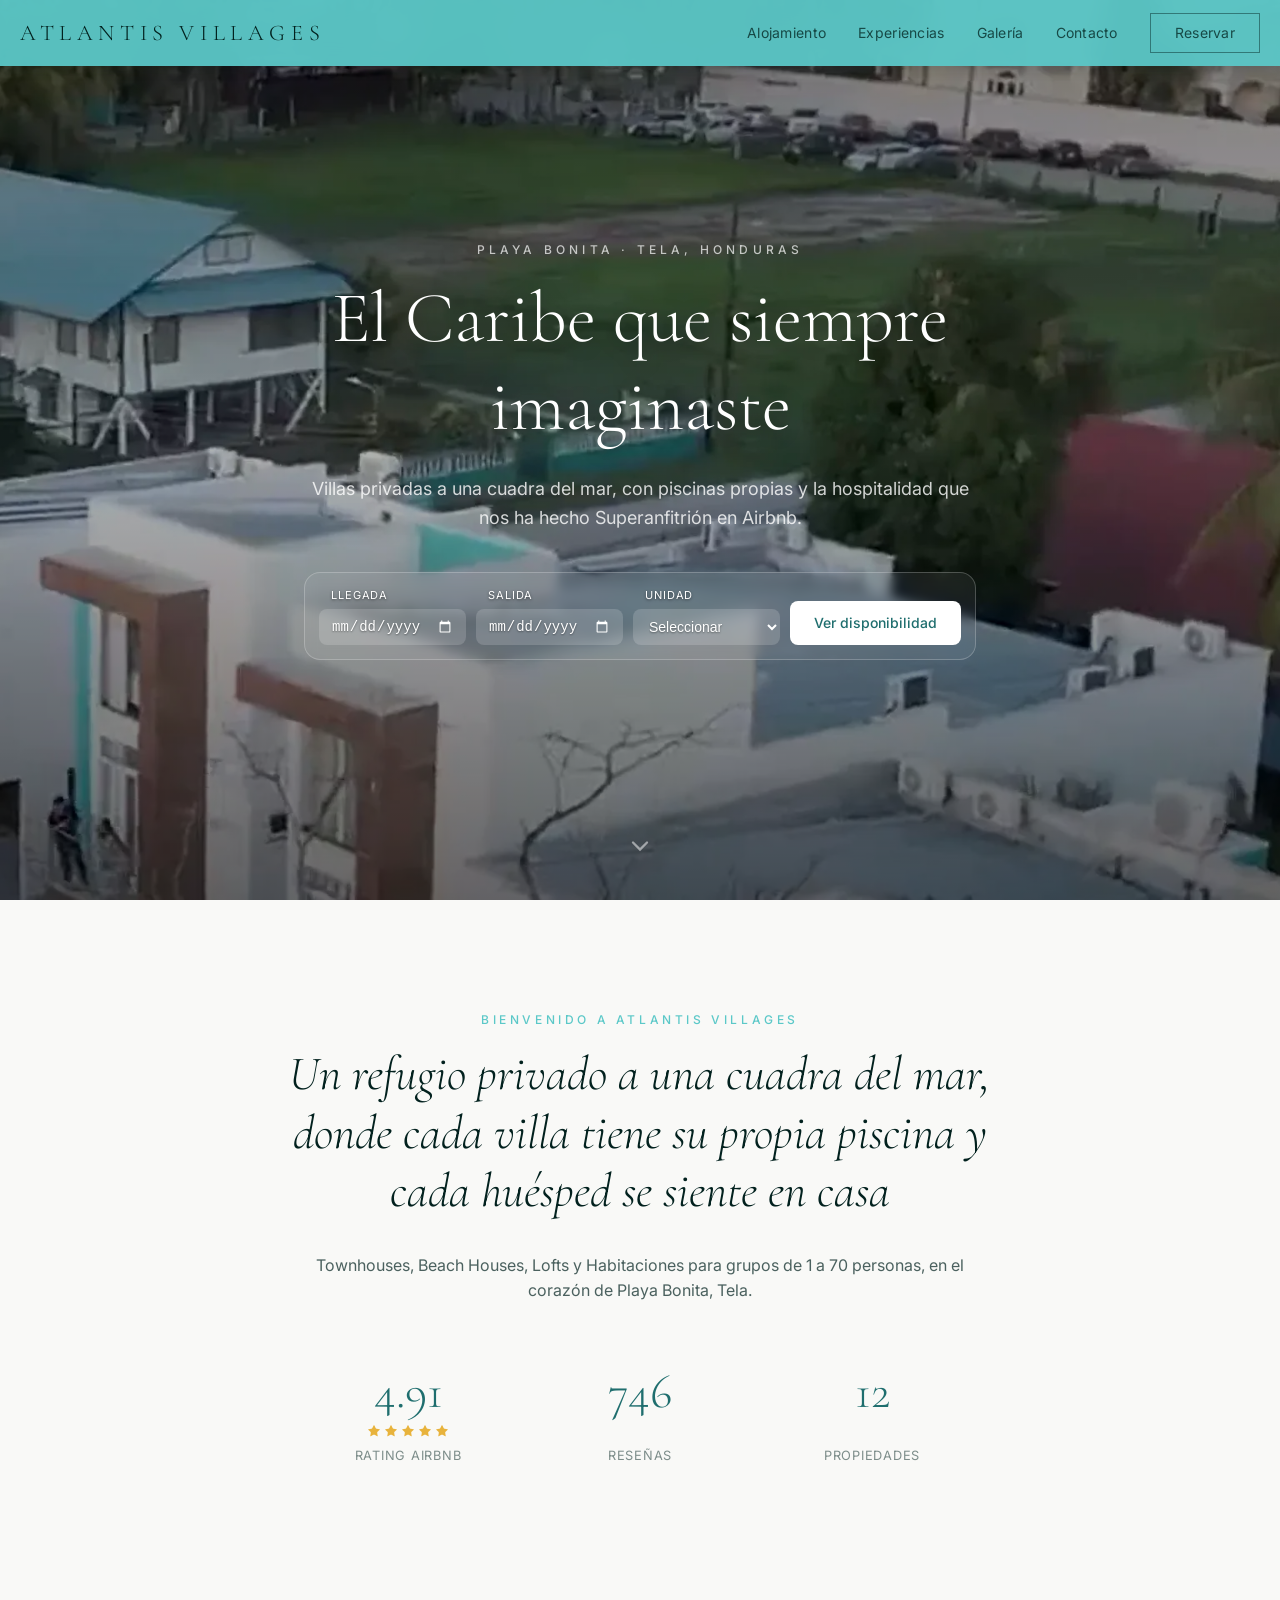
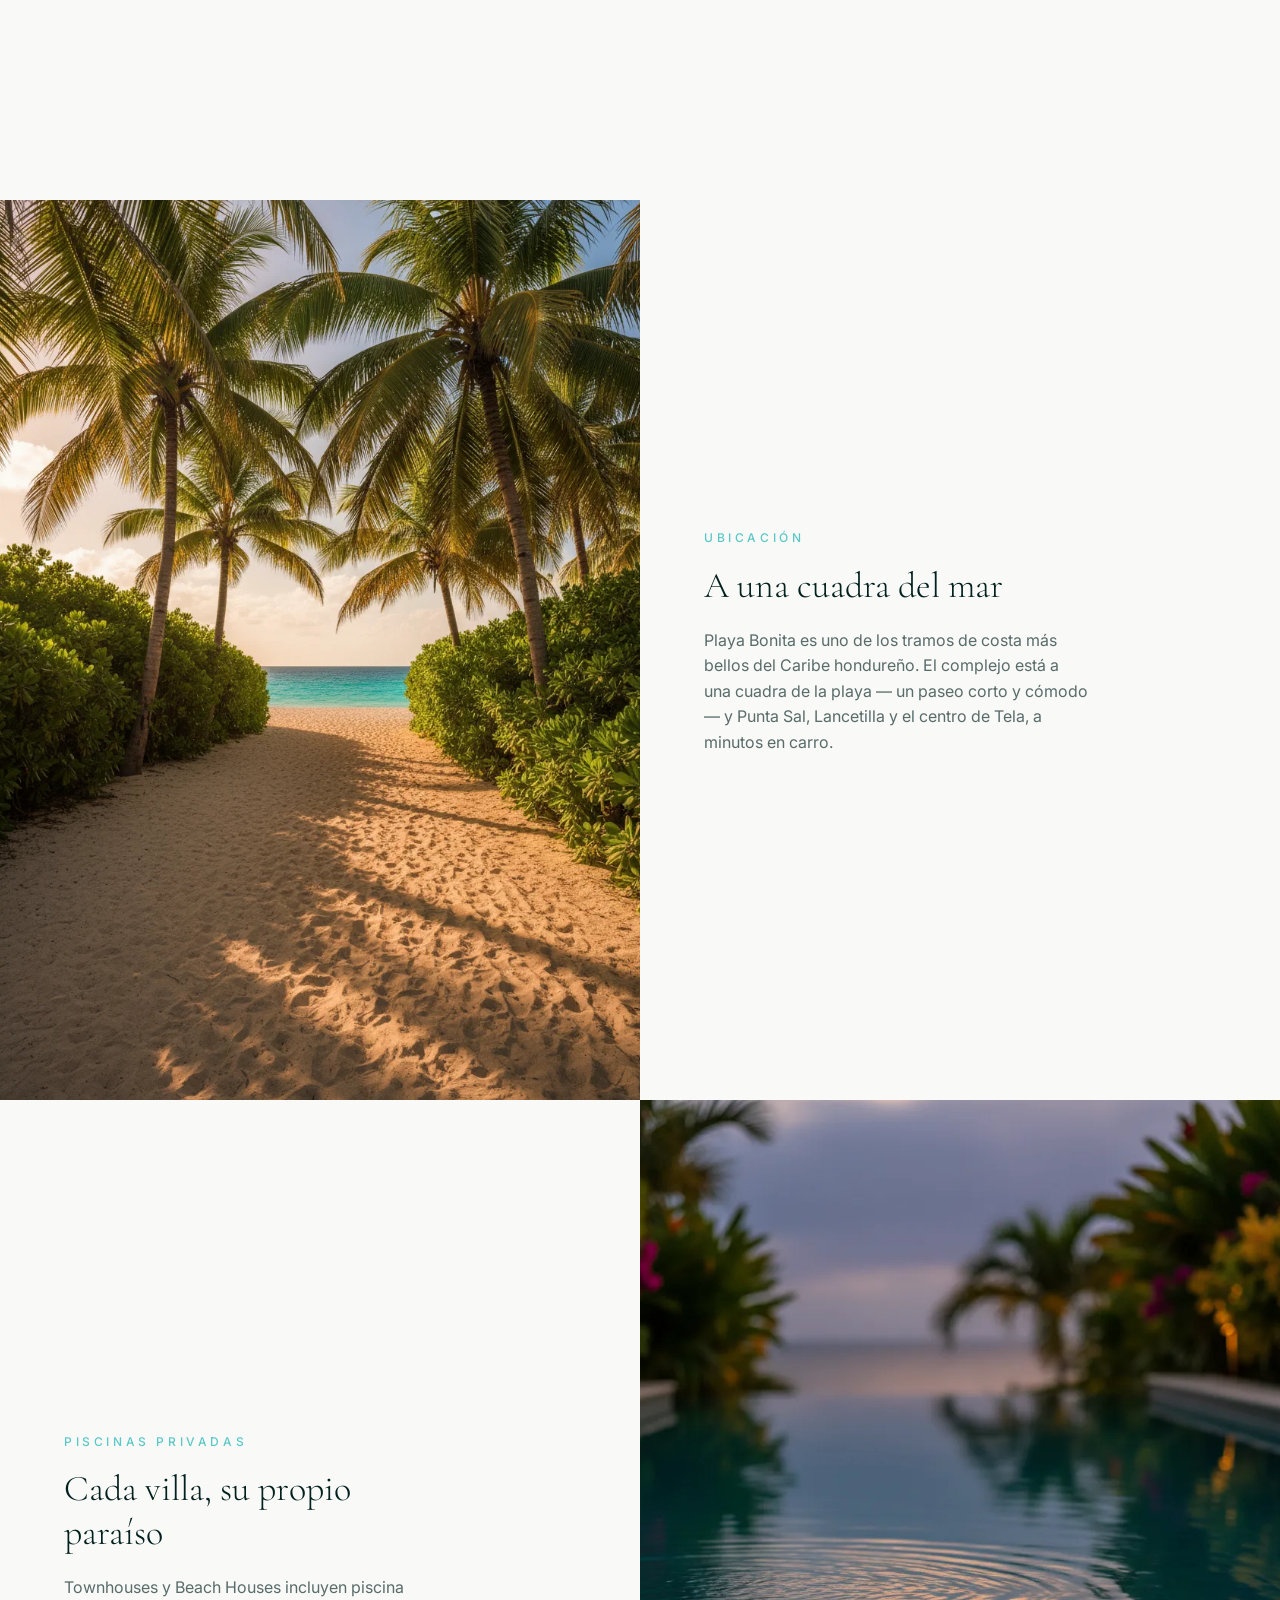
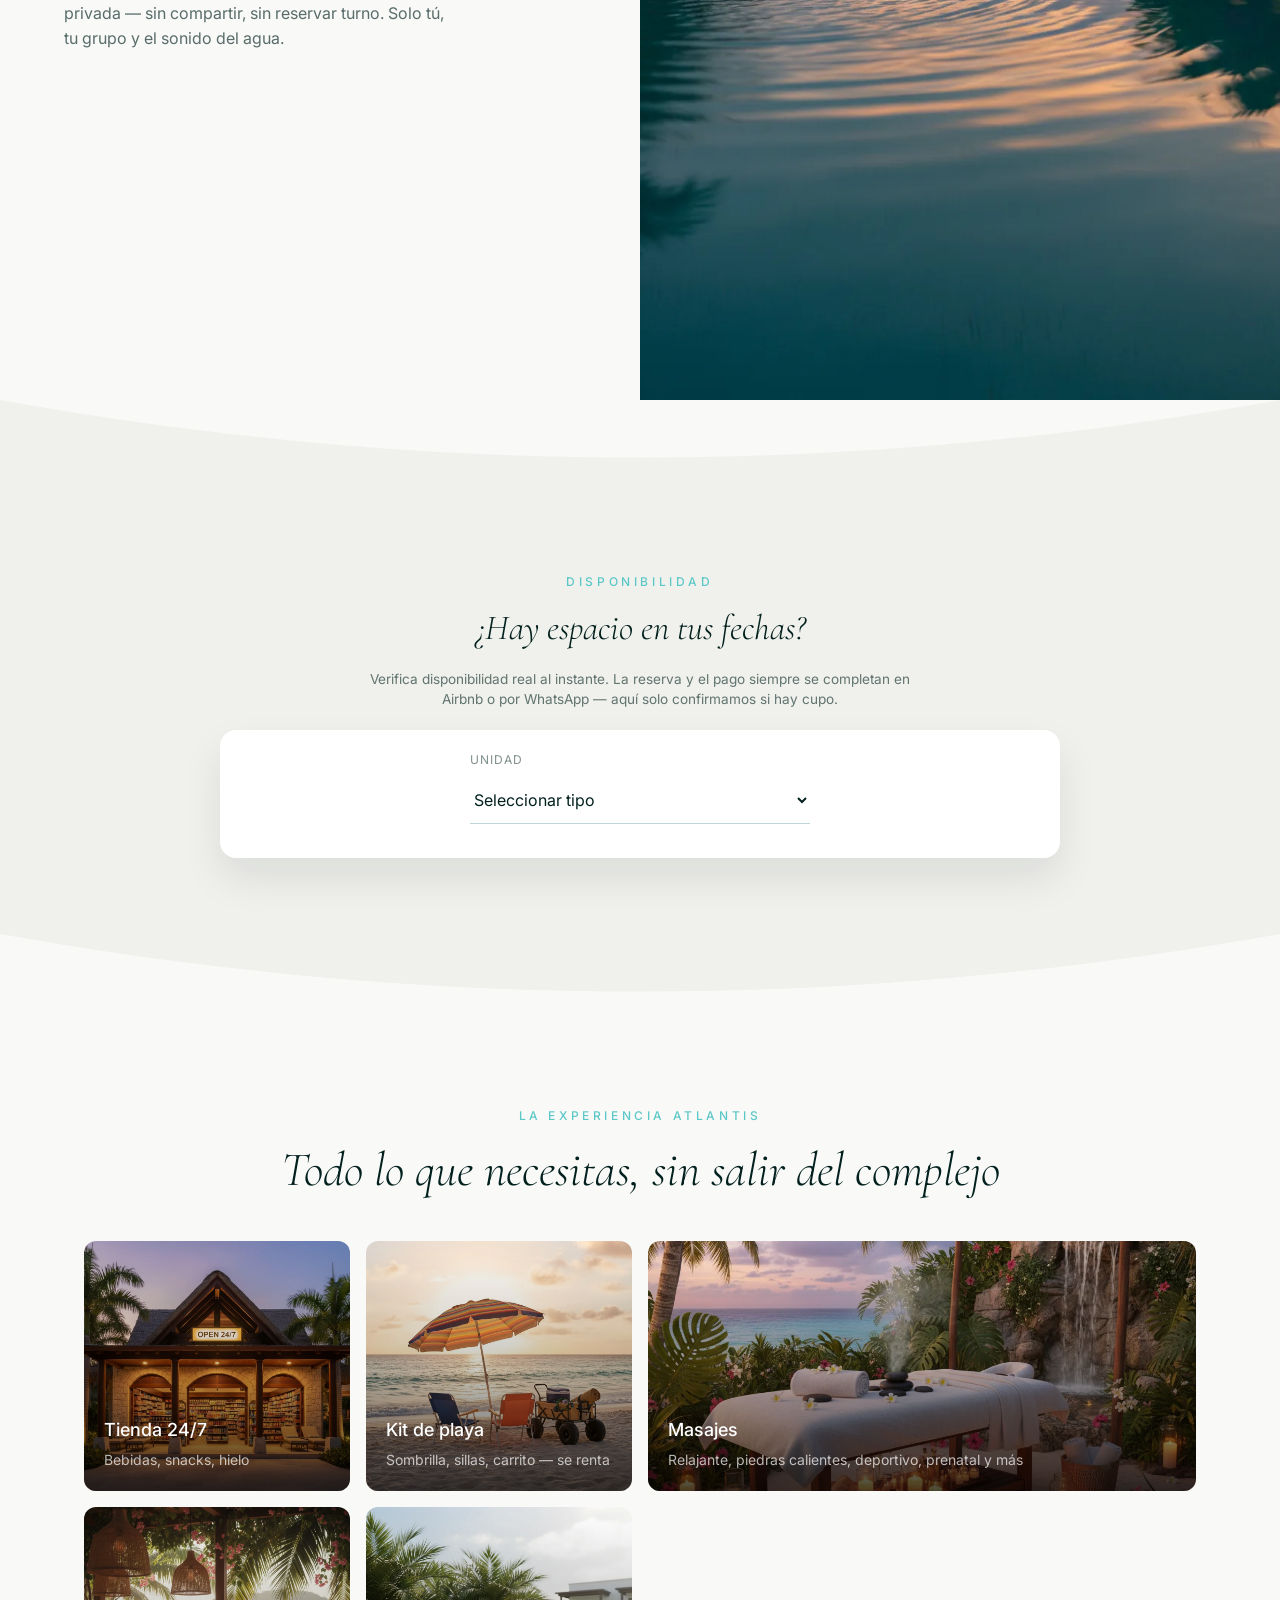
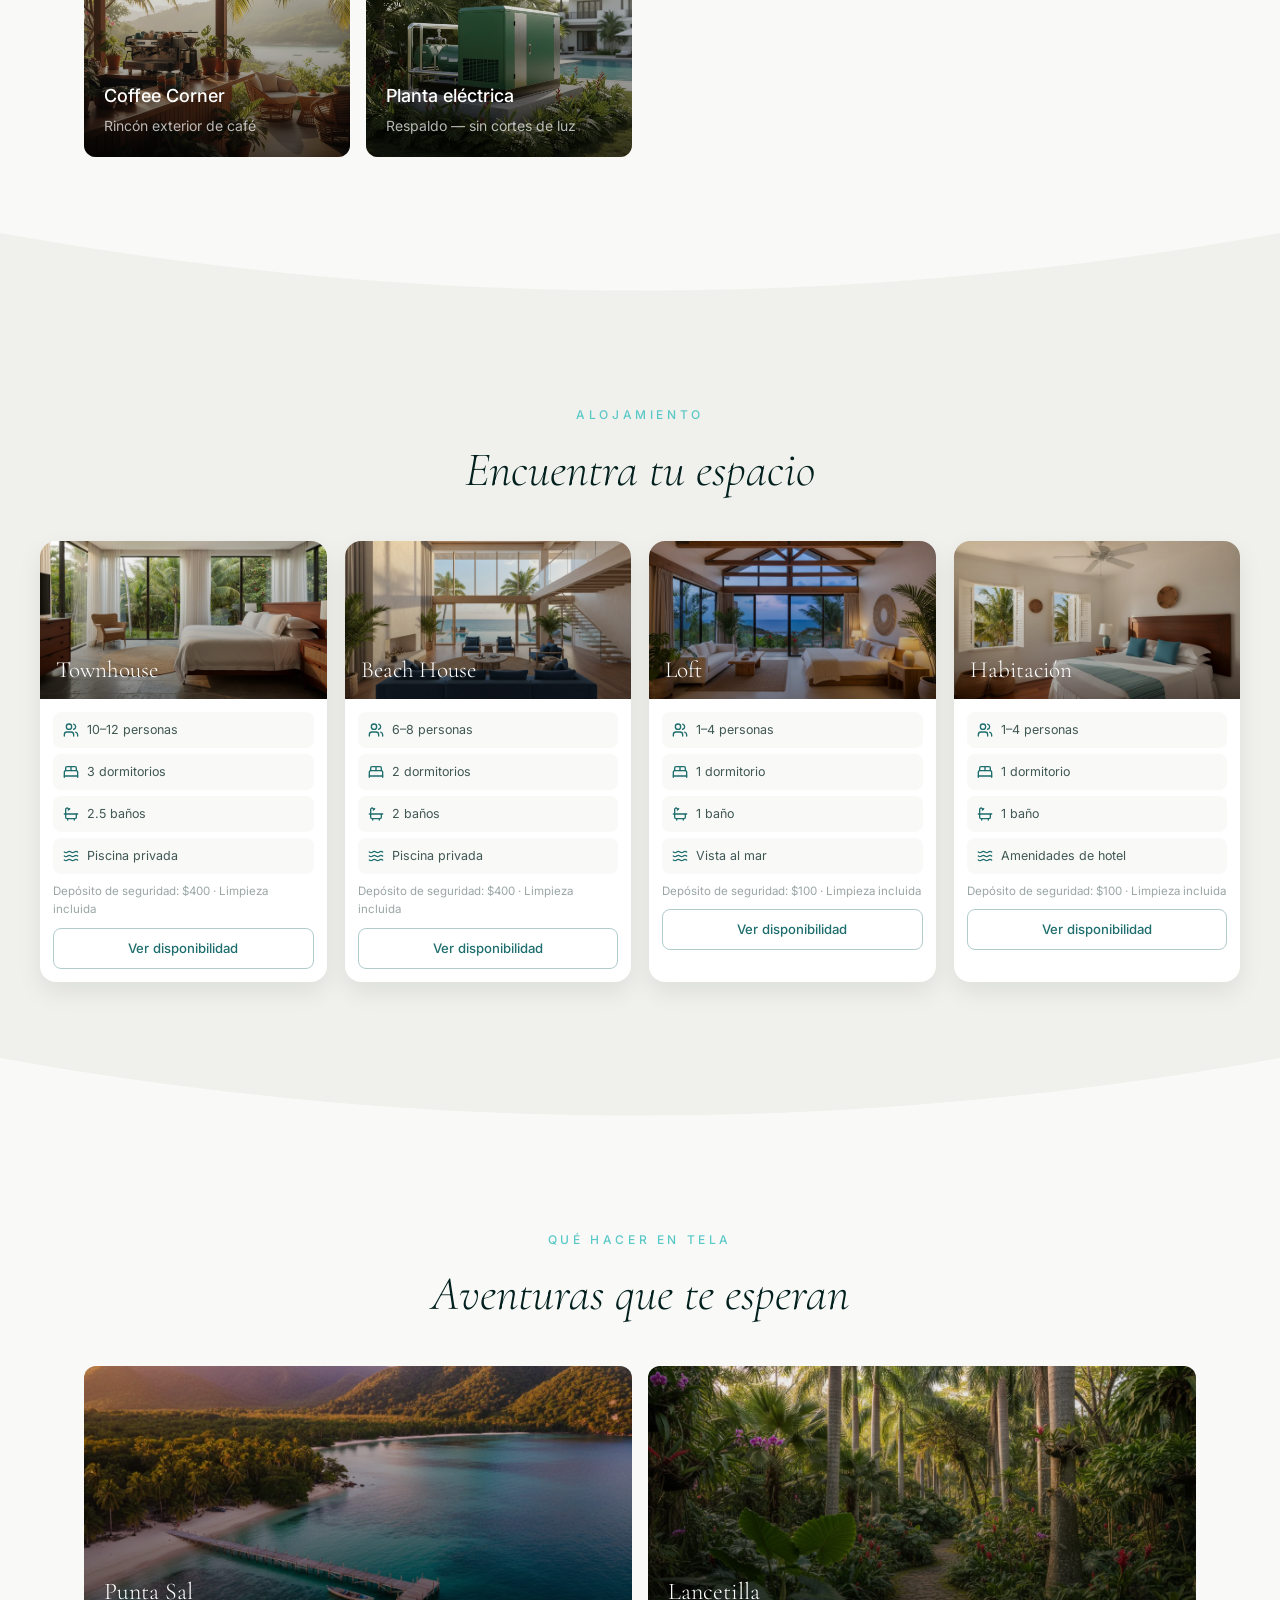
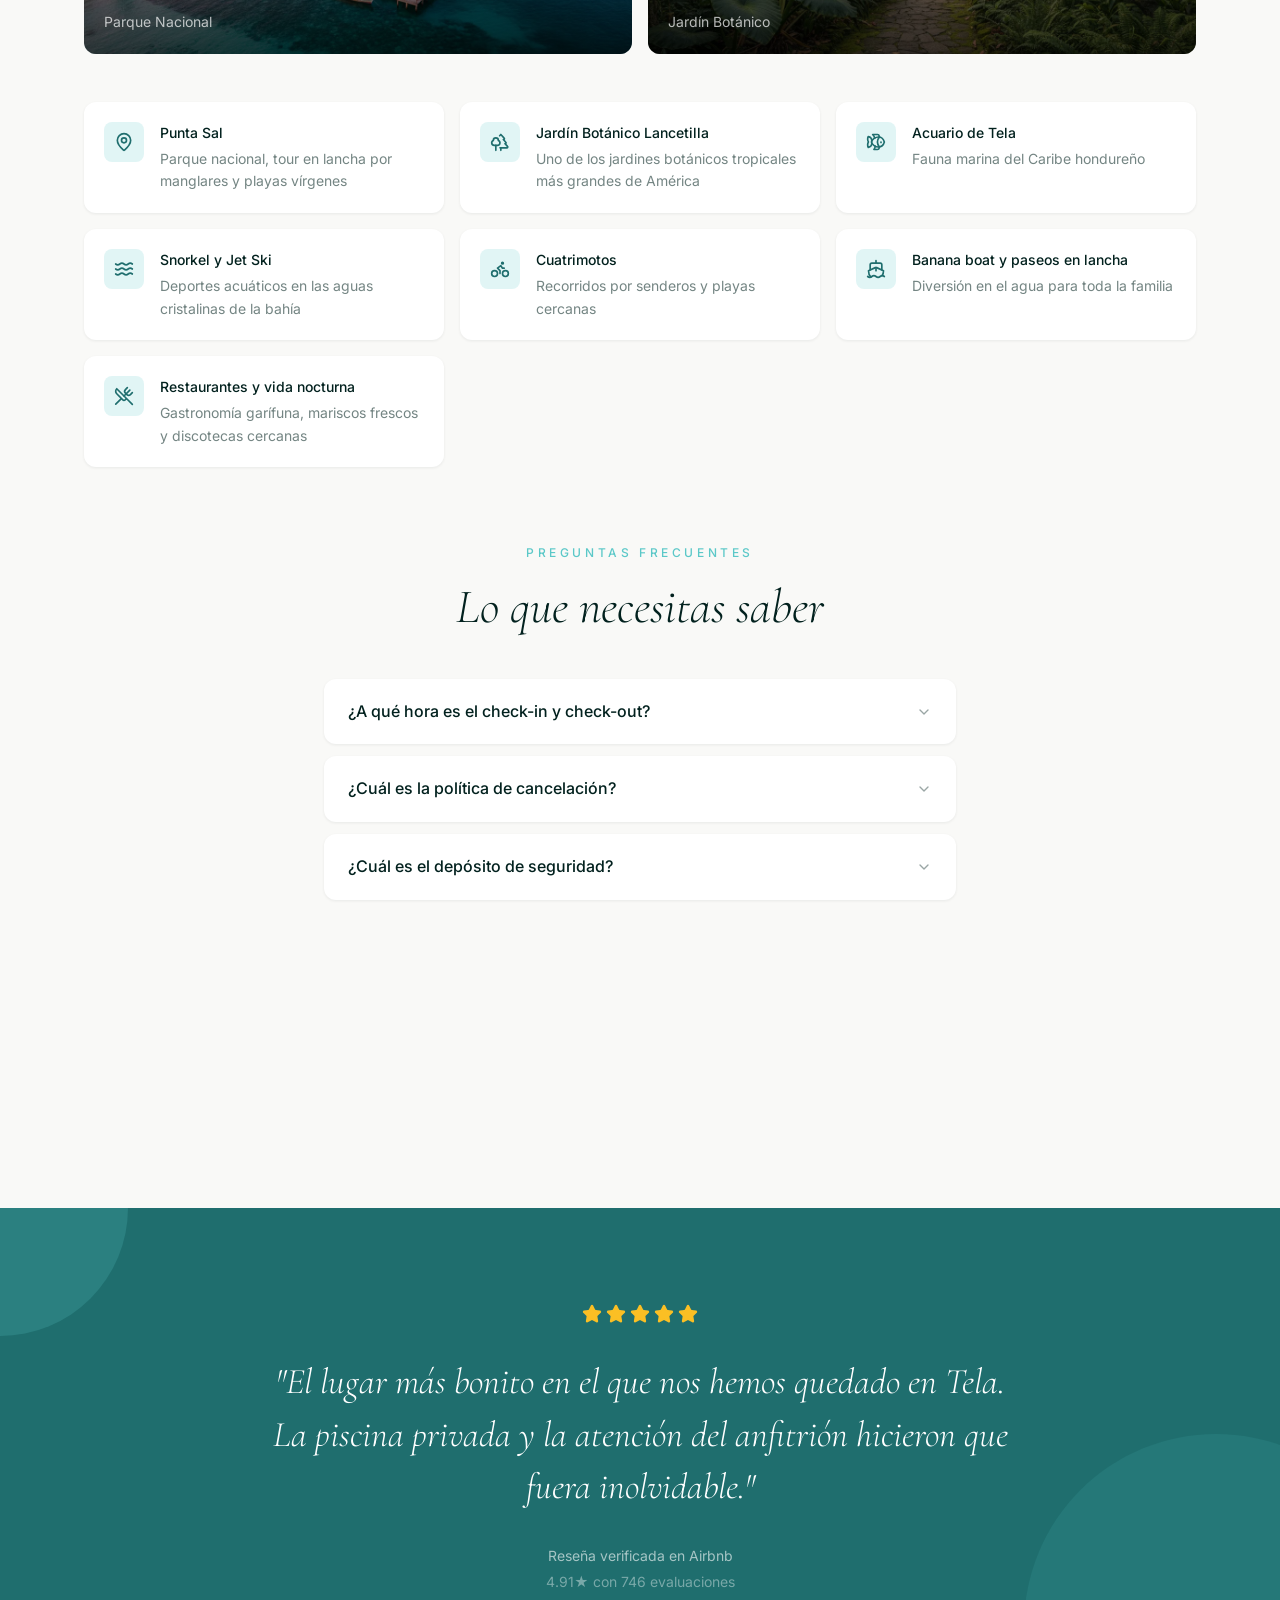
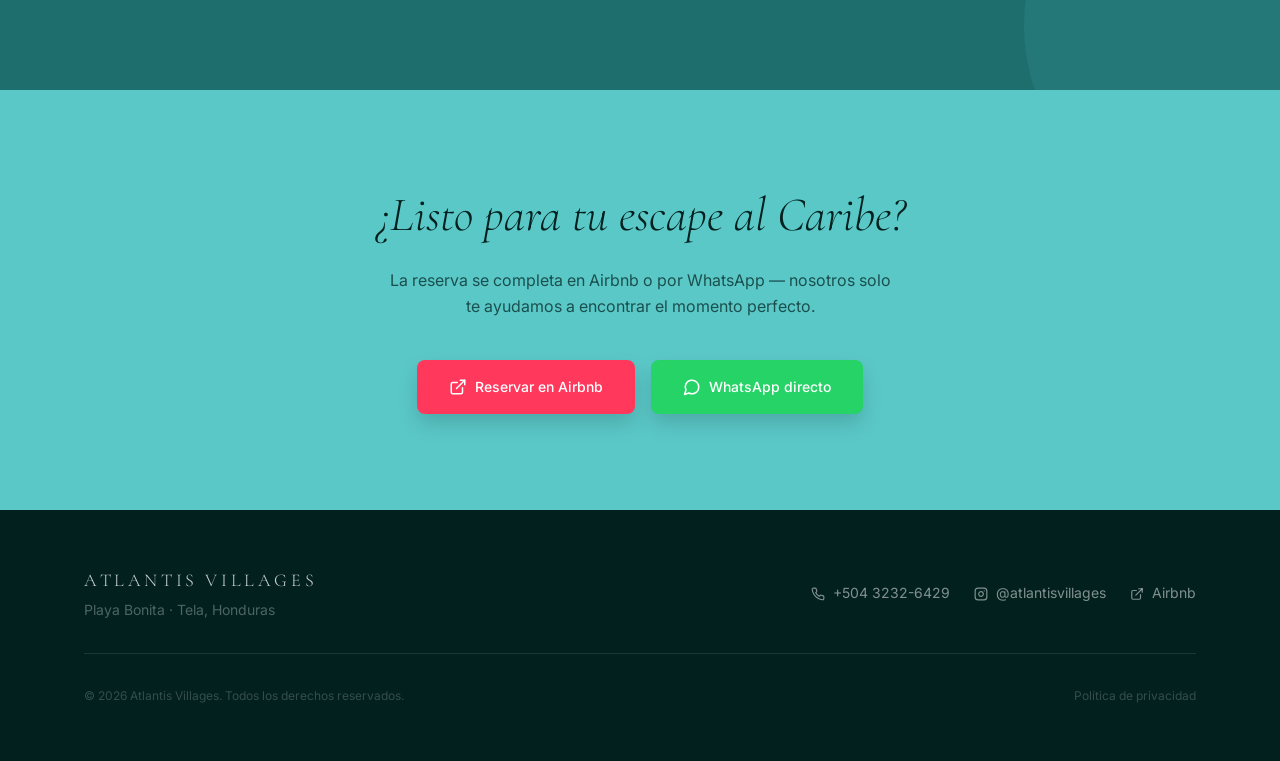
==== index.html @ fd315577 "index.html lee medios.js: el sitio ya usa lo que se publica del panel Codex confirmo los 18 slots y " ====
<!doctype html>
<html lang="es">
<head>
<meta charset="utf-8">
<meta name="viewport" content="width=device-width, initial-scale=1">
<title>Atlantis Villages Portal</title>
<meta name="description" content="Villas privadas a una cuadra del mar en Playa Bonita, Tela, Honduras. Townhouses, Beach Houses, Lofts y Habitaciones para grupos de 1 a 70 personas.">
<link rel="icon" href="fotos/logo.png">
<meta property="og:title" content="Atlantis Villages Portal">
<meta property="og:description" content="Villas privadas a una cuadra del mar en Playa Bonita, Tela, Honduras.">
<meta property="og:image" content="fotos/logo.png">
<meta property="og:type" content="website">
<link rel="preconnect" href="https://fonts.googleapis.com">
<link rel="preconnect" href="https://fonts.gstatic.com" crossorigin>
<link href="https://fonts.googleapis.com/css2?family=Cormorant+Garamond:ital,wght@0,300;0,400;0,500;0,600;1,300;1,400&family=Inter:wght@300;400;500;600&display=swap" rel="stylesheet">
<style>
:root{
  --turq:#5BC8C8;        /* el turquesa de marca: superficies y acentos */
  --green-deep:#1F6E6E;  /* mismo tono, oscuro: texto y fondos con texto blanco */
  --green-mid:#5BC8C8;
  --ink:#02211E;
  --bone:#F9F9F7;
  --bone-alt:#f0f0ec;
  --airbnb:#FF385C;
  --airbnb-h:#E31C5F;
  --wa:#25D366;
  --wa-h:#1da851;
  --display:"Cormorant Garamond",Garamond,Georgia,serif;
  --body:Inter,-apple-system,"Segoe UI",Roboto,Helvetica,Arial,sans-serif;
  --nav-h:66px;
}
*{box-sizing:border-box}
html{scroll-behavior:smooth}
body{margin:0;background:var(--bone);color:var(--ink);font-family:var(--body);font-size:16px;line-height:1.6;-webkit-font-smoothing:antialiased}
img,video{display:block;max-width:100%}
a{color:inherit}
button{font:inherit}
section[id],footer[id]{scroll-margin-top:var(--nav-h)}

.wrap{margin:0 auto;padding:0 20px}
.w-2xl{max-width:672px}.w-3xl{max-width:768px}.w-6xl{max-width:1152px}.w-7xl{max-width:1280px}

.display{font-family:var(--display);font-weight:300;line-height:1.22;margin:0}
.italic{font-style:italic}
.eyebrow{font-size:.75rem;letter-spacing:.3em;text-transform:uppercase;font-weight:500;color:var(--green-mid);margin:0 0 1rem}
.h2{font-size:clamp(1.9rem,4.4vw,3rem)}
.h3{font-size:clamp(1.5rem,3vw,2.25rem)}
.center{text-align:center}
.sec{padding:76px 20px}
.sec-bone{background:var(--bone)}
.sec-alt{background:var(--bone-alt)}
.head{text-align:center;margin-bottom:42px}

/* ---------- nav ---------- */
nav{position:fixed;top:0;left:0;right:0;z-index:50;background:rgba(91,200,200,.95);backdrop-filter:blur(12px);box-shadow:0 4px 12px rgba(2,33,30,.12)}
.nav-in{display:flex;align-items:center;justify-content:space-between;height:var(--nav-h);max-width:1280px;margin:0 auto;padding:0 20px}
.brand{font-family:var(--display);font-weight:300;color:var(--ink);font-size:1.4rem;letter-spacing:.25em;text-decoration:none;white-space:nowrap}
.nav-links{display:flex;align-items:center;gap:32px}
.nav-links a{color:rgba(2,33,30,.75);text-decoration:none;font-size:.875rem;letter-spacing:.02em;transition:color .3s}
.nav-links a:hover{color:var(--ink)}
.nav-cta{border:1px solid rgba(2,33,30,.45);color:var(--ink);padding:8px 24px;font-size:.875rem;transition:.3s}
.nav-cta:hover{background:var(--ink);color:var(--turq)}
.burger{display:none;background:none;border:0;color:var(--ink);padding:8px;cursor:pointer}

/* ---------- hero ---------- */
/* 100svh = alto de pantalla con la barra de URL visible. En iOS, 100vh mide
   la pantalla SIN esa barra, así que el contenido centrado queda más abajo de
   lo que se ve. El vh queda de respaldo para navegadores viejos. */
.hero{position:relative;height:100vh;height:100svh;min-height:700px;display:flex;align-items:center;justify-content:center;overflow:hidden}
.hero video,.hero .poster{position:absolute;inset:0;width:100%;height:100%;object-fit:cover}
.hero .scrim{position:absolute;inset:0;background:linear-gradient(to bottom,rgba(0,0,0,.5),rgba(0,0,0,.3) 50%,rgba(0,0,0,.6))}
.hero-in{position:relative;z-index:10;text-align:center;padding:0 20px;max-width:896px;margin:0 auto}
.hero .eyebrow{color:rgba(255,255,255,.7);letter-spacing:.35em}
.hero h1{color:#fff;font-size:clamp(2.25rem,6vw,4.5rem);text-shadow:0 2px 20px rgba(0,0,0,.3)}
.hero p.lead{color:rgba(255,255,255,.8);font-size:clamp(1rem,2vw,1.125rem);max-width:42rem;margin:24px auto 0}
.scroll-hint{position:absolute;bottom:32px;left:50%;transform:translateX(-50%);color:rgba(255,255,255,.5);animation:bounce 1.6s infinite}
@keyframes bounce{0%,100%{transform:translate(-50%,0)}50%{transform:translate(-50%,-9px)}}

/* ---------- forms ---------- */
/* La tarjeta deja ver el video a propósito. El desenfoque es lo que de verdad
   lo tapaba — no el fondo blanco — así que bajó de 20px a 6px: se reconoce lo
   que pasa detrás en vez de quedar una mancha de color.
   Medido con ffmpeg, el video llega a 220 de brillo justo en esta zona. Con el
   fondo al 6% el texto blanco al 60% no se leía, así que las etiquetas van
   ahora a opacidad plena y con sombra: la sombra es lo que las sostiene cuando
   pasa un cuadro claro. */
.searchbar{margin-top:40px;background:rgba(255,255,255,.06);backdrop-filter:blur(6px);border:1px solid rgba(255,255,255,.22);border-radius:16px;padding:14px;display:flex;flex-wrap:wrap;gap:10px;max-width:42rem;margin-inline:auto}
.searchbar .f{flex:1 1 130px;min-width:0;text-align:left}
.searchbar label{display:block;color:#fff;font-size:11px;letter-spacing:.08em;text-transform:uppercase;margin:0 0 4px 12px;text-shadow:0 1px 3px rgba(0,0,0,.55)}
/* Los campos sí suben de opacidad: con la tarjeta más transparente, si no se
   distinguen del fondo dejan de leerse como campos donde se escribe. */
.searchbar input,.searchbar select{width:100%;background:rgba(255,255,255,.16);border:0;color:#fff;padding:9px 12px;border-radius:8px;font-size:.875rem;color-scheme:dark;text-shadow:0 1px 2px rgba(0,0,0,.4)}
.searchbar input:focus,.searchbar select:focus{outline:0;box-shadow:0 0 0 1px rgba(255,255,255,.3)}
.searchbar option{color:#1f2937}
.searchbar button{background:#fff;color:var(--green-deep);border:0;padding:11px 24px;border-radius:8px;font-size:.875rem;font-weight:500;cursor:pointer;align-self:flex-end;white-space:nowrap;flex:0 0 auto}

.card-form{margin-top:0;background:#fff;border-radius:16px;box-shadow:0 20px 40px rgba(2,33,30,.09);padding:20px}
.card-form .row{display:grid;grid-template-columns:repeat(3,1fr);gap:24px}
.card-form label{display:block;color:rgba(2,33,30,.5);font-size:.75rem;letter-spacing:.08em;text-transform:uppercase;margin-bottom:8px;text-align:left}
.card-form input,.card-form select{width:100%;border:0;border-bottom:1px solid rgba(31,110,110,.28);background:transparent;padding:12px 0;color:var(--ink);font-family:var(--body);font-size:1rem}
.card-form input:focus,.card-form select:focus{outline:0;border-bottom-color:var(--green-deep)}
.card-form button[type=submit]{margin:32px auto 0;display:flex;align-items:center;gap:8px;background:var(--green-deep);color:#fff;border:0;padding:16px 40px;border-radius:8px;font-size:.875rem;font-weight:500;cursor:pointer;transition:background .3s}
.card-form button[type=submit]:hover{background:var(--turq);color:var(--ink)}

/* ---------- stats ---------- */
.stats{max-width:672px;margin:64px auto 0;display:grid;grid-template-columns:repeat(3,1fr);gap:24px;text-align:center}
.stats b{display:block;font-family:var(--display);font-weight:300;font-size:clamp(2.25rem,5vw,3rem);color:var(--green-deep);line-height:1}
.stats span{display:block;margin-top:8px;font-size:.8rem;letter-spacing:.06em;text-transform:uppercase;color:rgba(2,33,30,.5)}
/* Va como .stats .mini-stars y no solo .mini-stars: la regla ".stats span"
   de arriba tiene más especificidad y le imponía el gris de las etiquetas.
   Altura fija y presente en las tres columnas aunque esté vacía, para que
   las tres etiquetas queden a la misma altura. */
.stats .mini-stars{display:flex;justify-content:center;gap:3px;height:14px;margin-top:8px;color:#e8b33c}
.stats .mini-stars svg{width:14px;height:14px;stroke-width:0}   /* relleno sólido: con borde se ven sucias a este tamaño */

/* ---------- láminas apiladas ----------
   Cada .slide se pega arriba y la siguiente le pasa por encima. La página
   scrollea, pero visualmente el contenido se reemplaza en el mismo lugar.
   Solo en pantallas grandes: en un teléfono el contenido no entra en 100vh
   y quedaría cortado, así que ahí vuelve al flujo normal. */
.slide{background:var(--bone)}

@media (min-width:901px) and (min-height:620px){
  .slide{position:sticky;top:0;height:100vh;overflow:hidden;display:flex;align-items:center}
  .slide > .lamina{width:100%}
  .slide > .lamina.split{height:100%;min-height:0}
  /* La primera lámina alinea arriba, no al centro: centrada quedaba muy
     caída, y subirla con scroll dejaba asomar la lámina siguiente por abajo.
     Así el slide llena la pantalla y el texto igual queda alto.
     Las 2 y 3 son foto a sangre y sí van centradas. */
  .stack > .slide:first-child{
    padding-top:calc(var(--nav-h) + 44px);
    box-sizing:border-box;
    align-items:flex-start;
  }
}

/* La lámina entra con un zoom corto en vez de deslizarse */
@media (prefers-reduced-motion: no-preference){
  /* Escala hacia ADENTRO (menor a 1). Con scale(1.07) la lámina medía 7% más
     que la ventana y provocaba barra horizontal hasta terminar de aparecer.
     Creciendo hasta su tamaño real se lee igual como zoom y nunca desborda. */
  .js .rev.zoom{transform:scale(.955);opacity:0}
  .js .rev.zoom.visible{transform:none;opacity:1}
}

/* ---------- split rows (galeria) ---------- */
.split{display:flex;align-items:stretch;min-height:480px;overflow:hidden}
.split.invertido{flex-direction:row-reverse}   /* no usar "rev": choca con la clase de animación */
.split .media{width:50%;overflow:hidden}
.split .media img{width:100%;height:100%;object-fit:cover}
.split .copy{width:50%;display:flex;align-items:center;background:var(--bone)}
.split .copy>div{padding:56px 64px;max-width:32rem}
.split p.txt{color:rgba(2,33,30,.65);margin-top:20px}

/* ---------- wave ---------- */
.wave{position:relative;height:96px;overflow:hidden}
.wave svg{position:absolute;top:0;left:0;width:100%;height:100%}

/* ---------- bento (experiencias) ---------- */
.bento{display:grid;grid-template-columns:repeat(4,1fr);gap:16px}
.tile{position:relative;overflow:hidden;border-radius:12px;min-height:250px}
.tile.wide{grid-column:span 2}
.tile img{position:absolute;inset:0;width:100%;height:100%;object-fit:cover;transition:transform .7s}
.tile:hover img{transform:scale(1.1)}
.tile .grad{position:absolute;inset:0;background:linear-gradient(to top,rgba(0,0,0,.7),rgba(0,0,0,.2) 50%,transparent)}
.tile .cap{position:absolute;left:0;right:0;bottom:0;padding:20px;z-index:2}
.tile .cap h3{margin:0;color:#fff;font-size:1.125rem;font-weight:500}
.tile .cap p{margin:4px 0 0;color:rgba(255,255,255,.7);font-size:.875rem}

/* ---------- villas ---------- */
.villas{display:grid;grid-template-columns:repeat(2,1fr);gap:24px}

.villa{background:#fff;border-radius:16px;overflow:hidden;box-shadow:0 10px 25px rgba(2,33,30,.08)}
.villa .ph{position:relative;height:208px;overflow:hidden}
.villa .ph img{width:100%;height:100%;object-fit:cover;transition:transform .7s}
.villa:hover .ph img{transform:scale(1.05)}
.villa .ph .grad{position:absolute;inset:0;background:linear-gradient(to top,rgba(0,0,0,.4),transparent)}
.villa .ph h3{position:absolute;left:20px;bottom:16px;margin:0;color:#fff;font-family:var(--display);font-weight:300;font-size:1.875rem}
.villa .bd{padding:18px}
.features{display:grid;grid-template-columns:1fr 1fr;gap:9px}
.features div{
  background:var(--bone);border-radius:8px;padding:10px 12px;
  display:flex;align-items:center;gap:8px;
  font-size:.8rem;color:rgba(2,33,30,.75);
}
.features svg{width:16px;height:16px;flex:none;color:var(--green-deep)}
.villa .dep{margin:10px 0 0;font-size:.72rem;color:rgba(2,33,30,.4)}
.btn-ver{
  width:100%;margin-top:11px;padding:10px;border-radius:8px;cursor:pointer;
  border:1px solid rgba(31,110,110,.35);background:transparent;
  color:var(--green-deep);font-family:var(--body);font-size:.875rem;font-weight:500;
  transition:background .25s, color .25s, border-color .25s;
}
.btn-ver:hover{background:var(--green-deep);border-color:var(--green-deep);color:#fff}

/* En pantalla ancha, las 4 en una sola fila: así la sección entera entra de
   una y no queda una segunda fila asomando por abajo. La foto se achica y
   las características pasan a una columna, que a este ancho se lee mejor
   que dos apretadas.

   Va DESPUÉS de las reglas base a propósito: con la misma especificidad gana
   la última del archivo, y puesto antes no hacía absolutamente nada. */
@media (min-width:1100px){
  #alojamiento .wrap{max-width:1320px}
  .villas{grid-template-columns:repeat(4,1fr);gap:18px}
  .villa .ph{height:158px}
  .villa .ph h3{font-size:1.45rem;left:16px;bottom:10px}
  .villa .bd{padding:13px}
  .features{grid-template-columns:1fr;gap:6px}
  .features div{padding:8px 10px;font-size:.78rem}
  .villa .dep{margin-top:8px}
  .btn-ver{margin-top:9px;padding:9px;font-size:.82rem}
}

/* ---------- actividades ---------- */
.acts-hero{display:grid;grid-template-columns:repeat(2,1fr);gap:16px;margin-bottom:48px}
.act-big{position:relative;height:288px;border-radius:12px;overflow:hidden}
.act-big img{width:100%;height:100%;object-fit:cover;transition:transform .7s}
.act-big:hover img{transform:scale(1.05)}
.act-big .grad{position:absolute;inset:0;background:linear-gradient(to top,rgba(0,0,0,.6),transparent)}
.act-big .cap{position:absolute;left:20px;bottom:20px}
.act-big .cap h3{margin:0;font-family:var(--display);font-weight:300;font-size:1.5rem;color:#fff}
.act-big .cap p{margin:0;font-size:.875rem;color:rgba(255,255,255,.7)}
.acts{display:grid;grid-template-columns:repeat(3,1fr);gap:16px}
.act{background:#fff;border-radius:12px;padding:20px;display:flex;gap:16px;align-items:flex-start;box-shadow:0 1px 3px rgba(2,33,30,.07);transition:box-shadow .3s}
.act:hover{box-shadow:0 8px 20px rgba(2,33,30,.1)}
.act .ic{flex:none;padding:10px;border-radius:8px;background:rgba(91,200,200,.18);color:var(--green-deep);display:flex}
.act h4{margin:0;font-size:.875rem;font-weight:500}
.act p{margin:4px 0 0;font-size:.875rem;color:rgba(2,33,30,.55)}

/* ---------- faq ---------- */
.faq{display:flex;flex-direction:column;gap:12px}
.faq details{background:#fff;border-radius:12px;box-shadow:0 1px 3px rgba(2,33,30,.07);padding:0 24px}
.faq summary{display:flex;align-items:center;justify-content:space-between;gap:16px;padding:20px 0;cursor:pointer;font-weight:500;font-size:1rem;list-style:none}
.faq summary::-webkit-details-marker{display:none}
.faq summary svg{flex:none;transition:transform .2s;color:rgba(2,33,30,.4)}
.faq details[open] summary svg{transform:rotate(180deg)}
.faq .ans{padding:0 0 20px;color:rgba(2,33,30,.65);font-size:.95rem}

/* ---------- testimonial ---------- */
.quote{background:var(--green-deep);padding:96px 20px;position:relative;overflow:hidden}
.quote .blob{position:absolute;border-radius:50%;background:rgba(91,200,200,.2)}
.quote .b1{width:256px;height:256px;top:-128px;left:-128px}
.quote .b2{width:384px;height:384px;bottom:-128px;right:-128px;background:rgba(91,200,200,.1)}
.quote .in{position:relative;z-index:10;max-width:768px;margin:0 auto;text-align:center}
.stars{display:flex;justify-content:center;gap:4px;margin-bottom:32px;color:#fbbf24}
.quote blockquote{margin:0;font-family:var(--display);font-weight:300;font-style:italic;color:#fff;font-size:clamp(1.5rem,3.6vw,2.25rem);line-height:1.45}
.quote .who{margin-top:32px}
.quote .who p{margin:0;font-size:.875rem;color:rgba(255,255,255,.6)}
.quote .who p+p{margin-top:4px;color:rgba(255,255,255,.4)}

/* ---------- cta ---------- */
.cta{padding:96px 20px;position:relative;overflow:hidden;background:var(--turq)}
.cta .in{position:relative;z-index:10;max-width:672px;margin:0 auto;text-align:center}
.cta h2{color:var(--ink)}
.cta p{color:rgba(2,33,30,.72);margin:24px auto 0;max-width:32rem}
.btns{display:flex;gap:16px;justify-content:center;margin-top:40px;flex-wrap:wrap}
.btn{display:inline-flex;align-items:center;justify-content:center;gap:8px;padding:16px 32px;border-radius:8px;color:#fff;text-decoration:none;font-size:.875rem;font-weight:500;box-shadow:0 10px 20px rgba(0,0,0,.15);transition:background .3s}
.btn.ab{background:var(--airbnb)}.btn.ab:hover{background:var(--airbnb-h)}
.btn.wa{background:var(--wa)}.btn.wa:hover{background:var(--wa-h)}

/* ---------- footer ---------- */
footer{background:var(--ink);padding:56px 20px}
.foot-top{display:flex;justify-content:space-between;align-items:center;gap:32px;flex-wrap:wrap}
.foot-top .brand{color:rgba(255,255,255,.8);font-size:1.125rem;letter-spacing:.2em}
.foot-top .loc{margin:4px 0 0;color:rgba(255,255,255,.3);font-size:.875rem}
.foot-links{display:flex;align-items:center;gap:24px;flex-wrap:wrap}
.foot-links a{display:flex;align-items:center;gap:8px;color:rgba(255,255,255,.5);text-decoration:none;font-size:.875rem;transition:color .3s}
.foot-links a:hover{color:#fff}
.foot-bot{border-top:1px solid rgba(255,255,255,.1);margin-top:32px;padding-top:32px;display:flex;justify-content:space-between;align-items:center;gap:16px;flex-wrap:wrap}
.foot-bot *{color:rgba(255,255,255,.2);font-size:.75rem;text-decoration:none;margin:0}

/* ---------- animaciones al scroll ----------
   Todo va detrás de .js: si el JavaScript no carga, el contenido se ve
   normal en vez de quedar invisible para siempre. Y detrás de
   prefers-reduced-motion, que es una preferencia real del sistema para
   quien se marea con el movimiento. */
@media (prefers-reduced-motion: no-preference) {
  .js .rev{
    opacity:0;
    transform:translateY(30px) scale(.98);
    transition:opacity .9s cubic-bezier(.22,1,.36,1), transform .9s cubic-bezier(.22,1,.36,1);
    will-change:opacity, transform;
  }
  .js .rev.visible{opacity:1;transform:none;will-change:auto}
  .js .rev.d1{transition-delay:.09s}
  .js .rev.d2{transition-delay:.18s}

  /* El hero se aleja al scrollear: el video crece un poco y el texto se va
     hacia arriba difuminándose. Con animation-timeline lo maneja el
     compositor, sin JS y sin listeners de scroll. */
  @supports (animation-timeline: view()) {
    .hero video{
      animation:heroZoom linear both;
      animation-timeline:view();
      animation-range:exit 0% exit 100%;
    }
    @keyframes heroZoom{ to{ transform:scale(1.18) } }

    .hero-in{
      animation:heroFade linear both;
      animation-timeline:view();
      animation-range:exit 0% exit 70%;
    }
    @keyframes heroFade{ to{ opacity:0; transform:translateY(-70px) scale(.94) } }

  }
}

/* ---------- calendario ---------- */
/* El ancho se limita también por el ALTO de la ventana: la grilla es de
   celdas cuadradas, así que limitar el ancho limita el alto en proporción.
   Con una medida fija en píxeles el veredicto se salía de pantalla en
   cuanto alguien tuviera zoom o una ventana baja. */
/* Con el selector al costado sobra alto, así que el calendario puede ser
   grande. El tope por vh queda sólo por si la ventana es muy baja. */
.cal{margin-top:14px;max-width:min(396px, 56vh);margin-inline:auto}

/* Al elegir un tipo la tarjeta se abre en dos columnas: selector y respuesta
   a la izquierda, calendario a la derecha. Antes todo iba apilado y el
   mensaje de Airbnb quedaba fuera de pantalla. */
.panel{text-align:left}
.sel{max-width:340px;margin:0 auto}

@media (min-width:1000px){
  /* La sección se ensancha para que quepan las dos columnas; el título se
     mantiene angosto para que siga leyéndose bien. */
  #disponibilidad .wrap{max-width:880px}
  #disponibilidad .head{max-width:768px;margin-inline:auto}

  /* Una sola tarjeta por fuera: fondo, borde y sombra van en el contenedor.
     Las columnas siguen siendo independientes en tamaño, pero sin caja propia
     — con dos sombras se leían como dos objetos sueltos. */
  .card-form.abierto{
    display:grid;
    grid-template-columns:minmax(300px,1fr) minmax(360px,400px);
    gap:24px;
    align-items:start;
    text-align:left;
    padding:22px;
  }
  .card-form.abierto .panel,
  .card-form.abierto .cal{
    background:transparent;
    box-shadow:none;
    border-radius:0;
    padding:0;
  }
  .card-form.abierto .panel{width:100%}
  /* La columna izquierda ronda los 390px; con el padding de siempre los dos
     botones sumaban 400 y se apilaban. */
  .card-form.abierto .veredicto .btn{padding:11px 14px;font-size:.8rem}
  .card-form.abierto .veredicto-btns{gap:10px;flex-wrap:nowrap}
  .card-form.abierto .sel{margin:0;max-width:230px}
  .card-form.abierto .cal{margin:0;max-width:none}
  .card-form.abierto .cal-d{aspect-ratio:1}
}
.cal-top{display:flex;align-items:center;justify-content:space-between;margin-bottom:10px}
.cal-top b{font-family:var(--display);font-weight:400;font-size:1.2rem;text-transform:capitalize}
.cal-nav{background:none;border:1px solid rgba(31,110,110,.3);border-radius:6px;width:30px;height:30px;cursor:pointer;color:var(--green-deep);display:flex;align-items:center;justify-content:center}
.cal-nav:disabled{opacity:.25;cursor:default}
.cal-grid{display:grid;grid-template-columns:repeat(7,1fr);gap:4px}
.cal-dow{font-size:.68rem;letter-spacing:.06em;text-transform:uppercase;color:rgba(2,33,30,.4);text-align:center;padding-bottom:6px}
.cal-d{aspect-ratio:1;display:flex;align-items:center;justify-content:center;border-radius:7px;font-size:.95rem;border:0;background:transparent;color:var(--ink);cursor:pointer;font-family:var(--body)}
.cal-d.empty{visibility:hidden}
.cal-d.off{cursor:default;text-decoration:line-through}
.cal-d.pasado{color:rgba(2,33,30,.22)}
.cal-d.libre:hover{background:rgba(91,200,200,.3)}
.cal-d.rango{background:rgba(91,200,200,.32)}
.cal-d.sel{background:var(--green-deep);color:#fff}
/* Van últimos a propósito: el rojo gana sobre .sel y .rango. */
.cal-d.ocupado{color:#b85c68;background:rgba(229,86,107,.1);text-decoration-color:rgba(184,92,104,.55)}
.cal-d.ocupado.conflicto{color:#fff;background:#c9364b;text-decoration-color:rgba(255,255,255,.75)}
/* Ocupado pero elegible como salida: se le devuelve el cursor y un borde que
   invita, sin dejar de ser rojo — esa noche sigue tomada. */
.cal-d.ocupado.puede-salida{cursor:pointer;box-shadow:inset 0 0 0 2px rgba(31,110,110,.45)}
.cal-d.ocupado.puede-salida:hover{box-shadow:inset 0 0 0 2px var(--green-deep)}
.cal-d.ocupado.salida{color:#fff;background:var(--green-deep);text-decoration-color:rgba(255,255,255,.6)}
.cal-leyenda{display:flex;gap:16px;justify-content:center;margin-top:12px;font-size:.68rem;color:rgba(2,33,30,.5);flex-wrap:wrap}
.cal-leyenda i{display:inline-block;width:9px;height:9px;border-radius:3px;margin-right:5px;vertical-align:-1px}
.cal-stamp{margin-top:7px;font-size:.66rem;color:rgba(2,33,30,.35);text-align:center}
.veredicto{margin-top:16px;padding:14px 16px;border-radius:10px;font-size:.92rem;text-align:left}

/* La sección de reservar tiene que entrar ENTERA — título, calendario y
   veredicto — sin scrollear. Se va recortando por escalones de altura. */
@media (max-height:1000px){
  #disponibilidad .head{margin-bottom:20px}
  #disponibilidad .head h2{font-size:clamp(1.5rem,3.2vw,2.2rem)}
  #disponibilidad .head > p:last-child{margin-top:10px;font-size:.85rem;line-height:1.45}
}
@media (max-height:600px){
  /* Último recorte: el eyebrow es decorativo, el título ya dice de qué va. */
  #disponibilidad .head .eyebrow{display:none}
  #disponibilidad .head h2{font-size:1.2rem}
}
@media (max-height:790px){
  /* La descripción es contexto, no instrucción: el calendario se explica
     solo. Es lo primero que sobra cuando falta alto. */
  #disponibilidad .head > p:last-child{display:none}
  #disponibilidad .head{margin-bottom:14px}
}

/* Ventana baja (o zoom alto): se recorta todo lo prescindible para que el
   veredicto y sus botones sigan entrando sin scrollear. */
@media (max-height:820px){
  .card-form{padding:18px}
  .cal{margin-top:12px}
  .cal-top{margin-bottom:6px}
  .cal-top b{font-size:1.05rem}
  .cal-leyenda{margin-top:8px;font-size:.62rem;gap:12px}
  .cal-stamp{display:none}
  .veredicto{margin-top:12px;padding:12px 14px;font-size:.86rem}
  .veredicto-btns{margin-top:12px;gap:8px}
  .veredicto .btn{padding:10px 18px;font-size:.82rem}
}

/* Muy baja: se va la leyenda (los colores se entienden solos) y todo lo demás
   al mínimo legible. */
@media (max-height:700px){
  .card-form{padding:12px}
  .cal-leyenda{display:none}
  .cal{margin-top:6px;max-width:min(336px, 30vh)}
  .cal-top{margin-bottom:4px}
  .cal-top b{font-size:.95rem}
  .cal-nav{width:26px;height:26px}
  #disponibilidad .head{margin-bottom:10px}
  #disponibilidad .head h2{font-size:1.35rem}
  #disponibilidad .card-form label{margin-bottom:4px;font-size:.68rem}
  #disponibilidad .card-form select{padding:8px 0;font-size:.9rem}
  .veredicto{margin-top:8px;padding:9px 11px;font-size:.78rem}
  .veredicto-btns{margin-top:8px;gap:6px}
  .veredicto .btn{padding:7px 12px;font-size:.74rem}
}
.veredicto.ok{background:rgba(91,200,200,.2)}
.veredicto.no{background:rgba(229,86,107,.1);color:#8a2436}
.veredicto.info{background:rgba(2,33,30,.04);color:rgba(2,33,30,.65)}
.veredicto-btns{display:flex;flex-wrap:wrap;gap:12px;margin-top:16px}
.veredicto .btn{padding:12px 24px;box-shadow:none;margin-top:0}
@media (max-width:520px){ .veredicto-btns .btn{flex:1 1 100%;justify-content:center} }

/* ---------- responsive ---------- */
@media (max-width:900px){
  .nav-links{display:none;position:absolute;top:var(--nav-h);left:0;right:0;flex-direction:column;align-items:stretch;gap:0;background:var(--turq);padding:8px 20px 20px}
  .nav-links.open{display:flex}
  .nav-links a{padding:14px 0;border-top:1px solid rgba(2,33,30,.15)}
  .nav-cta{text-align:center;margin-top:12px;border-top:0}
  .burger{display:block}
  .sec{padding:64px 20px}
  .head{margin-bottom:40px}
  /* El flex:1 1 130px de .f se escribió para la fila horizontal, donde 130px
     es ANCHO. Al pasar a columna ese basis pasa a ser ALTO y cada campo se
     estira a 130px cuando el input mide 37: ~290px de aire que empujaban el
     h1 debajo del header fijo. */
  .searchbar{flex-direction:column}
  .searchbar .f{flex:0 0 auto}
  .searchbar label{font-size:12px;margin-left:4px}
  .searchbar input,.searchbar select{padding:12px}
  .searchbar button{align-self:stretch;padding:14px 24px}
  .card-form{padding:24px}
  .card-form .row{grid-template-columns:1fr;gap:16px}
  .split,.split.invertido{flex-direction:column;min-height:0}
  .split .media,.split .copy{width:100%}
  .split .media img{height:288px}
  .split .copy>div{padding:48px 32px}
  .bento{grid-template-columns:1fr}
  .tile.wide{grid-column:span 1}
  .villas{grid-template-columns:1fr}
  .acts-hero{grid-template-columns:1fr}
  .acts{grid-template-columns:1fr}
  .wave{height:64px}
  .quote,.cta{padding:64px 20px}
  .btns{flex-direction:column}
}
@media (min-width:901px) and (max-width:1100px){
  .acts{grid-template-columns:repeat(2,1fr)}
}

/* ---------- las tres hojas en celular ----------
   En escritorio son position:sticky y se tapan entre sí. Acá no: Safari se
   porta mal con sticky y además el contenido no siempre entra en una
   pantalla. Se conserva la idea de "tres hojas" con flujo normal y
   min-height — que puede crecer si el contenido lo pide, cosa que un height
   fijo no permite (iPhone SE).

   Va al FINAL del archivo a propósito: la regla
   ".split,.split.invertido{flex-direction:column}" del bloque max-width:900px
   tiene la misma especificidad, así que solo gana la que va después. */
@media (max-width:900px){
  .stack > .slide{
    min-height:calc(100vh - var(--nav-h));
    min-height:calc(100svh - var(--nav-h));   /* en iOS, el alto CON la barra de URL */
    box-sizing:border-box;
    display:flex;
    align-items:center;            /* centrado cuando sobra alto; si falta, crece */
    /* El nav es fixed: sin descontarlo, el título de la hoja le queda debajo.
       Los 44px extra son el mismo aire que usa la primera lámina en escritorio. */
    padding:calc(var(--nav-h) + 44px) 0 48px;
    border-bottom:1px solid rgba(2,33,30,.09);   /* el corte entre una hoja y la siguiente */
  }
  .stack > .slide:last-child{border-bottom:0}
  .stack > .slide > .lamina{width:100%}

  /* column-reverse y no column: el DOM trae la foto primero (así la necesita
     el escritorio), y en celular salía una imagen enorme y recién abajo el
     título — parecía que la foto era de la sección anterior. */
  .split,.split.invertido{flex-direction:column-reverse;justify-content:center}
  .split .copy>div{padding:0 24px;max-width:none}
  .split .media{margin-top:28px}
  .split .media img{height:240px}
}

/* ---------- el apilado, también en celular ----------
   Mismo efecto que en escritorio: la hoja queda fija justo debajo del nav y
   la siguiente le pasa por encima al bajar.

   Solo donde el contenido entra en una pantalla. Con overflow:hidden lo que
   no entra no se ve, y en un iPhone SE las hojas crecen más que la pantalla
   (las medí en 627, 681 y 629 sobre 601 útiles). Por eso el corte en
   min-height:700px: el SE, que mide 667, se queda en el flujo normal de
   arriba, con todo el contenido visible. */
@media (max-width:900px) and (min-height:700px){
  .stack > .slide{
    position:sticky;
    top:var(--nav-h);
    min-height:calc(100vh - var(--nav-h));
    min-height:calc(100svh - var(--nav-h));
    overflow:hidden;
    background:var(--bone);   /* opaco a propósito: si no, se transparenta la hoja de abajo */
    /* Pegada a top:var(--nav-h) la hoja ya arranca debajo del nav; sumarle
       var(--nav-h) al padding, como hace el bloque de arriba, lo contaría
       dos veces y con overflow:hidden eso recorta por abajo. */
    padding:44px 0 48px;
    border-bottom:0;          /* el corte entre hojas lo da el apilado, no una línea */
  }
}
</style>

<!-- Va en el <head> y no abajo con disponibilidad.js: el hero elige su video
     en un script pegado al elemento, mucho antes del final del body, y
     necesita saber si esos archivos fueron reemplazados desde el panel.
     Pesa unos cientos de bytes. -->
<script src="medios.js"></script>
<script>
/* ---------- fotos y videos cambiados desde admin.html ----------
   El id del espacio es el nombre del archivo por defecto sin extensión —
   fotos/townhouse.webp es "townhouse" — salvo los cuatro del hero, que tienen
   nombres propios. Si medios.js falta o llega vacío, medio() devuelve la ruta
   original y el sitio se ve exactamente igual que hoy. */
var SLOT_DE = {
  "fotos/hero.mp4":                  "hero-video",
  "fotos/hero-vertical.mp4":         "hero-video-movil",
  "fotos/hero-poster.webp":          "hero-poster",
  "fotos/hero-poster-vertical.webp": "hero-poster-movil"
};

function medio(ruta) {
  var puestos = (window.MEDIOS && window.MEDIOS.slots) || {};
  var slot = SLOT_DE[ruta] || ruta.replace(/^fotos\//, "").replace(/\.[^.]+$/, "");
  return puestos[slot] || ruta;
}
</script>
</head>
<body>

<nav>
  <div class="nav-in">
    <a class="brand" href="#top">ATLANTIS VILLAGES</a>
    <div class="nav-links" id="menu">
      <a href="#alojamiento">Alojamiento</a>
      <a href="#experiencias">Experiencias</a>
      <a href="#galeria">Galería</a>
      <a href="#contacto">Contacto</a>
      <a class="nav-cta" href="#disponibilidad">Reservar</a>
    </div>
    <button class="burger" id="burger" aria-label="Menú" aria-expanded="false">
      <svg width="24" height="24" viewBox="0 0 24 24" fill="none" stroke="currentColor" stroke-width="2" stroke-linecap="round"><line x1="4" x2="20" y1="6" y2="6"/><line x1="4" x2="20" y1="12" y2="12"/><line x1="4" x2="20" y1="18" y2="18"/></svg>
    </button>
  </div>
</nav>

<main id="top">

  <!-- ============ HERO ============ -->
  <section class="hero">
    <video id="hero-video" poster="fotos/hero-poster.webp" autoplay muted loop playsinline preload="metadata"></video>
    <script>
    /* Dos videos, uno por forma de pantalla.
       El hero usa object-fit:cover, así que el video se recorta para llenar.
       Con el horizontal en un iPhone (390x844) solo se ve el 26% del ancho:
       una tira angosta del centro. Con el vertical se ve entero.

       Se decide por FORMA de la ventana, no por ancho: un teléfono acostado
       es horizontal y le toca el horizontal, que es lo correcto.

       Va en JS y no con <source media="...">: Chrome ignora ese atributo
       dentro de <video> (en <picture> sí funciona, en <video> no), así que
       ahí se bajaría siempre el primero. Este script está pegado al elemento
       a propósito — corre antes de que el navegador empiece a descargar, y
       así nunca se baja el que no se va a usar. */
    (function () {
      var v = document.getElementById("hero-video");
      if (!v) return;
      var vertical = matchMedia("(max-aspect-ratio: 1/1)").matches;
      if (vertical) {
        v.poster = medio("fotos/hero-poster-vertical.webp");
        v.src = medio("fotos/hero-vertical.mp4");
      } else {
        v.poster = medio("fotos/hero-poster.webp");
        v.src = medio("fotos/hero.mp4");
      }
    })();
    </script>
    <div class="scrim"></div>
    <div class="hero-in">
      <p class="eyebrow">Playa Bonita · Tela, Honduras</p>
      <h1 class="display">El Caribe que siempre imaginaste</h1>
      <p class="lead">Villas privadas a una cuadra del mar, con piscinas propias y la hospitalidad que nos ha hecho Superanfitrión en Airbnb.</p>

      <form class="searchbar" data-consulta>
        <div class="f"><label>Llegada</label><input type="date" name="llegada"></div>
        <div class="f"><label>Salida</label><input type="date" name="salida"></div>
        <div class="f"><label>Unidad</label>
          <select name="unidad">
            <option value="">Seleccionar</option>
            <option>Townhouse</option><option>Beach House</option><option>Loft</option><option>Habitación</option>
          </select>
        </div>
        <button type="submit">Ver disponibilidad</button>
      </form>
    </div>
    <div class="scroll-hint">
      <svg width="28" height="28" viewBox="0 0 24 24" fill="none" stroke="currentColor" stroke-width="2" stroke-linecap="round"><path d="m6 9 6 6 6-6"/></svg>
    </div>
  </section>

  <!-- ============ TRES LÁMINAS APILADAS ============
       Cada una se pega arriba y la siguiente la tapa al scrollear, así
       se reemplazan en el sitio en vez de desfilar una tras otra. -->
  <div class="stack" id="galeria">

    <section class="slide">
      <div class="lamina rev zoom">
        <div class="wrap w-3xl center">
          <p class="eyebrow">Bienvenido a Atlantis Villages</p>
          <h2 class="display italic h2">Un refugio privado a una cuadra del mar, donde cada villa tiene su propia piscina y cada huésped se siente en casa</h2>
          <p style="color:rgba(2,33,30,.7);margin:32px auto 0;max-width:42rem">Townhouses, Beach Houses, Lofts y Habitaciones para grupos de 1 a 70 personas, en el corazón de Playa Bonita, Tela.</p>
        </div>
        <div class="stats" id="stats"></div>
      </div>
    </section>

    <section class="slide">
      <div class="lamina split rev zoom">
        <div class="media"><img src="fotos/ubicacion-playa.webp" alt="Camino hacia la playa de Tela, Honduras"></div>
        <div class="copy"><div>
          <p class="eyebrow">Ubicación</p>
          <h3 class="display h3">A una cuadra del mar</h3>
          <p class="txt">Playa Bonita es uno de los tramos de costa más bellos del Caribe hondureño. El complejo está a una cuadra de la playa — un paseo corto y cómodo — y Punta Sal, Lancetilla y el centro de Tela, a minutos en carro.</p>
        </div></div>
      </div>
    </section>

    <section class="slide">
      <div class="lamina split invertido rev zoom">
        <div class="media"><img src="fotos/piscina-atardecer.webp" alt="Piscina privada al atardecer en Atlantis Villages"></div>
        <div class="copy"><div>
          <p class="eyebrow">Piscinas privadas</p>
          <h3 class="display h3">Cada villa, su propio paraíso</h3>
          <p class="txt">Townhouses y Beach Houses incluyen piscina privada — sin compartir, sin reservar turno. Solo tú, tu grupo y el sonido del agua.</p>
        </div></div>
      </div>
    </section>

  </div>

  <div class="wave" style="background:var(--bone-alt)"><svg viewBox="0 0 1440 100" preserveAspectRatio="none"><path d="M0,0 C480,80 960,80 1440,0 L1440,0 L0,0 Z" fill="#F9F9F7"/></svg></div>

  <!-- ============ DISPONIBILIDAD ============ -->
  <section id="disponibilidad" class="sec sec-alt">
    <div class="wrap w-3xl center">
      <!-- .head como en el resto de secciones: es lo que usa la navegación
           para saber dónde empieza el contenido visible. -->
      <div class="head">
        <p class="eyebrow">Disponibilidad</p>
        <h2 class="display italic h2">¿Hay espacio en tus fechas?</h2>
        <p style="color:rgba(2,33,30,.6);margin:20px auto 0;max-width:36rem">Verifica disponibilidad real al instante. La reserva y el pago siempre se completan en Airbnb o por WhatsApp — aquí solo confirmamos si hay cupo.</p>
      </div>

      <div class="card-form" id="tarjeta">
        <div class="panel">
          <div class="sel">
            <label>Unidad</label>
            <select id="cal-unidad"><!-- se llena desde VILLAS --></select>
          </div>
          <div id="veredicto"></div>
        </div>
        <div class="cal" id="cal"></div>
      </div>
    </div>
  </section>

  <div class="wave" style="background:var(--bone)"><svg viewBox="0 0 1440 100" preserveAspectRatio="none"><path d="M0,0 C480,80 960,80 1440,0 L1440,0 L0,0 Z" fill="#f0f0ec"/></svg></div>

  <!-- ============ EXPERIENCIAS ============ -->
  <section id="experiencias" class="sec sec-bone">
    <div class="wrap w-6xl">
      <div class="head">
        <p class="eyebrow">La experiencia Atlantis</p>
        <h2 class="display italic h2">Todo lo que necesitas, sin salir del complejo</h2>
      </div>
      <div class="bento" id="bento"></div>
    </div>
  </section>

  <div class="wave" style="background:var(--bone-alt)"><svg viewBox="0 0 1440 100" preserveAspectRatio="none"><path d="M0,0 C480,80 960,80 1440,0 L1440,0 L0,0 Z" fill="#F9F9F7"/></svg></div>

  <!-- ============ ALOJAMIENTO ============ -->
  <section id="alojamiento" class="sec sec-alt">
    <div class="wrap w-6xl">
      <div class="head">
        <p class="eyebrow">Alojamiento</p>
        <h2 class="display italic h2">Encuentra tu espacio</h2>
      </div>
      <div class="villas" id="villas"></div>
    </div>
  </section>

  <div class="wave" style="background:var(--bone)"><svg viewBox="0 0 1440 100" preserveAspectRatio="none"><path d="M0,0 C480,80 960,80 1440,0 L1440,0 L0,0 Z" fill="#f0f0ec"/></svg></div>

  <!-- ============ QUE HACER EN TELA ============ -->
  <section class="sec sec-bone">
    <div class="wrap w-6xl">
      <div class="head">
        <p class="eyebrow">Qué hacer en Tela</p>
        <h2 class="display italic h2">Aventuras que te esperan</h2>
      </div>
      <div class="acts-hero">
        <div class="act-big">
          <img src="fotos/punta-sal.webp" alt="Punta Sal, Tela Honduras">
          <div class="grad"></div>
          <div class="cap"><h3>Punta Sal</h3><p>Parque Nacional</p></div>
        </div>
        <div class="act-big">
          <img src="fotos/lancetilla.webp" alt="Jardín Botánico Lancetilla">
          <div class="grad"></div>
          <div class="cap"><h3>Lancetilla</h3><p>Jardín Botánico</p></div>
        </div>
      </div>
      <div class="acts" id="acts"></div>
    </div>
  </section>

  <!-- ============ FAQ ============ -->
  <section class="sec sec-bone" style="padding-top:0">
    <div class="wrap w-2xl">
      <div class="head">
        <p class="eyebrow">Preguntas frecuentes</p>
        <h2 class="display italic h2">Lo que necesitas saber</h2>
      </div>
      <div class="faq" id="faq"></div>
    </div>
  </section>

  <!-- ============ TESTIMONIAL ============ -->
  <section class="quote">
    <div class="blob b1"></div><div class="blob b2"></div>
    <div class="in">
      <div class="stars" id="stars"></div>
      <blockquote>"El lugar más bonito en el que nos hemos quedado en Tela. La piscina privada y la atención del anfitrión hicieron que fuera inolvidable."</blockquote>
      <div class="who">
        <p>Reseña verificada en Airbnb</p>
        <p id="cita-datos">4.91★ con 677 evaluaciones</p>
      </div>
    </div>
  </section>

  <!-- ============ CTA ============ -->
  <section class="cta">
    <div class="in">
      <h2 class="display italic h2">¿Listo para tu escape al Caribe?</h2>
      <p>La reserva se completa en Airbnb o por WhatsApp — nosotros solo te ayudamos a encontrar el momento perfecto.</p>
      <div class="btns">
        <a class="btn ab" id="cta-airbnb" href="https://www.airbnb.com/users/profile/1469798842391994346" target="_blank" rel="noopener noreferrer">
          <svg width="18" height="18" viewBox="0 0 24 24" fill="none" stroke="currentColor" stroke-width="2" stroke-linecap="round" stroke-linejoin="round"><path d="M15 3h6v6"/><path d="M10 14 21 3"/><path d="M18 13v6a2 2 0 0 1-2 2H5a2 2 0 0 1-2-2V8a2 2 0 0 1 2-2h6"/></svg>
          Reservar en Airbnb
        </a>
        <a class="btn wa" href="https://wa.me/50432326429" target="_blank" rel="noopener noreferrer">
          <svg width="18" height="18" viewBox="0 0 24 24" fill="none" stroke="currentColor" stroke-width="2" stroke-linecap="round" stroke-linejoin="round"><path d="M7.9 20A9 9 0 1 0 4 16.1L2 22Z"/></svg>
          WhatsApp directo
        </a>
      </div>
    </div>
  </section>

</main>

<footer id="contacto">
  <div class="wrap w-6xl">
    <div class="foot-top">
      <div>
        <p class="brand" style="margin:0">ATLANTIS VILLAGES</p>
        <p class="loc">Playa Bonita · Tela, Honduras</p>
      </div>
      <div class="foot-links">
        <a href="tel:+50432326429">
          <svg width="14" height="14" viewBox="0 0 24 24" fill="none" stroke="currentColor" stroke-width="2" stroke-linecap="round" stroke-linejoin="round"><path d="M22 16.92v3a2 2 0 0 1-2.18 2 19.79 19.79 0 0 1-8.63-3.07 19.5 19.5 0 0 1-6-6 19.79 19.79 0 0 1-3.07-8.67A2 2 0 0 1 4.11 2h3a2 2 0 0 1 2 1.72 12.84 12.84 0 0 0 .7 2.81 2 2 0 0 1-.45 2.11L8.09 9.91a16 16 0 0 0 6 6l1.27-1.27a2 2 0 0 1 2.11-.45 12.84 12.84 0 0 0 2.81.7A2 2 0 0 1 22 16.92z"/></svg>
          +504 3232-6429
        </a>
        <a href="https://www.instagram.com/atlantisvillages" target="_blank" rel="noopener noreferrer">
          <svg width="14" height="14" viewBox="0 0 24 24" fill="none" stroke="currentColor" stroke-width="2" stroke-linecap="round" stroke-linejoin="round"><rect width="20" height="20" x="2" y="2" rx="5" ry="5"/><path d="M16 11.37A4 4 0 1 1 12.63 8 4 4 0 0 1 16 11.37z"/><line x1="17.5" x2="17.51" y1="6.5" y2="6.5"/></svg>
          @atlantisvillages
        </a>
        <a id="foot-airbnb" href="https://www.airbnb.com/users/profile/1469798842391994346" target="_blank" rel="noopener noreferrer">
          <svg width="14" height="14" viewBox="0 0 24 24" fill="none" stroke="currentColor" stroke-width="2" stroke-linecap="round" stroke-linejoin="round"><path d="M15 3h6v6"/><path d="M10 14 21 3"/><path d="M18 13v6a2 2 0 0 1-2 2H5a2 2 0 0 1-2-2V8a2 2 0 0 1 2-2h6"/></svg>
          Airbnb
        </a>
      </div>
    </div>
    <div class="foot-bot">
      <p>© 2026 Atlantis Villages. Todos los derechos reservados.</p>
      <a href="#">Política de privacidad</a>
    </div>
  </div>
</footer>

<script src="disponibilidad.js"></script>
<script src="stats.js"></script>
<script>
/* =====================================================================
   DATOS — editá solo esta sección
   ===================================================================== */

const WHATSAPP = "50432326429";

/* Cada tipo agrupa N unidades. Cada unidad = un listing de Airbnb con su
   propio calendario. Un tipo con una sola unidad es simplemente unidades:[uno].
   El .ics de cada unidad se agrega cuando enganchemos la disponibilidad. */
const VILLAS = [
  { nombre:"Townhouse",  foto:"fotos/townhouse.webp",  alt:"Townhouse en Atlantis Villages",
    specs:[["users","10–12 personas"],["bed","3 dormitorios"],["bath","2.5 baños"],["waves","Piscina privada"]],
    precios:[260,385,550], deposito:400,
    unidades:[
      { id:"1000767203641214772", nombre:"Neptun" },
      { id:"1001578383448277292", nombre:"Poseidon" }
    ] },

  { nombre:"Beach House", foto:"fotos/beach-house.webp", alt:"Beach House en Atlantis Villages",
    specs:[["users","6–8 personas"],["bed","2 dormitorios"],["bath","2 baños"],["waves","Piscina privada"]],
    precios:[180,285,370], deposito:400,
    unidades:[
      { id:"1243126377088285474", nombre:"BH1" },
      { id:"1242956510290064184", nombre:"BH2" }
    ] },

  { nombre:"Loft", foto:"fotos/loft.webp", alt:"Loft en Atlantis Villages",
    specs:[["users","1–4 personas"],["bed","1 dormitorio"],["bath","1 baño"],["waves","Vista al mar"]],
    precios:[80,120,200], deposito:100,
    unidades:[
      { id:"1259801398338647733", nombre:"Loft 1" },
      { id:"1260997035712609167", nombre:"Loft 2" }
    ] },

  { nombre:"Habitación", foto:"fotos/habitacion.webp", alt:"Habitación en Atlantis Villages",
    specs:[["users","1–4 personas"],["bed","1 dormitorio"],["bath","1 baño"],["waves","Amenidades de hotel"]],
    precios:[65,100,165], deposito:100,
    unidades:[
      { id:"1257566351282380636", nombre:"Hab 1" },
      { id:"1263164443428189188", nombre:"Hab 2" },
      { id:"1259698504611212201", nombre:"Hab 3" },
      { id:"1261125295591084048", nombre:"Hab 4" },
      { id:"1263182861774194266", nombre:"Hab 5" },
      { id:"1261122689607455594", nombre:"Hab 6" }
    ] }
];

const EXPERIENCIAS = [
  { titulo:"Tienda 24/7",      sub:"Bebidas, snacks, hielo",                                   foto:"fotos/tienda.webp" },
  { titulo:"Kit de playa",     sub:"Sombrilla, sillas, carrito — se renta",                    foto:"fotos/kit-playa.webp" },
  { titulo:"Masajes",          sub:"Relajante, piedras calientes, deportivo, prenatal y más",  foto:"fotos/masajes.webp", wide:true },
  { titulo:"Coffee Corner",    sub:"Rincón exterior de café",                                  foto:"fotos/coffee-corner.webp" },
  { titulo:"Planta eléctrica", sub:"Respaldo — sin cortes de luz",                             foto:"fotos/planta-electrica.webp" }
];

const ACTIVIDADES = [
  ["pin",   "Punta Sal",                  "Parque nacional, tour en lancha por manglares y playas vírgenes"],
  ["trees", "Jardín Botánico Lancetilla", "Uno de los jardines botánicos tropicales más grandes de América"],
  ["fish",  "Acuario de Tela",            "Fauna marina del Caribe hondureño"],
  ["waves", "Snorkel y Jet Ski",          "Deportes acuáticos en las aguas cristalinas de la bahía"],
  ["bike",  "Cuatrimotos",                "Recorridos por senderos y playas cercanas"],
  ["ship",  "Banana boat y paseos en lancha", "Diversión en el agua para toda la familia"],
  ["food",  "Restaurantes y vida nocturna",   "Gastronomía garífuna, mariscos frescos y discotecas cercanas"]
];

/* Respuestas confirmadas por William el 14/08/2026.
   Los <br> son a propósito donde la respuesta son dos datos sueltos: leídos de
   corrido en una línea se confunden entre sí. */
const FAQ = [
  ["¿A qué hora es el check-in y check-out?",
   "Check-in: 3:00 PM en adelante.<br>Check-out: antes de las 11:00 AM."],

  ["¿Cuál es la política de cancelación?",
   "Moderada: reembolso completo si cancelás con 5 o más días de anticipación. " +
   "Reembolso parcial dentro de los 5 días previos a la llegada."],

  ["¿Cuál es el depósito de seguridad?",
   "$100 para habitaciones y lofts.<br>$400 para villas y beach houses."],

  ["¿El complejo está frente al mar?",
   "No directamente: la playa queda a 2 minutos caminando. Playa Bonita es " +
   "accesible a pie desde Atlantis Villages."],

  ["¿Aceptan mascotas?",
   "Sí, somos pet friendly. Consultá las condiciones específicas al momento de reservar."],

  ["¿Cómo se paga la reserva?",
   "Con tarjeta de crédito a través de Airbnb, o por transferencia bancaria a " +
   "BAC Credomatic coordinada por WhatsApp."]
];

/* =====================================================================
   RENDER
   ===================================================================== */

const I = {
  users:'<path d="M16 21v-2a4 4 0 0 0-4-4H6a4 4 0 0 0-4 4v2"/><circle cx="9" cy="7" r="4"/><path d="M22 21v-2a4 4 0 0 0-3-3.87"/><path d="M16 3.13a4 4 0 0 1 0 7.75"/>',
  bed:'<path d="M2 20v-8a2 2 0 0 1 2-2h16a2 2 0 0 1 2 2v8"/><path d="M4 10V6a2 2 0 0 1 2-2h12a2 2 0 0 1 2 2v4"/><path d="M12 4v6"/><path d="M2 18h20"/>',
  bath:'<path d="M10 4 8 6"/><path d="M17 19v2"/><path d="M2 12h20"/><path d="M7 19v2"/><path d="M9 5 7.621 3.621A2.121 2.121 0 0 0 4 5v12a2 2 0 0 0 2 2h12a2 2 0 0 0 2-2v-5"/>',
  waves:'<path d="M2 6c.6.5 1.2 1 2.5 1C7 7 7 5 9.5 5c2.6 0 2.4 2 5 2 2.5 0 2.5-2 5-2 1.3 0 1.9.5 2.5 1"/><path d="M2 12c.6.5 1.2 1 2.5 1 2.5 0 2.5-2 5-2 2.6 0 2.4 2 5 2 2.5 0 2.5-2 5-2 1.3 0 1.9.5 2.5 1"/><path d="M2 18c.6.5 1.2 1 2.5 1 2.5 0 2.5-2 5-2 2.6 0 2.4 2 5 2 2.5 0 2.5-2 5-2 1.3 0 1.9.5 2.5 1"/>',
  pin:'<path d="M20 10c0 4.993-5.539 10.193-7.399 11.799a1 1 0 0 1-1.202 0C9.539 20.193 4 14.993 4 10a8 8 0 0 1 16 0"/><circle cx="12" cy="10" r="3"/>',
  trees:'<path d="M10 10v.2A3 3 0 0 1 8.9 16H5a3 3 0 0 1-1-5.8V10a3 3 0 0 1 6 0Z"/><path d="M7 16v6"/><path d="M13 19v3"/><path d="M12 19h8.3a1 1 0 0 0 .7-1.7L18 14h.3a1 1 0 0 0 .7-1.7L16 9h.2a1 1 0 0 0 .8-1.7L13 3l-1.4 1.5"/>',
  fish:'<path d="M6.5 12c.94-3.46 4.94-6 8.5-6 3.56 0 6.06 2.54 7 6-.94 3.47-3.44 6-7 6s-7.56-2.53-8.5-6Z"/><path d="M18 12v.5"/><path d="M16 17.93a9.77 9.77 0 0 1 0-11.86"/><path d="M7 10.67C7 8 5.58 5.97 2.73 5.5c-1 1.5-1 5 .23 6.5-1.24 1.5-1.24 5-.23 6.5C5.58 18.03 7 16 7 13.33"/><path d="M10.46 7.26C10.2 5.88 9.17 4.24 8 3h5.8a2 2 0 0 1 1.98 1.67l.23 1.4"/><path d="m16.01 17.93-.23 1.4A2 2 0 0 1 13.8 21H9.5a5.96 5.96 0 0 0 1.49-3.98"/>',
  bike:'<circle cx="18.5" cy="17.5" r="3.5"/><circle cx="5.5" cy="17.5" r="3.5"/><circle cx="15" cy="5" r="1"/><path d="M12 17.5V14l-3-3 4-3 2 3h2"/>',
  ship:'<path d="M12 10.189V14"/><path d="M12 2v3"/><path d="M19 13V7a2 2 0 0 0-2-2H7a2 2 0 0 0-2 2v6"/><path d="M19.38 20A11.6 11.6 0 0 0 21 14l-8.188-3.639a2 2 0 0 0-1.624 0L3 14a11.6 11.6 0 0 0 2.81 7.76"/><path d="M2 21c.6.5 1.2 1 2.5 1 2.5 0 2.5-2 5-2 1.3 0 1.9.5 2.5 1s1.2 1 2.5 1c2.5 0 2.5-2 5-2 1.3 0 1.9.5 2.5 1"/>',
  food:'<path d="m16 2-2.3 2.3a3 3 0 0 0 0 4.2l1.8 1.8a3 3 0 0 0 4.2 0L22 8"/><path d="M15 15 3.3 3.3a4.2 4.2 0 0 0 0 6l7.3 7.3c.7.7 2 .7 2.8 0L15 15Zm0 0 7 7"/><path d="m2.1 21.8 6.4-6.3"/><path d="m19 5-7 7"/>',
  chev:'<path d="m6 9 6 6 6-6"/>',
  star:'<path d="M11.525 2.295a.53.53 0 0 1 .95 0l2.31 4.679a2.123 2.123 0 0 0 1.595 1.16l5.166.756a.53.53 0 0 1 .294.904l-3.736 3.638a2.123 2.123 0 0 0-.611 1.878l.882 5.14a.53.53 0 0 1-.771.56l-4.618-2.428a2.122 2.122 0 0 0-1.973 0L6.396 21.01a.53.53 0 0 1-.77-.56l.881-5.139a2.122 2.122 0 0 0-.611-1.879L2.16 9.795a.53.53 0 0 1 .294-.906l5.165-.755a2.122 2.122 0 0 0 1.597-1.16z"/>'
};
const svg = (k,s=14,fill="none") =>
  `<svg width="${s}" height="${s}" viewBox="0 0 24 24" fill="${fill}" stroke="currentColor" stroke-width="2" stroke-linecap="round" stroke-linejoin="round">${I[k]}</svg>`;

document.getElementById("villas").innerHTML = VILLAS.map(v => `
  <article class="villa">
    <div class="ph">
      <img src="${v.foto}" alt="${v.alt}" loading="lazy">
      <div class="grad"></div>
      <h3>${v.nombre}</h3>
    </div>
    <div class="bd">
      <div class="features">${v.specs.map(([i,t]) => `<div>${svg(i,17)} ${t}</div>`).join("")}</div>
      <p class="dep">Depósito de seguridad: $${v.deposito} · Limpieza incluida</p>
      <button class="btn-ver" data-tipo="${v.nombre}">Ver disponibilidad</button>
    </div>
  </article>`).join("");

/* Cada tarjeta baja al calendario con su tipo ya elegido. No enlaza a Airbnb
   directo porque un tipo agrupa varias unidades y no se sabe cuál ofrecer
   hasta tener fechas. */
document.querySelectorAll(".btn-ver").forEach(b => {
  b.addEventListener("click", () => {
    const sel = document.getElementById("cal-unidad");
    sel.value = b.dataset.tipo;
    sel.dispatchEvent(new Event("change"));
    irASeccion("disponibilidad");
  });
});

document.getElementById("bento").innerHTML = EXPERIENCIAS.map(e => `
  <div class="tile${e.wide ? " wide" : ""}">
    <img src="${e.foto}" alt="${e.titulo}" loading="lazy">
    <div class="grad"></div>
    <div class="cap"><h3>${e.titulo}</h3><p>${e.sub}</p></div>
  </div>`).join("");

document.getElementById("acts").innerHTML = ACTIVIDADES.map(([ic,t,d]) => `
  <div class="act">
    <div class="ic">${svg(ic,20)}</div>
    <div><h4>${t}</h4><p>${d}</p></div>
  </div>`).join("");

document.getElementById("faq").innerHTML = FAQ.map(([q,a]) => `
  <details>
    <summary>${q} ${svg("chev",16)}</summary>
    <div class="ans">${a}</div>
  </details>`).join("");

document.getElementById("stars").innerHTML = Array(5).fill(svg("star",20,"currentColor")).join("");

/* Los stats vienen de stats.js, que regenera el cron cada 2 semanas.
   Los valores de respaldo son los reales al 8/8/2026, por si el archivo
   falta o el scrape estuvo caído: nunca se muestra un cero. */
const S = window.STATS || {};
const RATING   = S.rating      ?? 4.91;
const RESENAS  = S.resenas     ?? 677;
const PROPS    = S.propiedades ?? 12;

const miniEstrellas = Array(5).fill(svg("star", 13, "currentColor")).join("");

document.getElementById("stats").innerHTML = [
  [RATING,  "Rating Airbnb", true],
  [RESENAS, "Reseñas",       false],
  [PROPS,   "Propiedades",   false]
].map(([n,l,estrellas]) =>
  `<div><b>${n}</b><span class="mini-stars">${estrellas ? miniEstrellas : ""}</span><span>${l}</span></div>`
).join("");

/* El testimonial repetía 4.94 y 145 escritos a mano — los números viejos.
   Ahora sale de la misma fuente que los stats y no se pueden contradecir. */
const pieCita = document.getElementById("cita-datos");
if (pieCita) pieCita.textContent = `${RATING}★ con ${RESENAS} evaluaciones`;

/* =====================================================================
   CONSULTA DE DISPONIBILIDAD
   Hoy manda a WhatsApp con las fechas precargadas.
   Cuando enganchemos el iCal, acá va el chequeo contra las fechas
   bloqueadas antes de abrir WhatsApp.
   ===================================================================== */
function airbnbURL(id, llegada, salida, adultos) {
  const p = new URLSearchParams();
  if (llegada) p.set("check_in", llegada);
  if (salida)  p.set("check_out", salida);
  if (adultos) p.set("adults", adultos);
  const q = p.toString();
  return `https://www.airbnb.com/rooms/${id}${q ? "?" + q : ""}`;
}

function whatsappURL(llegada, salida, unidad) {
  let msg = "Hola, quisiera consultar disponibilidad en Atlantis Villages";
  if (unidad) msg += ` para ${unidad}`;
  if (llegada && salida) msg += ` del ${llegada} al ${salida}`;
  return `https://wa.me/${WHATSAPP}?text=${encodeURIComponent(msg + ".")}`;
}

const DISP = window.DISPONIBILIDAD || { actualizado:null, unidades:{} };

/* Todo en UTC a propósito: con fechas locales, en Honduras (UTC-6) cada día
   se corre uno para atrás al pasar por toISOString(). */
const iso     = d => d.toISOString().slice(0,10);
const parseF  = s => new Date(s + "T00:00:00Z");
const addDias = (d,n) => { const x = new Date(d); x.setUTCDate(x.getUTCDate()+n); return x; };
/* Toma el día del calendario local del visitante y lo ancla a medianoche UTC.
   Con iso(new Date()) directo, en Honduras (UTC-6) después de las 6pm ya
   contaba como mañana y el día de hoy se marcaba como pasado. */
const hoyUTC  = () => { const d = new Date(); return new Date(Date.UTC(d.getFullYear(), d.getMonth(), d.getDate())); };
const HOY     = iso(hoyUTC());

const MESES = ["enero","febrero","marzo","abril","mayo","junio","julio","agosto","septiembre","octubre","noviembre","diciembre"];
const DOW   = ["Lun","Mar","Mié","Jue","Vie","Sáb","Dom"];

let calVilla = null, calMes = null, selIn = null, selOut = null;

/* El visitante elige un TIPO. La unidad concreta la busca el sitio según las
   fechas y se la asigna. Nadie tiene que saber que existe "Hab 5".

   Sólo entran las unidades con calendario cargado. Una unidad sin datos
   simplemente no se ofrece — nunca se la propone a nadie, así que no hay
   riesgo. Exigir que TODAS tuvieran datos apagaba el tipo entero por una
   sola unidad sin conectar, que es peor y no más seguro. */
function enJuego() {
  return calVilla ? calVilla.unidades.filter(u => DISP.unidades[u.id]) : [];
}

/* Un día está ocupado sólo si TODAS las unidades en juego lo están.
   Con 6 habitaciones y 1 libre, el día sigue siendo reservable. */
function bloqueadasDe() {
  const us = enJuego();
  if (!us.length) return null;          // ninguna conectada todavía
  const sets = us.map(u => new Set(DISP.unidades[u.id]));
  return new Set([...sets[0]].filter(f => sets.every(s => s.has(f))));
}

/* Noches ocupadas = [entrada, salida-1]. El día de salida queda libre para
   que entre el siguiente huésped, igual que el DTEND exclusivo del iCal. */
function nochesDe(entrada, salida) {
  const n = [];
  for (let d = parseF(entrada); d < parseF(salida); d = addDias(d,1)) n.push(iso(d));
  return n;
}

function unidadesLibres(entrada, salida) {
  const noches = nochesDe(entrada, salida);
  /* Rango invertido o de cero noches: no hay nada que reservar. Sin esto,
     .every() sobre una lista vacía da true y decía "disponible, 0 noches". */
  if (!noches.length) return [];
  return enJuego().filter(u => {
    const b = DISP.unidades[u.id];
    return b && noches.every(n => !b.includes(n));
  });
}

function renderCal() {
  const cont = document.getElementById("cal");
  const vd   = document.getElementById("veredicto");

  /* Las dos columnas se abren sólo si hay calendario que poner a la derecha.
     Si no, la tarjeta quedaba abierta con medio recuadro en blanco. */
  const abrir = v => tarjeta.classList.toggle("abierto", v);

  if (!calVilla) { cont.innerHTML = ""; vd.innerHTML = ""; abrir(false); return; }

  const bloq = bloqueadasDe();
  if (!bloq) {
    cont.innerHTML = "";
    abrir(false);
    vd.innerHTML = `<div class="veredicto info">Todavía no hay calendario conectado para ${calVilla.nombre}. Escribinos y te confirmamos al momento.<br>
      <a class="btn wa" href="${whatsappURL("","",calVilla.nombre)}" target="_blank" rel="noopener">WhatsApp directo</a></div>`;
    return;
  }

  abrir(true);

  const anio = calMes.getUTCFullYear(), mes = calMes.getUTCMonth();
  const dias    = new Date(Date.UTC(anio, mes+1, 0)).getUTCDate();
  const offset  = (new Date(Date.UTC(anio, mes, 1)).getUTCDay() + 6) % 7;
  const hoy     = hoyUTC();
  const primerMes = new Date(Date.UTC(hoy.getUTCFullYear(), hoy.getUTCMonth(), 1));

  let celdas = DOW.map(d => `<div class="cal-dow">${d}</div>`).join("");
  for (let i = 0; i < offset; i++) celdas += `<button class="cal-d empty"></button>`;

  for (let d = 1; d <= dias; d++) {
    const fecha = new Date(Date.UTC(anio, mes, d));
    const f = iso(fecha);
    const pasado = fecha < hoy, ocupado = bloq.has(f);

    /* Un día ocupado SÍ sirve como salida: si otra reserva entra el 16, el
       huésped anterior se va la mañana del 16 y no usa esa noche. Sólo se
       habilita cuando ya hay llegada elegida y la fecha es posterior. */
    const eligiendoSalida = !!selIn && !selOut;
    const sirveDeSalida = ocupado && eligiendoSalida && f > selIn;
    const clickeable = !pasado && (!ocupado || sirveDeSalida);

    /* Reservado gana sobre pasado: si está tomado, va en rojo siempre. */
    let cls = "cal-d " + (ocupado ? "off ocupado" : pasado ? "off pasado" : "libre");

    /* Un día tomado se queda rojo aunque caiga dentro del rango elegido.
       Si no, el buscador del hero (donde se puede escribir cualquier fecha)
       lo pintaba de verde y parecía disponible. */
    if (ocupado) {
      /* Rojo intenso si además choca con las noches que elegiste.
         f < selOut y no <=: la noche del día de salida no es tuya, así que
         que esté tomada no te bloquea nada. */
      if (selIn && selOut && f >= selIn && f < selOut) cls += " conflicto";
      else if (f === selOut) cls += " salida";          // elegido como salida
      else if (sirveDeSalida) cls += " puede-salida";   // ofrecerlo como salida
    } else {
      if (f === selIn || f === selOut) cls += " sel";
      else if (selIn && selOut && f > selIn && f < selOut) cls += " rango";
    }

    const titulo = sirveDeSalida ? ' title="Disponible como fecha de salida"' : "";
    celdas += `<button class="${cls}" data-f="${f}"${titulo}${clickeable ? "" : " disabled"}>${d}</button>`;
  }

  const sinPrev = calMes <= primerMes;
  cont.innerHTML = `
    <div class="cal-top">
      <button class="cal-nav" id="cal-prev"${sinPrev ? " disabled" : ""} aria-label="Mes anterior">‹</button>
      <b>${MESES[mes]} ${anio}</b>
      <button class="cal-nav" id="cal-next" aria-label="Mes siguiente">›</button>
    </div>
    <div class="cal-grid">${celdas}</div>
    <div class="cal-leyenda">
      <span><i style="background:rgba(91,200,200,.32)"></i>Tus fechas</span>
      <span><i style="background:rgba(229,86,107,.22)"></i>Reservado</span>
      <span><i style="background:#c9364b"></i>Choca con tus fechas</span>
    </div>
    ${DISP.actualizado ? `<p class="cal-stamp">Disponibilidad actualizada el ${DISP.actualizado.slice(0,10)}</p>` : ""}`;

  document.getElementById("cal-prev").onclick = () => { calMes = new Date(Date.UTC(anio, mes-1, 1)); renderCal(); };
  document.getElementById("cal-next").onclick = () => { calMes = new Date(Date.UTC(anio, mes+1, 1)); renderCal(); };

  /* Todas las celdas habilitadas, no sólo las libres: las ocupadas se
     habilitan cuando pueden servir de salida. */
  cont.querySelectorAll(".cal-d[data-f]:not([disabled])").forEach(b => {
    b.onclick = () => {
      const f = b.dataset.f;
      /* Una fecha ocupada nunca puede ser llegada, así que si el clic no
         califica como salida, no reinicia la selección: se ignora. */
      const puedeSerLlegada = !b.classList.contains("ocupado");

      if (selIn && !selOut && f > selIn) selOut = f;
      else if (puedeSerLlegada) { selIn = f; selOut = null; }
      else return;

      renderCal();
      veredicto();
    };
  });

  if (selIn) veredicto();
}

function veredicto() {
  const vd = document.getElementById("veredicto");
  if (!calVilla || !selIn) { vd.innerHTML = ""; return; }

  if (!selOut) {
    vd.innerHTML = `<div class="veredicto info">Llegada el ${selIn}. Elegí ahora la fecha de salida.</div>`;
    return;
  }

  if (selOut <= selIn) {
    vd.innerHTML = `<div class="veredicto no">La salida tiene que ser posterior a la llegada.</div>`;
    return;
  }

  const libres = unidadesLibres(selIn, selOut);
  const noches = nochesDe(selIn, selOut).length;
  const total = enJuego().length;

  if (libres.length) {
    /* Se asigna la primera libre. En Airbnb el huésped tendría que abrir los
       6 anuncios uno por uno para encontrar cuál tiene sus fechas. */
    const u = libres[0];
    const quedan = total > 1
      ? ` Queda${libres.length === 1 ? "" : "n"} ${libres.length} de ${total}.`
      : "";
    /* Las dos vías. El mensaje de WhatsApp ya lleva la unidad asignada y las
       fechas: quien prefiere escribir no tiene que volver a explicar nada. */
    const cual = total > 1 ? `${u.nombre} (${calVilla.nombre})` : calVilla.nombre;
    const waReserva = `https://wa.me/${WHATSAPP}?text=` +
      encodeURIComponent(`Hola, quisiera reservar ${cual} del ${selIn} al ${selOut}.`);

    vd.innerHTML = `<div class="veredicto ok">
      <b>Disponible</b> — ${calVilla.nombre}, ${noches} ${noches === 1 ? "noche" : "noches"}, del ${selIn} al ${selOut}.${quedan}
      ${total > 1 ? `<br>Te asignamos <b>${u.nombre}</b>.` : ""}
      <div class="veredicto-btns">
        <a class="btn ab" href="${airbnbURL(u.id, selIn, selOut)}" target="_blank" rel="noopener">Reservar en Airbnb</a>
        <a class="btn wa" href="${waReserva}" target="_blank" rel="noopener">Reservar por WhatsApp</a>
      </div></div>`;
  } else {
    vd.innerHTML = `<div class="veredicto no">
      <b>No hay disponibilidad</b> — ${total > 1 ? `las ${total} unidades de ${calVilla.nombre} están` : `${calVilla.nombre} está`} tomada${total > 1 ? "s" : ""} del ${selIn} al ${selOut}. Probá otras fechas.<br>
      <a class="btn wa" href="${whatsappURL(selIn, selOut, calVilla.nombre)}" target="_blank" rel="noopener">Consultar por WhatsApp</a></div>`;
  }
}

/* El selector se arma desde VILLAS para que las 11 unidades y sus 4 tipos
   siempre estén en sincronía con los datos. */
const selUnidad = document.getElementById("cal-unidad");
selUnidad.innerHTML = `<option value="">Seleccionar tipo</option>` +
  VILLAS.map(v => `<option value="${v.nombre}">${v.nombre}</option>`).join("");

const tarjeta = document.getElementById("tarjeta");

selUnidad.addEventListener("change", e => {
  calVilla = VILLAS.find(v => v.nombre === e.target.value) || null;

  // El abrir/cerrar de las dos columnas lo decide renderCal(), que es quien
  // sabe si hay calendario o sólo el aviso de "sin conectar".

  const h = hoyUTC();
  calMes = new Date(Date.UTC(h.getUTCFullYear(), h.getUTCMonth(), 1));
  selIn = selOut = null;
  renderCal();
});

/* =====================================================================
   NAVEGACIÓN POR SECCIONES
   El ancla nativa siempre deja el borde de la sección pegado a la barra,
   sin importar si el contenido entra o no: por eso "Alojamiento" caía con
   las tarjetas cortadas abajo. Acá se mide la sección y se decide:
   si entra completa se centra, y si no, se pega arriba con un respiro.
   Se calcula en el momento del clic, así funciona igual con cualquier
   zoom y cualquier alto de pantalla.
   ===================================================================== */

/* Sin excepciones: todas las secciones se muestran desde su título.
   Antes Disponibilidad apuntaba a la tarjeta y el título quedaba fuera. */
const FOCO = {};

function irASeccion(id) {
  const sec = document.getElementById(id);
  if (!sec) return;

  /* Se apunta al TÍTULO, no al borde de la sección. La sección arranca 76px
     antes por su propio padding: apuntándole a ella, ese hueco queda siempre
     debajo de la barra y no hay ajuste de scroll que lo saque. */
  const objetivo =
    (FOCO[id] && document.querySelector(FOCO[id])) ||
    sec.querySelector(".head") ||
    sec;   // la pila: se apunta a su borde para que el slide llene la pantalla

  /* offsetTop y no getBoundingClientRect: al hacer clic, la sección destino
     suele estar todavía sin revelar y su transform de entrada la desplaza
     ~23px. Medir el rect daba una posición falsa y el título terminaba
     detrás de la barra. offsetTop ignora los transform. */
  let arriba = 0;
  for (let n = objetivo; n; n = n.offsetParent) arriba += n.offsetTop;
  const r = { top: arriba - window.scrollY };

  const barra = parseInt(getComputedStyle(document.documentElement).getPropertyValue("--nav-h")) || 66;

  /* La pila de láminas se alinea al borde de la pantalla, sin descontar la
     barra: si se descuenta, el slide arranca 78px más abajo, no llena el alto
     y asoma la lámina siguiente por debajo. Su texto ya viene con el espacio
     de la barra en el padding. */
  const esPila = objetivo === sec && sec.classList.contains("stack");

  const y = esPila
    ? r.top + window.scrollY
    : r.top + window.scrollY - barra - 12;

  window.scrollTo({ top: Math.max(0, y), behavior: "smooth" });
}

document.querySelectorAll('nav a[href^="#"], a.nav-cta[href^="#"]').forEach(a => {
  const id = a.getAttribute("href").slice(1);
  if (!id || !document.getElementById(id)) return;   // #top y demás siguen normal
  a.addEventListener("click", e => {
    e.preventDefault();
    irASeccion(id);
    history.replaceState(null, "", "#" + id);
  });
});

/* Los inputs de fecha no aceptan días pasados, y la salida nunca antes de
   la llegada. El navegador lo bloquea con min, pero igual se revalida al
   enviar: min es una sugerencia y se puede escribir a mano. */
document.querySelectorAll('form[data-consulta] input[type=date]').forEach(i => i.min = HOY);

document.querySelectorAll('form[data-consulta] input[name=llegada]').forEach(inp => {
  inp.addEventListener("change", () => {
    const sal = inp.form.querySelector('input[name=salida]');
    if (!sal) return;
    sal.min = inp.value ? iso(addDias(parseF(inp.value), 1)) : HOY;
    if (sal.value && sal.value <= inp.value) sal.value = "";
  });
});

/* El buscador del hero alimenta el calendario en vez de abrir otra pestaña */
document.querySelectorAll("form[data-consulta]").forEach(form => {
  form.addEventListener("submit", e => {
    e.preventDefault();
    const d = new FormData(form);
    const unidad = d.get("unidad");
    let llegada = d.get("llegada"), salida = d.get("salida");

    if (llegada && llegada < HOY) llegada = "";          // fecha pasada
    if (salida && (!llegada || salida <= llegada)) salida = "";  // salida antes o igual que llegada

    if (unidad) {
      const sel = document.getElementById("cal-unidad");
      sel.value = unidad;
      sel.dispatchEvent(new Event("change"));
      if (llegada) {
        selIn = llegada;
        selOut = salida || null;
        calMes = new Date(Date.UTC(+llegada.slice(0,4), +llegada.slice(5,7)-1, 1));
        renderCal();
      }
    }
    irASeccion("disponibilidad");
  });
});

/* =====================================================================
   FOTOS CAMBIADAS DESDE EL PANEL
   Una sola pasada al final, sobre todo lo que quedó en el DOM. Cubre tanto
   las <img> escritas a mano en el HTML como las que generan VILLAS, el bento
   y las actividades, sin tener que acordarse de llamar a medio() en cada
   lugar donde se arma un src — que es exactamente el tipo de cosa que se
   olvida cuando se agrega una sección nueva.

   Va acá y no antes porque villas, bento, actividades y FAQ se generan por
   JS: antes de esta línea esas <img> todavía no existen.

   El logo queda afuera a propósito: solo se usa como favicon y como og:image,
   y las dos las lee el navegador (o el crawler de WhatsApp) del HTML crudo,
   antes de que corra nada de esto. Cambiarlo desde el panel necesita tocar
   el HTML, no el DOM.
   ===================================================================== */
(function () {
  var cambiadas = 0;
  document.querySelectorAll('img[src^="fotos/"]').forEach(function (img) {
    var actual = img.getAttribute("src");
    var nueva = medio(actual);
    if (nueva !== actual) { img.src = nueva; cambiadas++; }
  });
  if (cambiadas && window.MEDIOS) {
    console.log("medios.js: " + cambiadas + " imagenes reemplazadas (manifiesto del " +
      (window.MEDIOS.actualizado || "?") + ")");
  }
})();

/* =====================================================================
   REVELADO AL SCROLL
   Corre después de que todo se pintó, porque villas, bento, actividades,
   FAQ y stats se generan por JS y antes no existen en el DOM.
   ===================================================================== */
document.documentElement.classList.add("js");

/* Las láminas se animan enteras (ya traen .rev .zoom en el HTML); no hay que
   animar además su contenido, o se anidan dos transiciones y se ve raro. */
const A_REVELAR = [
  ".lamina", ".sec .head", ".villa", ".tile", ".act-big", ".act",
  ".faq details", ".quote .in", ".cta .in", "#disponibilidad .card-form"
];

const reveables = [];
A_REVELAR.forEach(sel => {
  document.querySelectorAll(sel).forEach((el, i) => {
    el.classList.add("rev");
    // Escalonado dentro de cada grupo: entran en cascada, no todos de golpe.
    if (i % 3 === 1) el.classList.add("d1");
    if (i % 3 === 2) el.classList.add("d2");
    reveables.push(el);
  });
});

if (window.matchMedia("(prefers-reduced-motion: reduce)").matches || !("IntersectionObserver" in window)) {
  reveables.forEach(el => el.classList.add("visible"));
} else {
  const pendientes = new Set(reveables);

  const mostrar = el => {
    el.classList.add("visible");
    pendientes.delete(el);
  };

  /* Red de seguridad. El observer solo por sí mismo puede dejar algo oculto
     para siempre: el último bloque de la página no siempre alcanza a cruzar
     el umbral porque ya no queda scroll por delante. Esta pasada revisa a
     mano y no puede fallar. Se desengancha sola cuando no queda nada. */
  const barrer = () => {
    const limite = window.innerHeight + 120;   // un poco antes de entrar
    for (const el of [...pendientes]) {
      const r = el.getBoundingClientRect();
      if (r.top < limite && r.bottom > -200) mostrar(el);
    }
    if (!pendientes.size) {
      window.removeEventListener("scroll", barrer);
      window.removeEventListener("resize", barrer);
    }
  };

  const obs = new IntersectionObserver(entradas => {
    entradas.forEach(e => {
      if (!e.isIntersecting) return;
      mostrar(e.target);
      obs.unobserve(e.target);   // una sola vez: no queremos que parpadee al subir
    });
  }, { threshold: 0, rootMargin: "0px 0px 80px 0px" });

  reveables.forEach(el => obs.observe(el));

  window.addEventListener("scroll", barrer, { passive: true });
  window.addEventListener("resize", barrer);
  requestAnimationFrame(barrer);      // lo que ya está en pantalla al cargar

  /* Último recurso: si algo sigue oculto a los 4 segundos, se muestra igual.
     Prefiero perder una animación antes que perder contenido. */
  setTimeout(() => { if (pendientes.size) [...pendientes].forEach(mostrar); }, 4000);
}

/* ---------- menú mobile ---------- */
const burger = document.getElementById("burger"), menu = document.getElementById("menu");
burger.addEventListener("click", () => {
  const open = menu.classList.toggle("open");
  burger.setAttribute("aria-expanded", String(open));
});
menu.addEventListener("click", e => {
  if (e.target.closest("a")) { menu.classList.remove("open"); burger.setAttribute("aria-expanded","false"); }
});
</script>

</body>
</html>
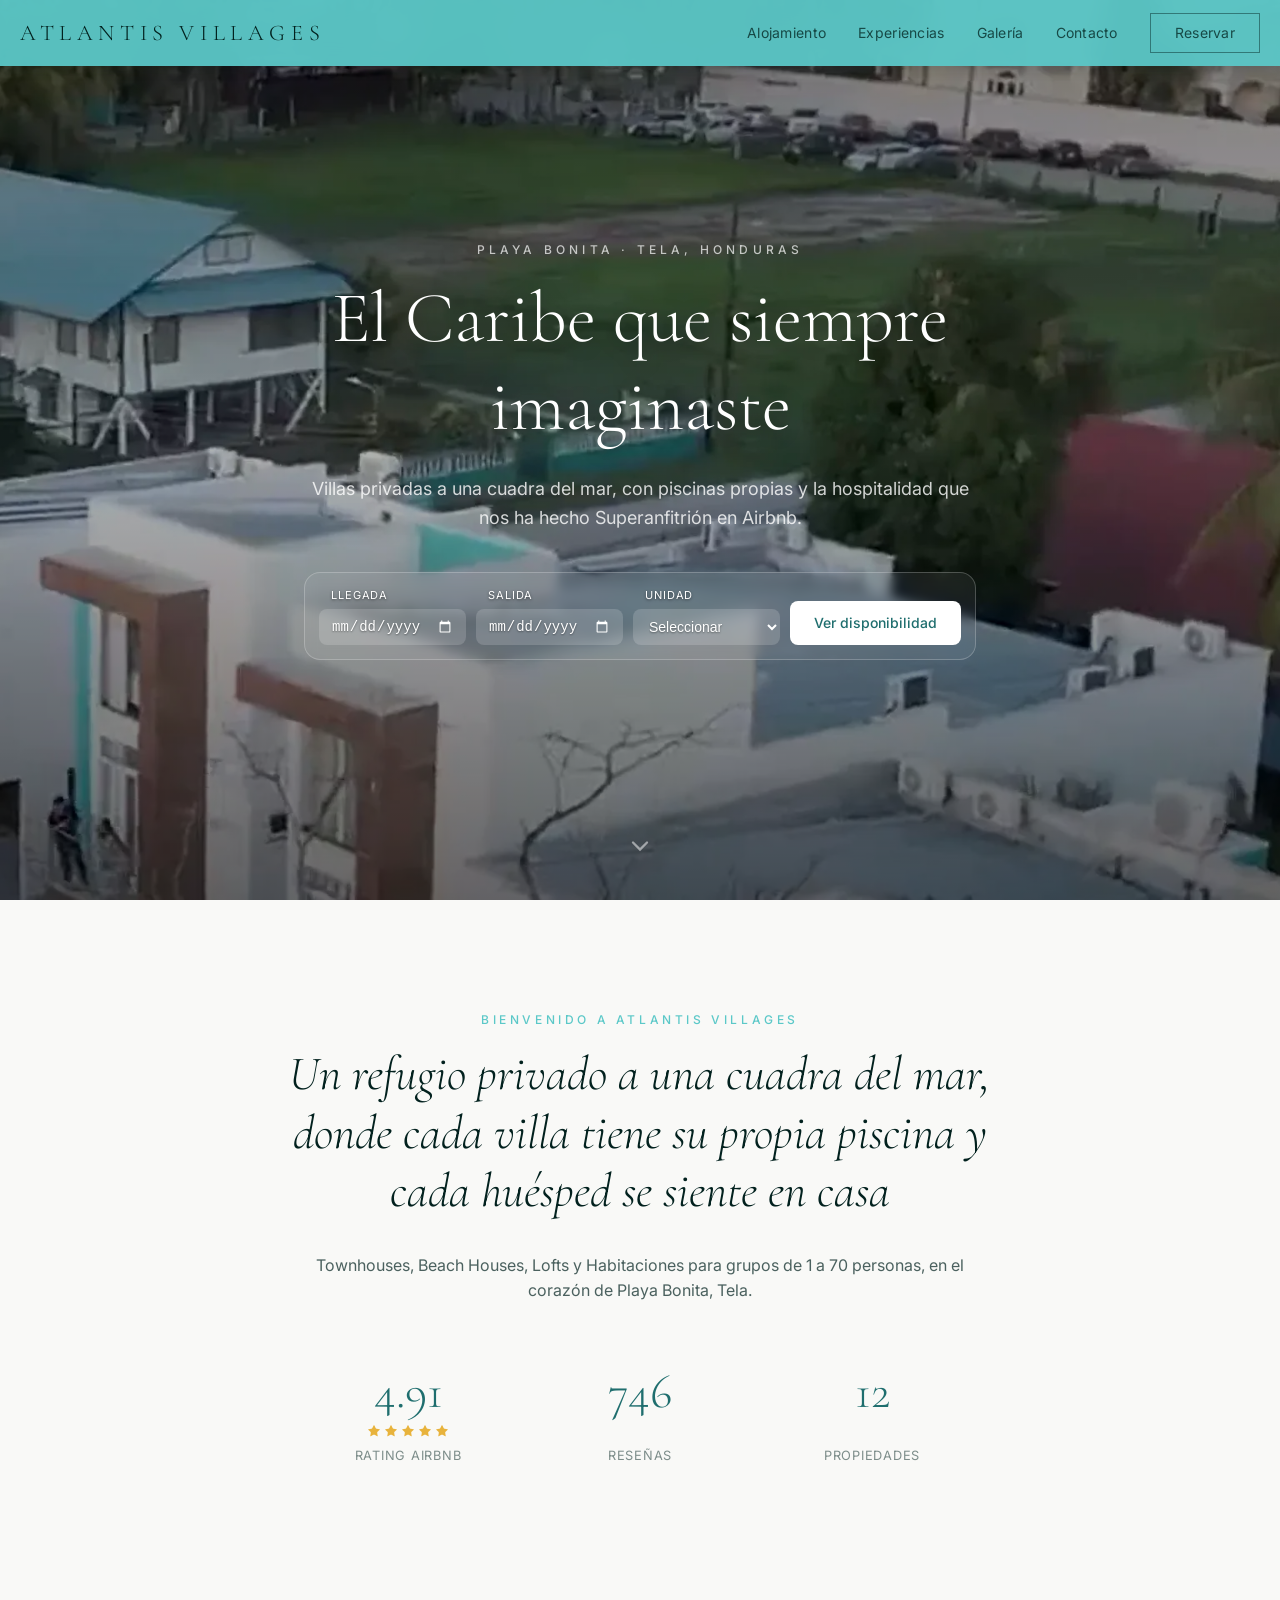
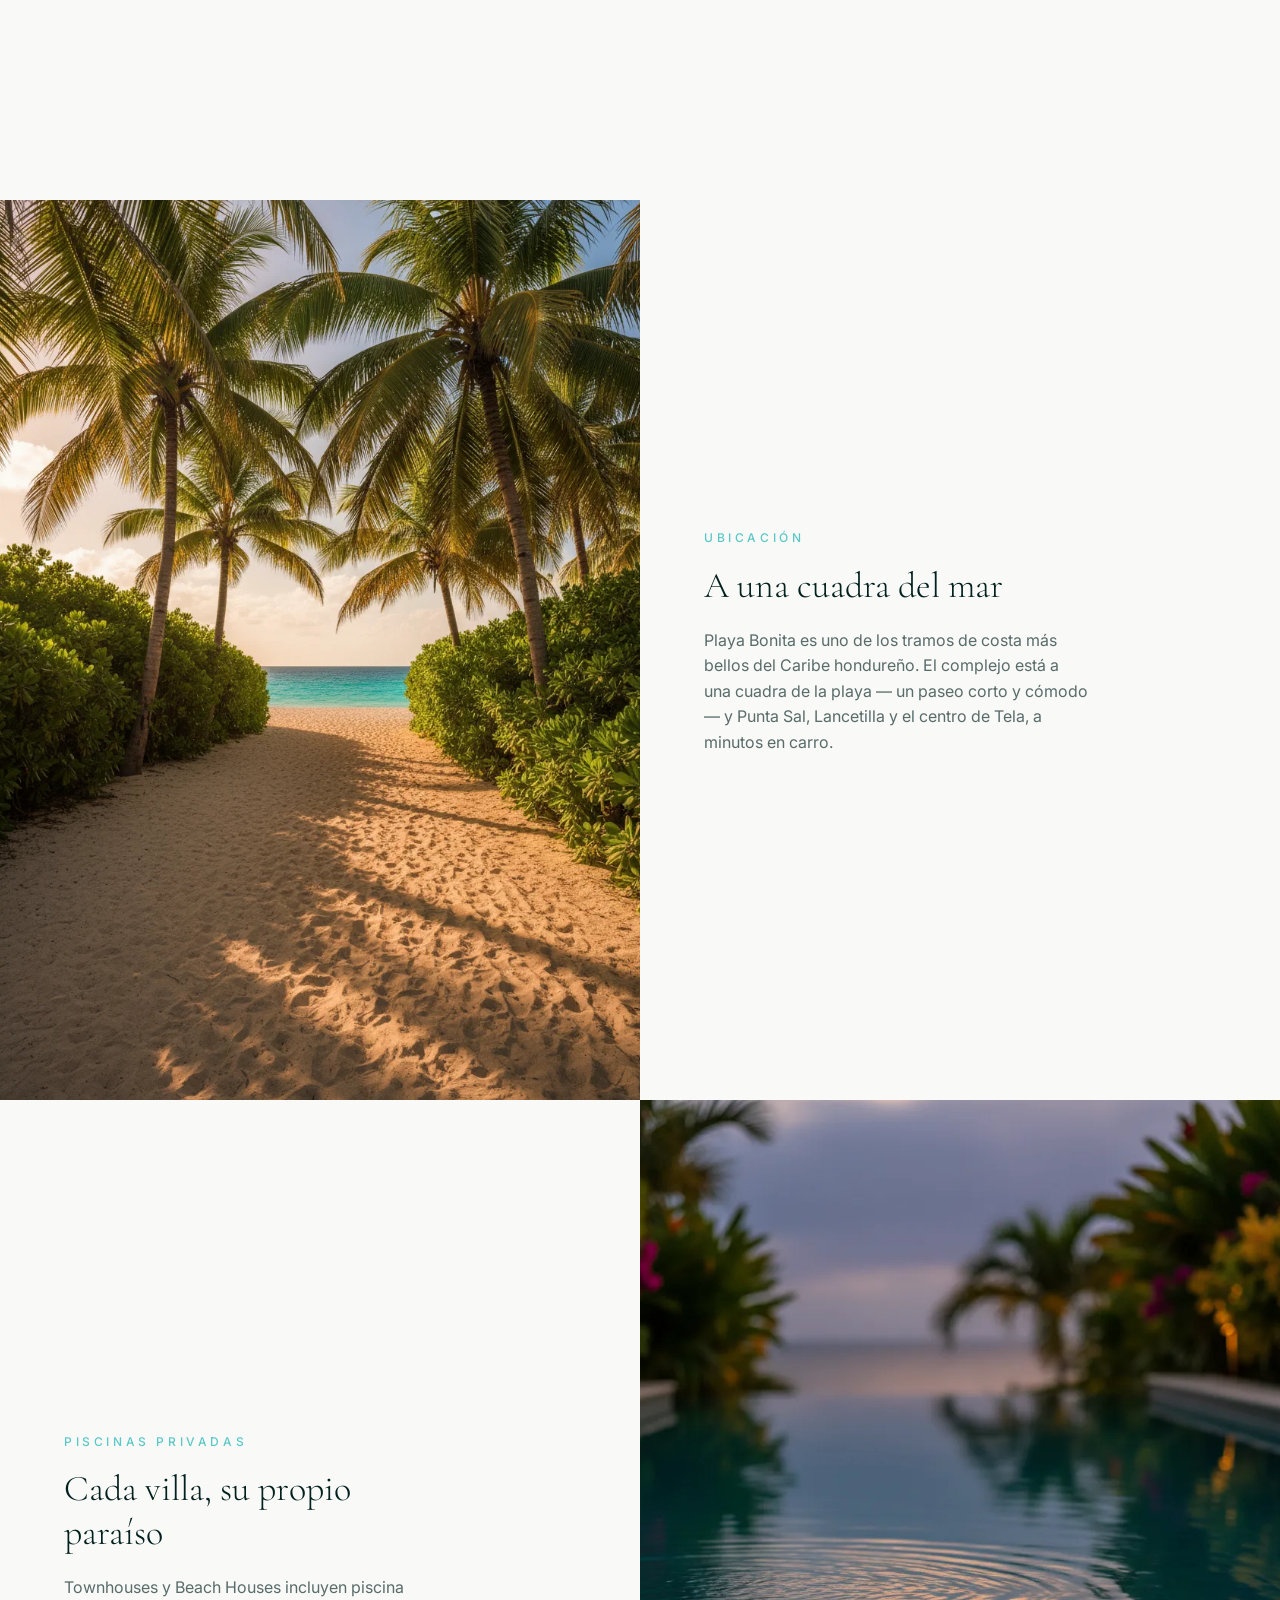
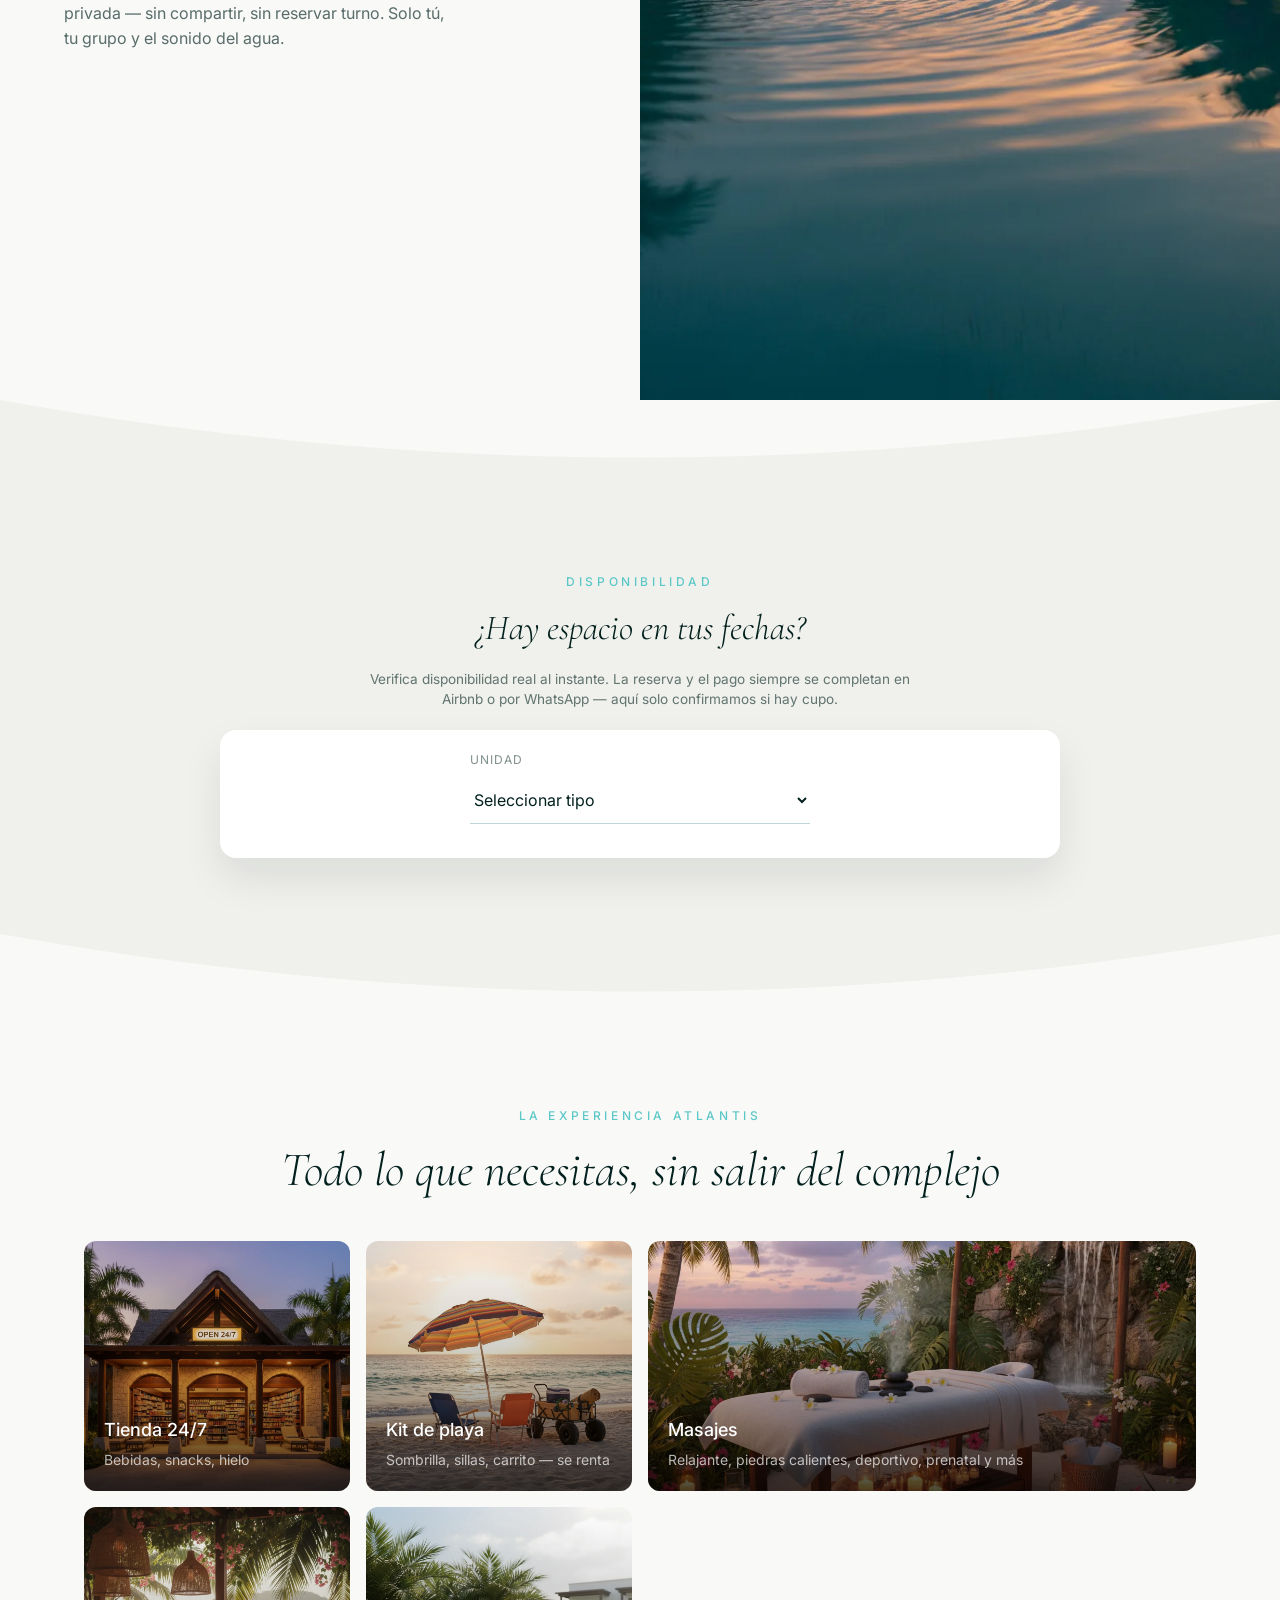
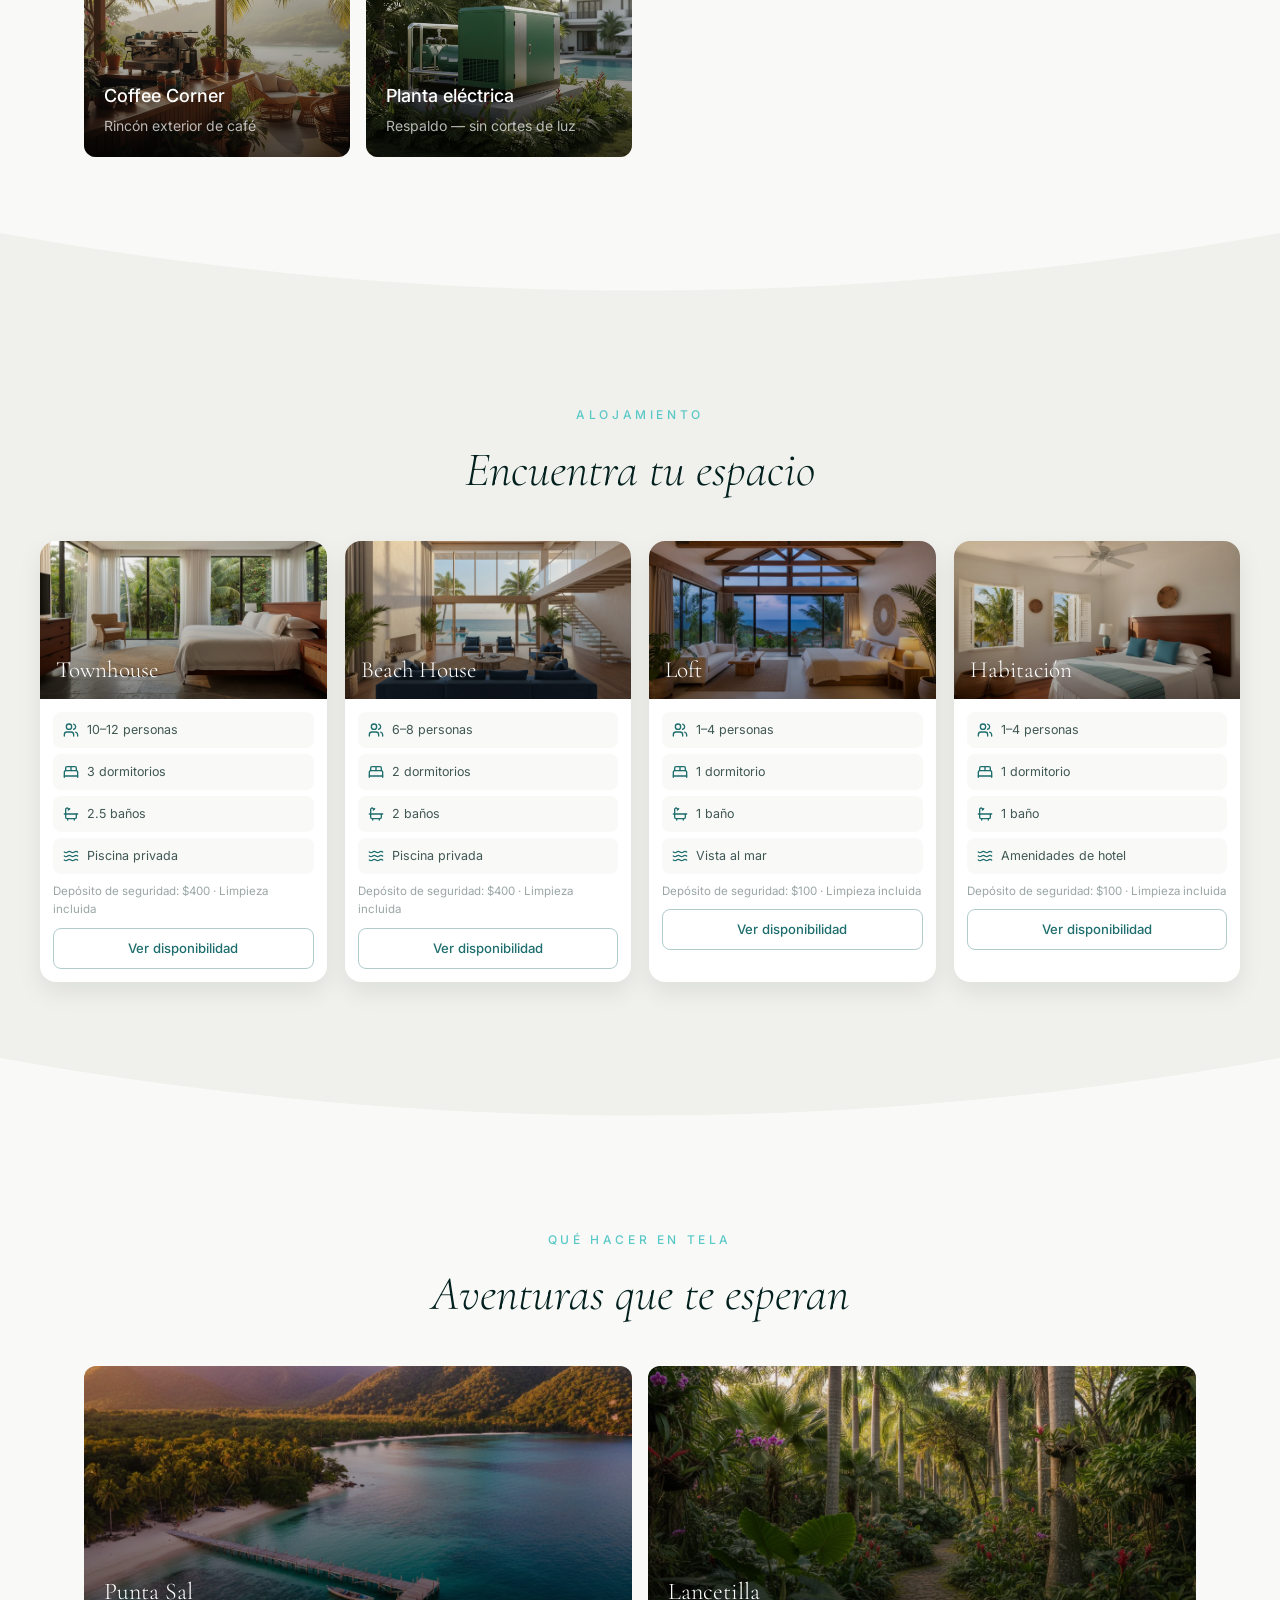
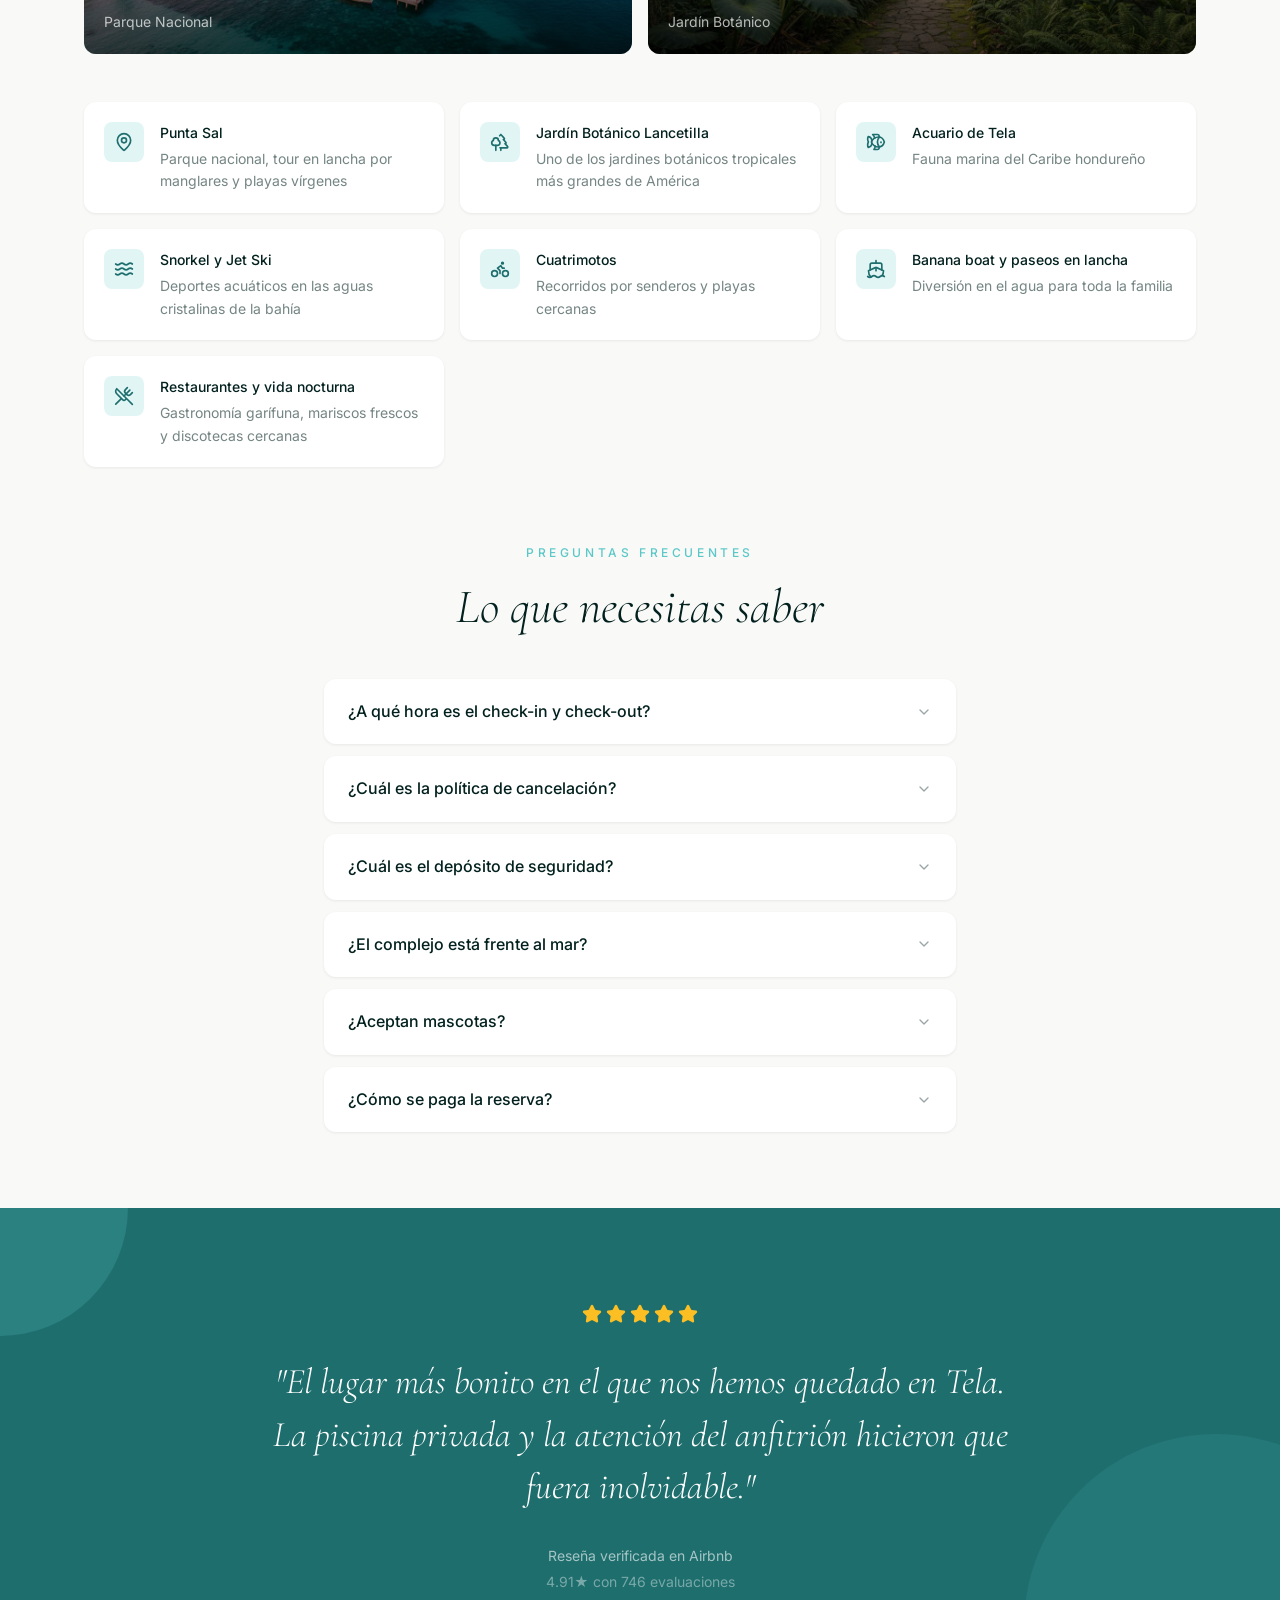
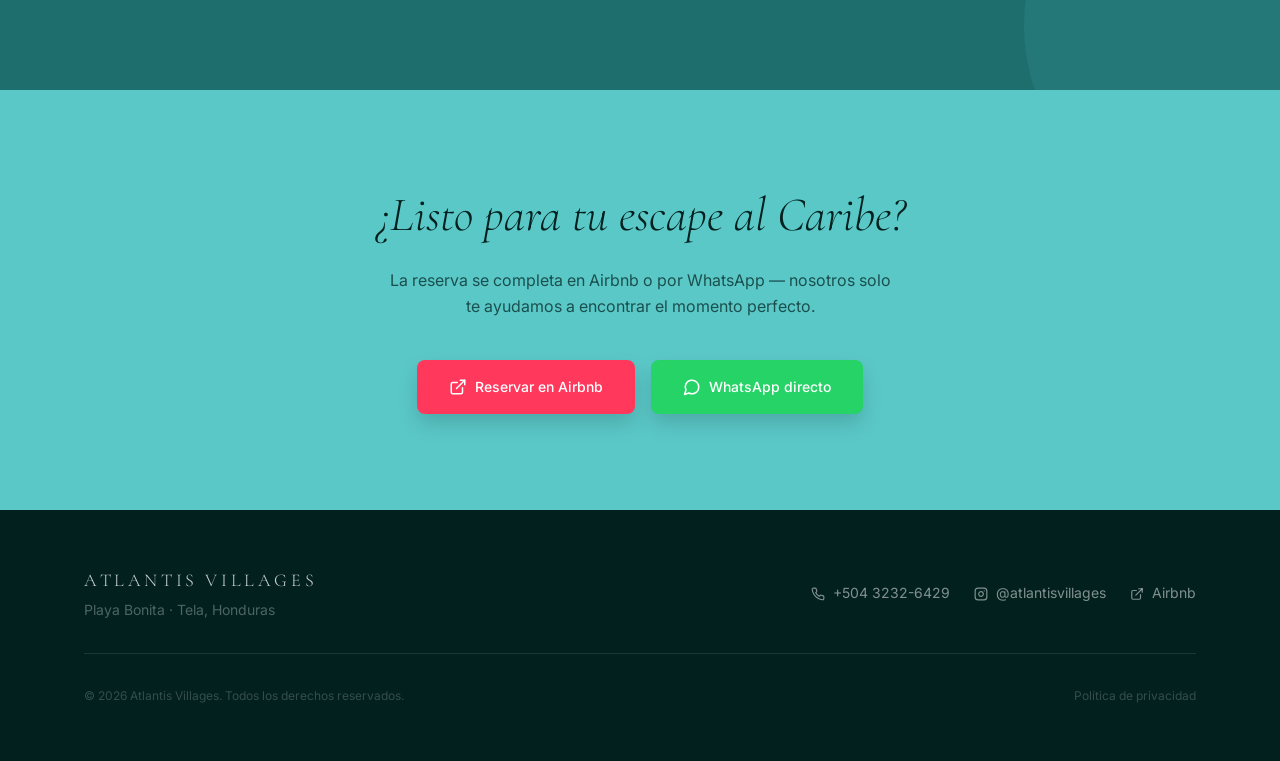
==== commit 08273143: "Compartir el link en WhatsApp ahora muestra una foto og:image apuntaba a "fotos/logo.png": ruta rela" ====
--- a/index.html
+++ b/index.html
@@ -6,10 +6,23 @@
 <title>Atlantis Villages Portal</title>
 <meta name="description" content="Villas privadas a una cuadra del mar en Playa Bonita, Tela, Honduras. Townhouses, Beach Houses, Lofts y Habitaciones para grupos de 1 a 70 personas.">
 <link rel="icon" href="fotos/logo.png">
-<meta property="og:title" content="Atlantis Villages Portal">
-<meta property="og:description" content="Villas privadas a una cuadra del mar en Playa Bonita, Tela, Honduras.">
-<meta property="og:image" content="fotos/logo.png">
+<!-- Lo que se ve cuando alguien pega el link en WhatsApp.
+     Tres cosas que tienen que ser así y no de otra forma:
+     - URL ABSOLUTA. Con ruta relativa, WhatsApp y casi todos los crawlers no
+       muestran ninguna imagen. Antes decía "fotos/logo.png" y no salía nada.
+     - JPG, no WebP. WhatsApp no renderiza previews en WebP de forma confiable.
+     - 1200x630, que es la medida que esperan WhatsApp, Facebook y LinkedIn.
+     Si algún día se mueve a dominio propio, hay que cambiar estas dos URLs. -->
+<meta property="og:title" content="Atlantis Villages · Playa Bonita, Tela">
+<meta property="og:description" content="Villas privadas a una cuadra del mar, con piscinas propias. Townhouses, Beach Houses, Lofts y Habitaciones para grupos de 1 a 70 personas.">
+<meta property="og:image" content="https://daniel001hn.github.io/atlantis/fotos/compartir.jpg">
+<meta property="og:image:width" content="1200">
+<meta property="og:image:height" content="630">
+<meta property="og:url" content="https://daniel001hn.github.io/atlantis/">
 <meta property="og:type" content="website">
+<meta property="og:site_name" content="Atlantis Villages">
+<meta property="og:locale" content="es_HN">
+<meta name="twitter:card" content="summary_large_image">
 <link rel="preconnect" href="https://fonts.googleapis.com">
 <link rel="preconnect" href="https://fonts.gstatic.com" crossorigin>
 <link href="https://fonts.googleapis.com/css2?family=Cormorant+Garamond:ital,wght@0,300;0,400;0,500;0,600;1,300;1,400&family=Inter:wght@300;400;500;600&display=swap" rel="stylesheet">
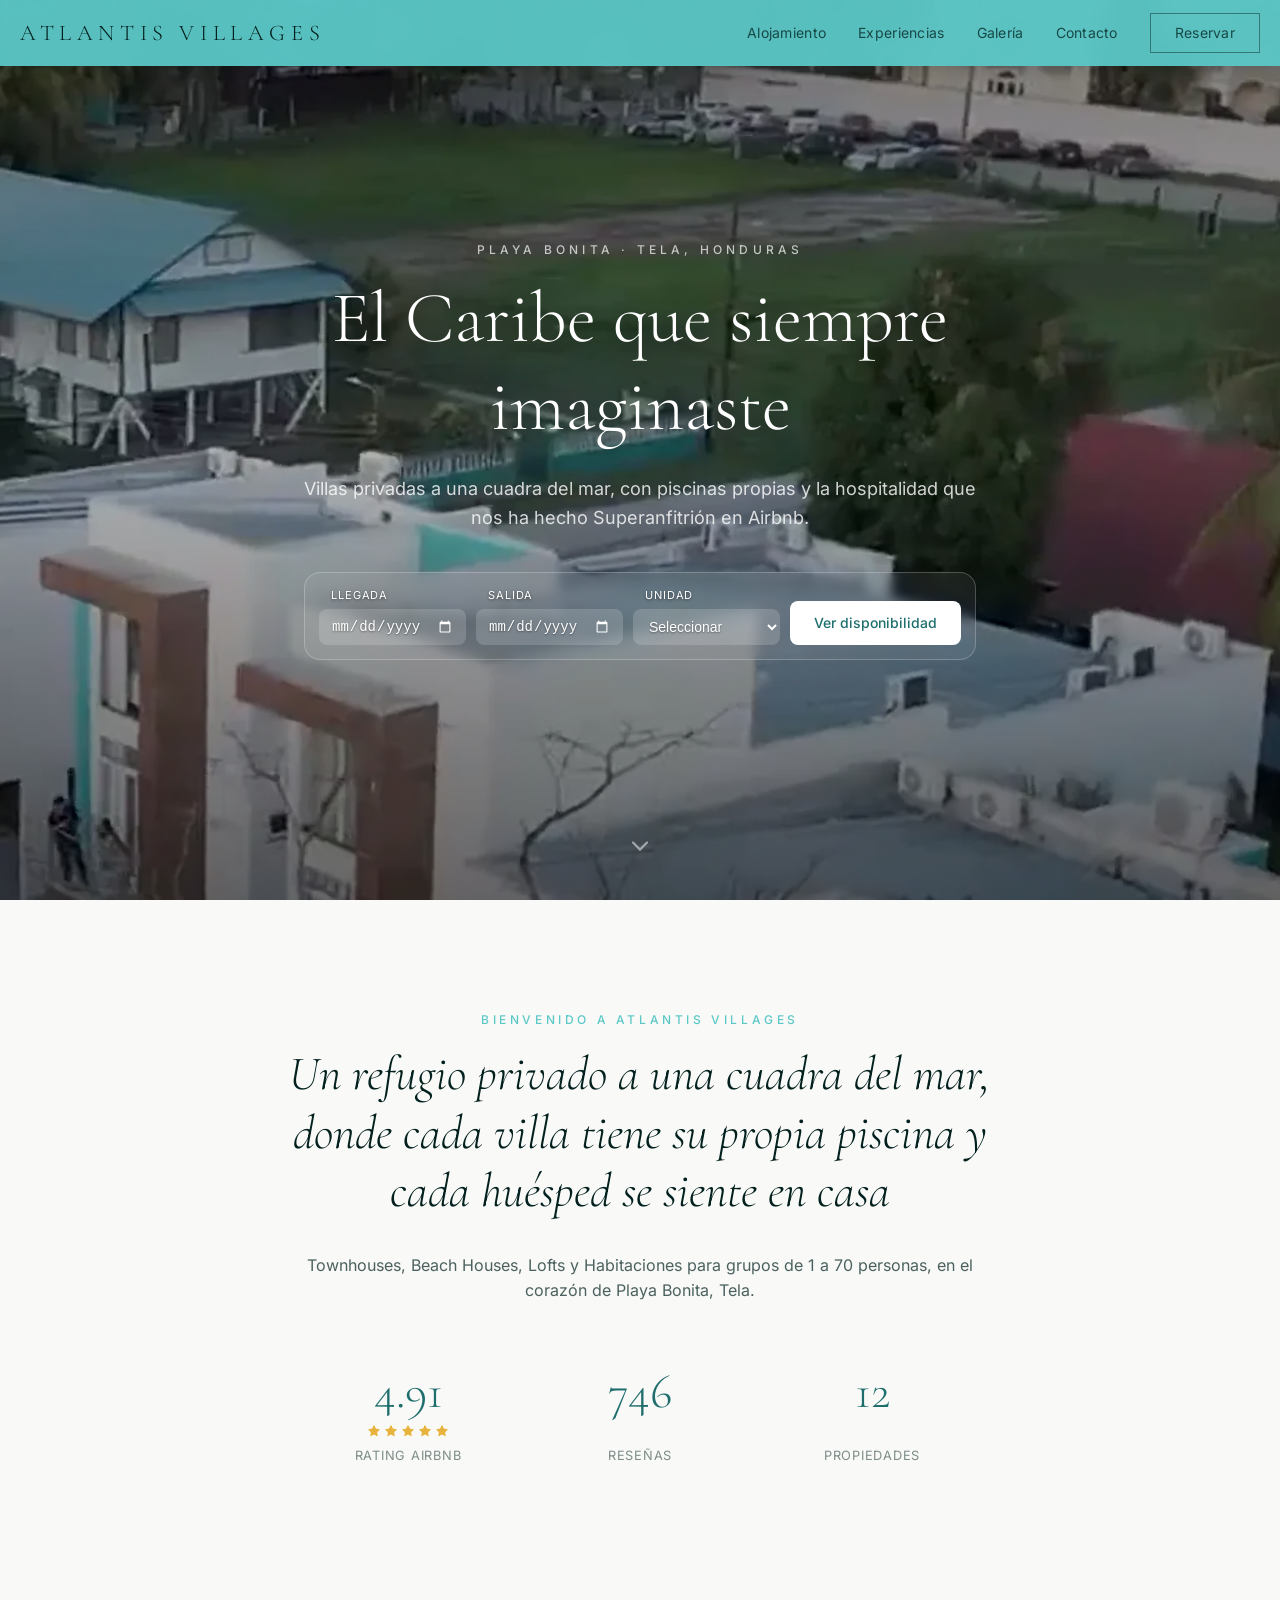
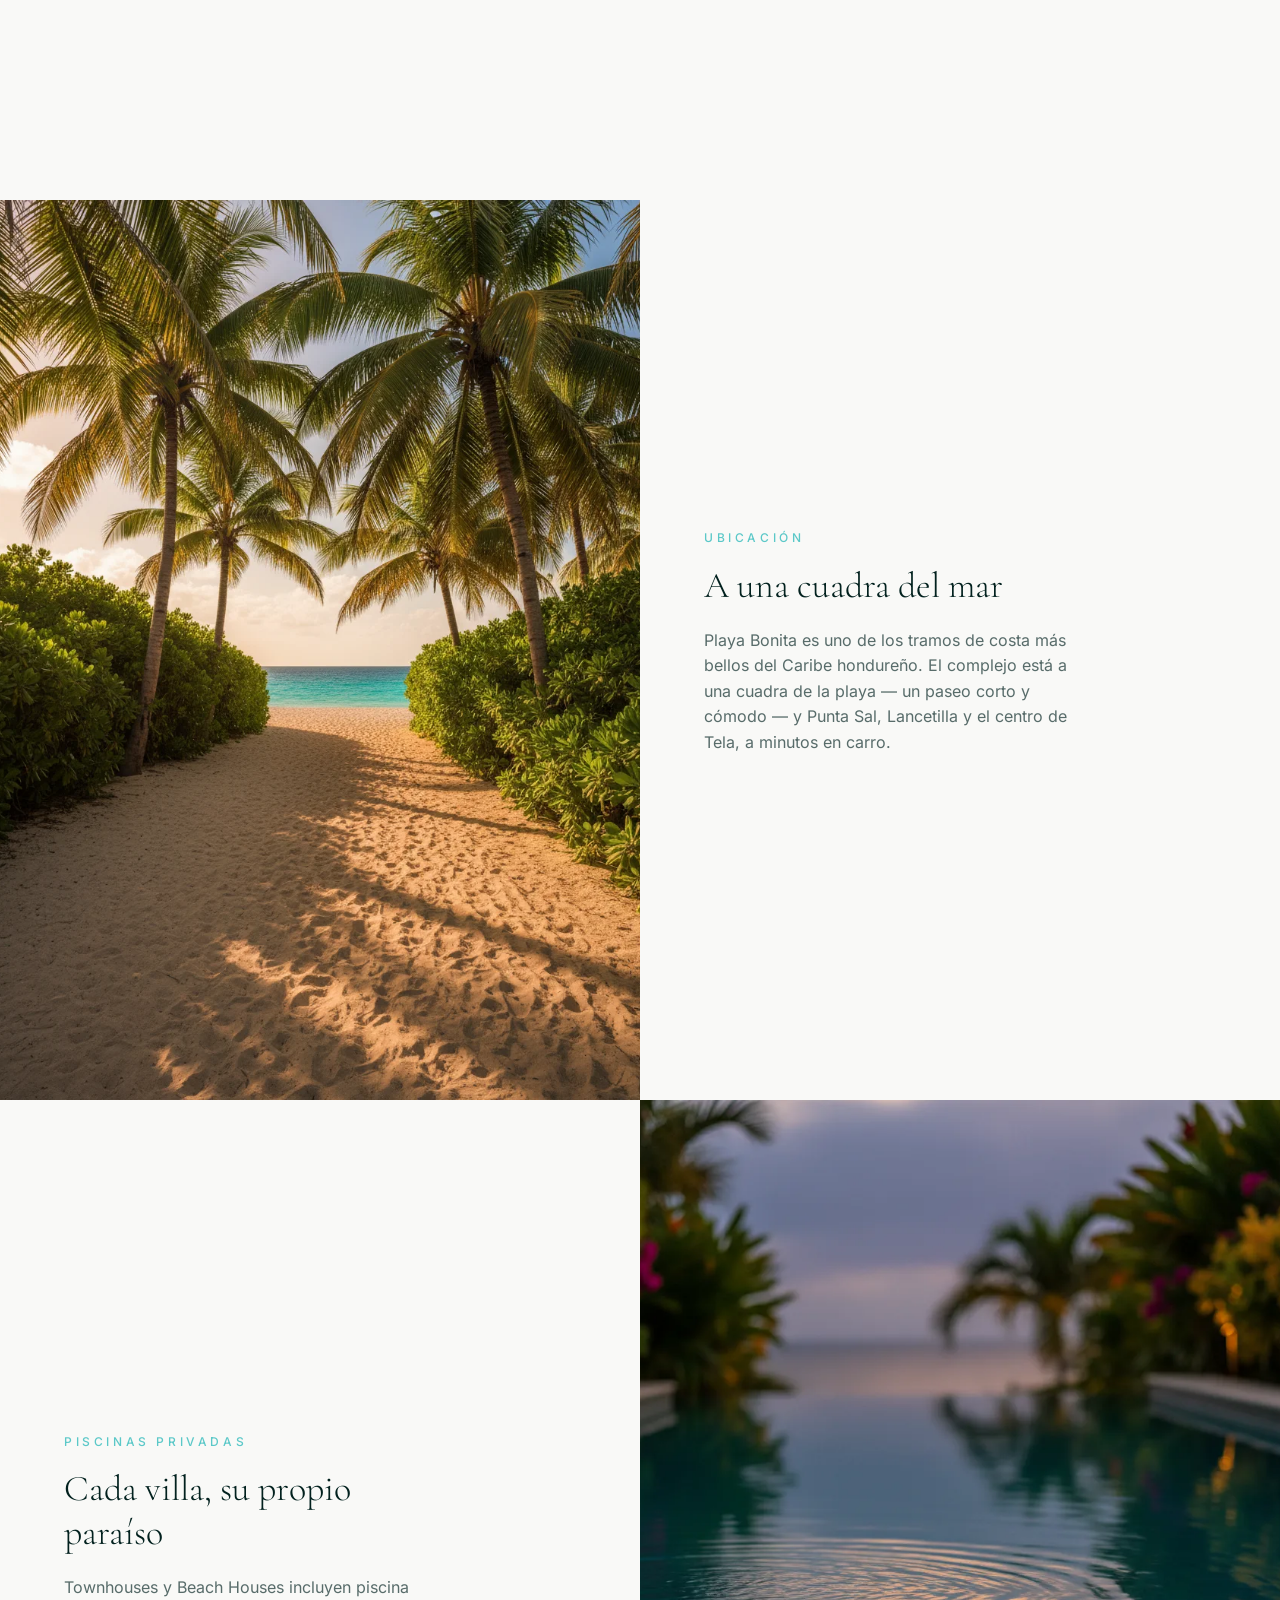
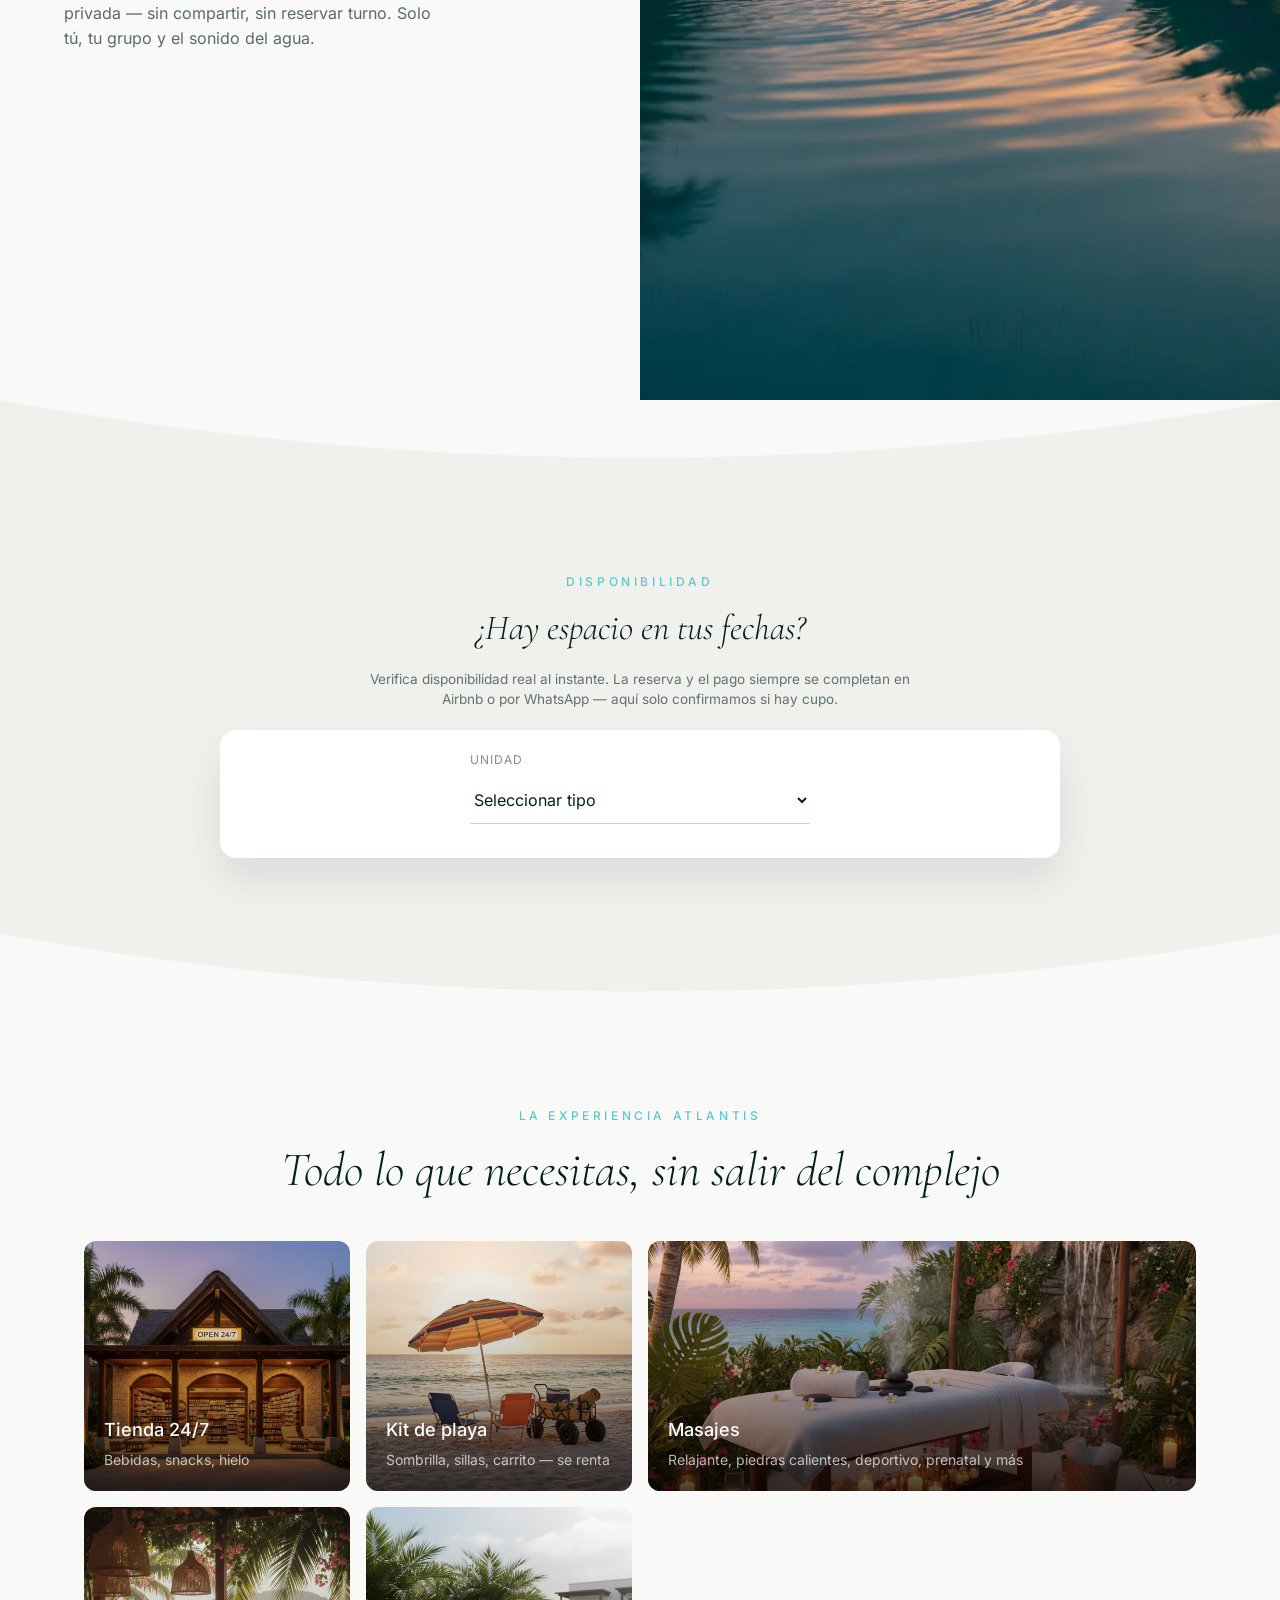
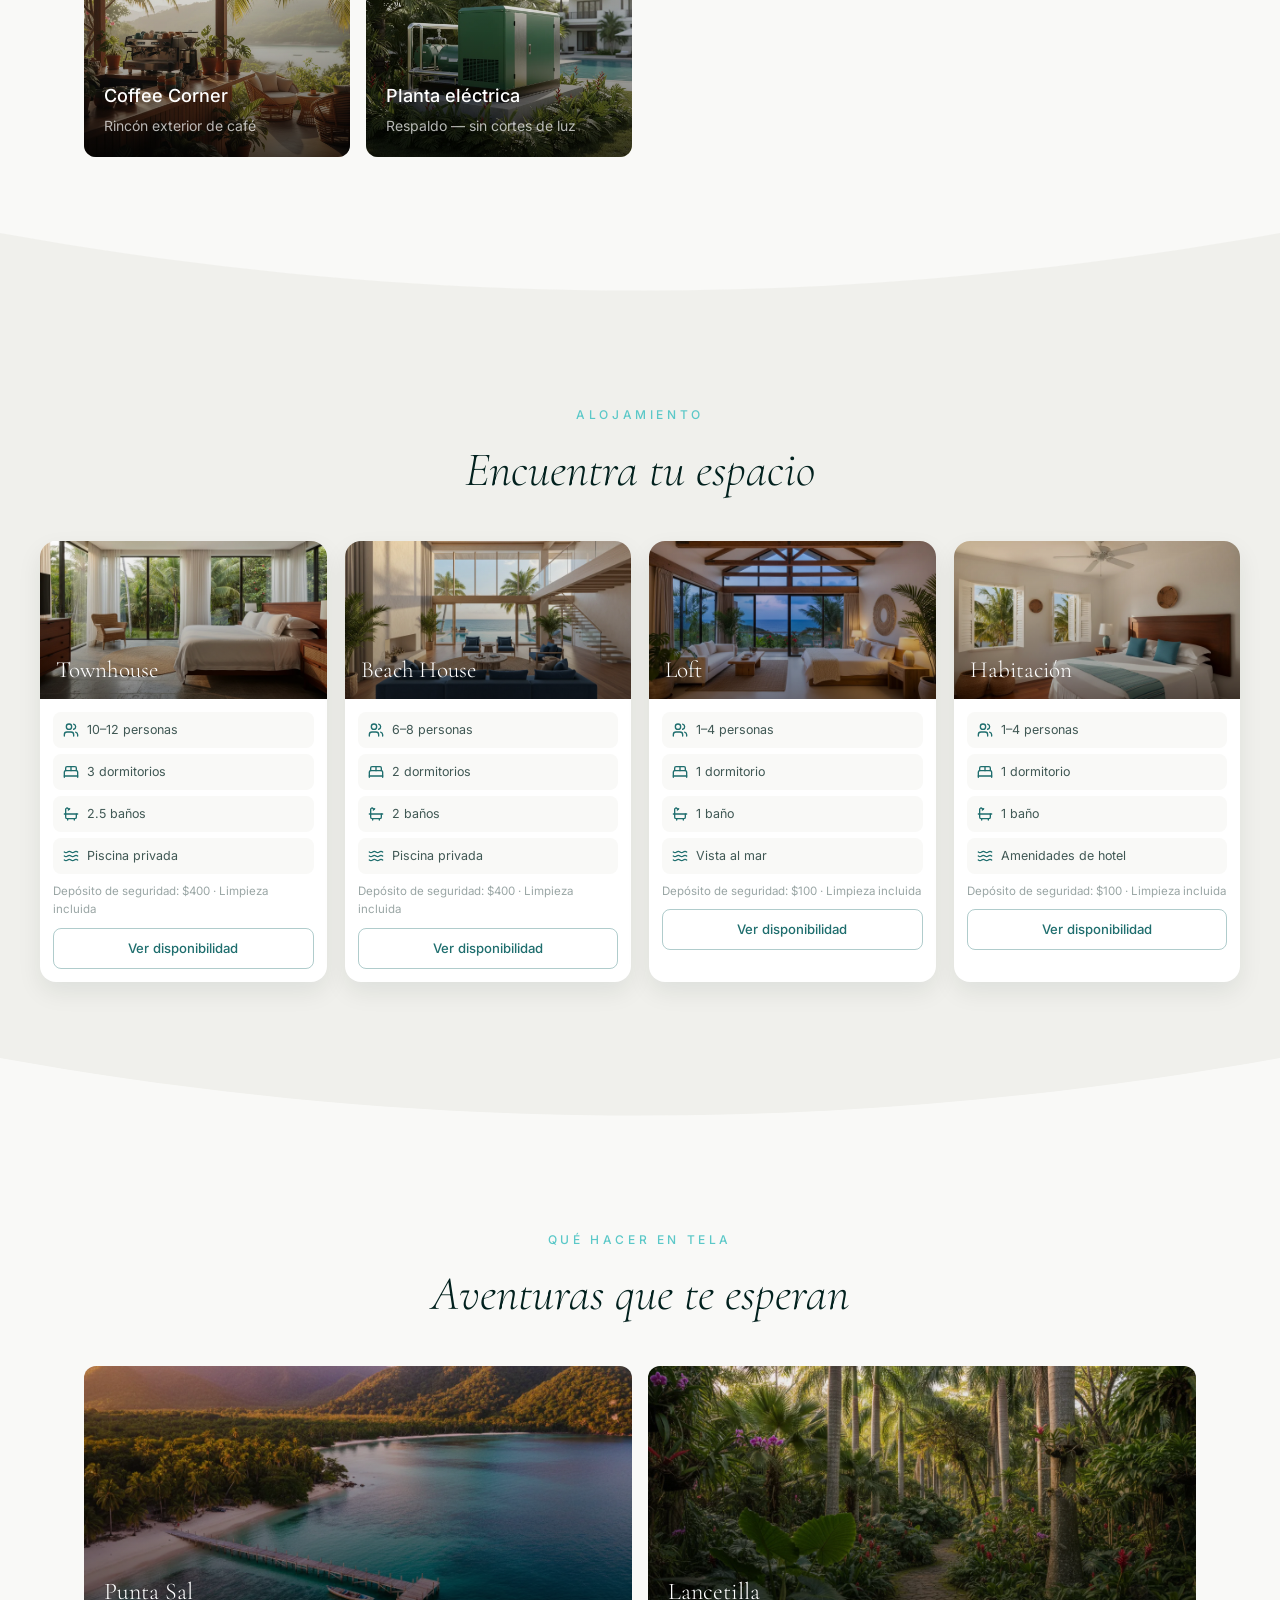
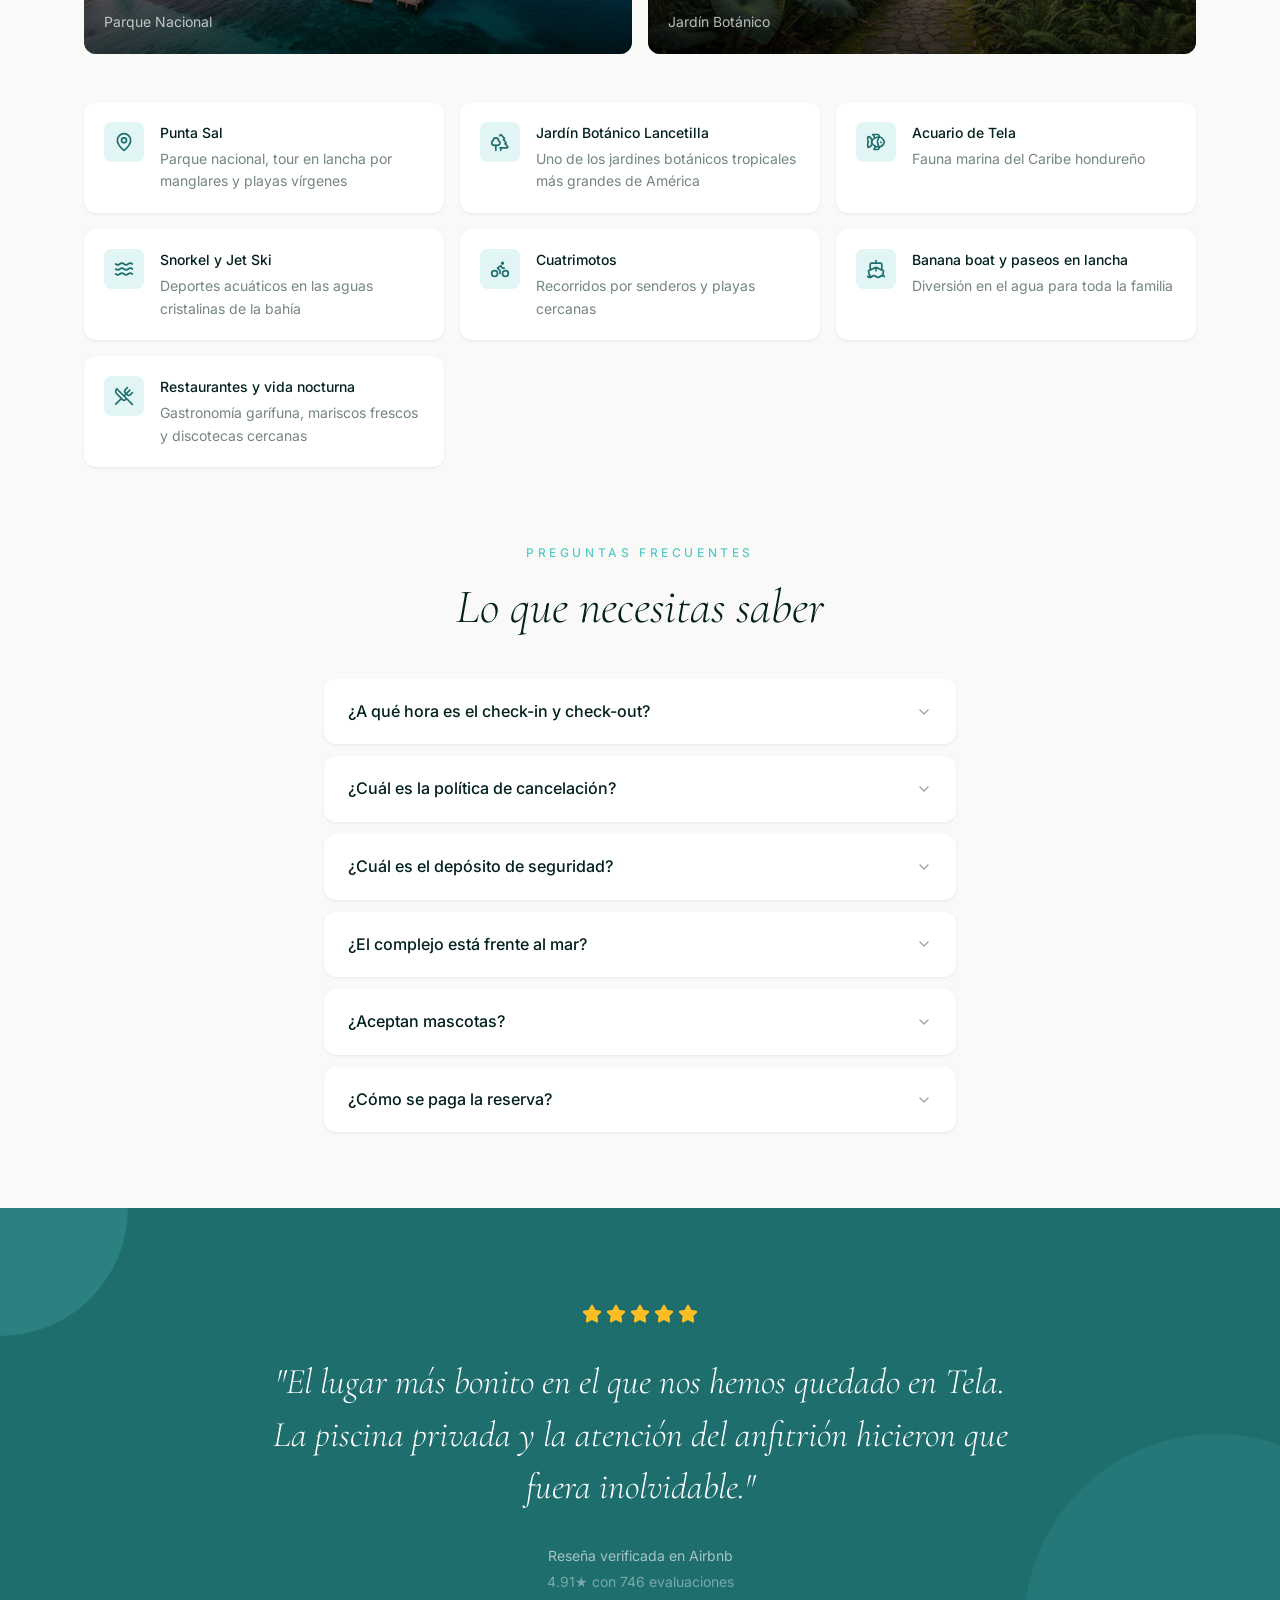
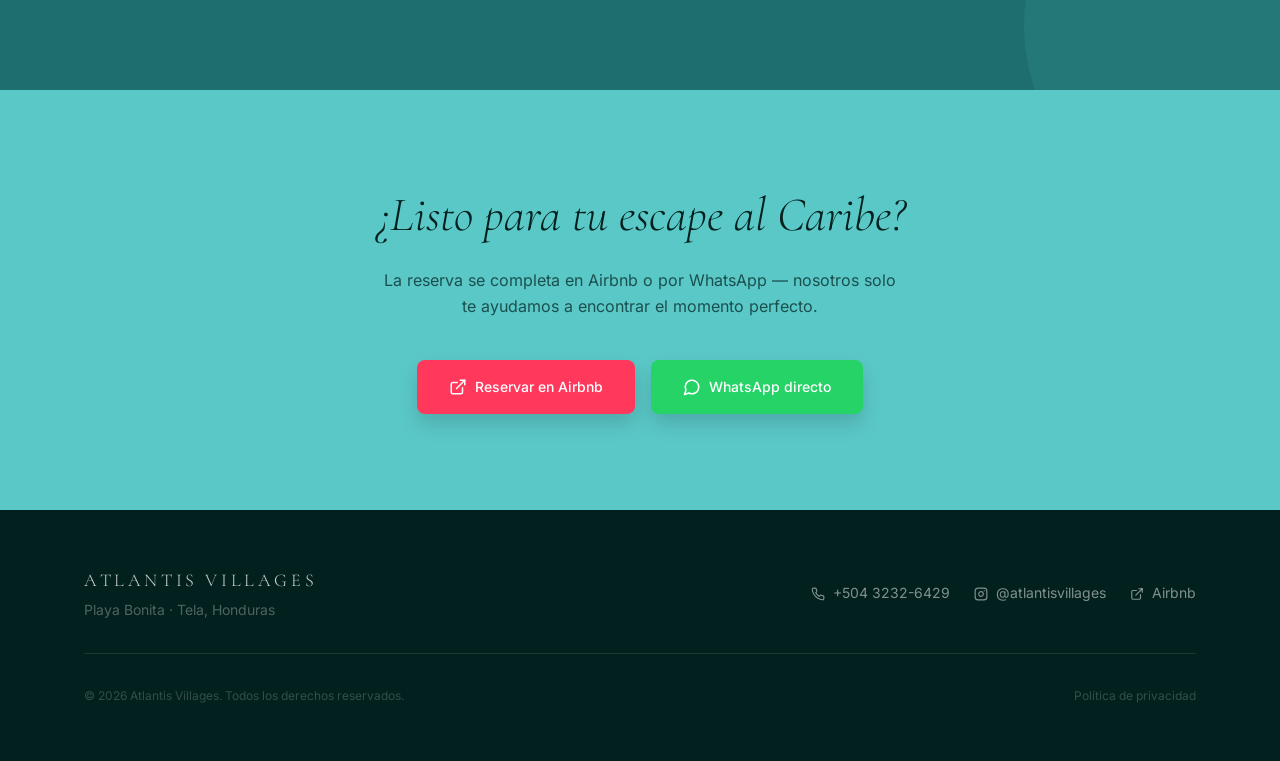
==== commit fe814944: "Las tipografias se sirven desde el propio sitio Antes se pedian a fonts.googleapis.com en cada visit" ====
--- a/index.html
+++ b/index.html
@@ -23,9 +23,7 @@
 <meta property="og:site_name" content="Atlantis Villages">
 <meta property="og:locale" content="es_HN">
 <meta name="twitter:card" content="summary_large_image">
-<link rel="preconnect" href="https://fonts.googleapis.com">
-<link rel="preconnect" href="https://fonts.gstatic.com" crossorigin>
-<link href="https://fonts.googleapis.com/css2?family=Cormorant+Garamond:ital,wght@0,300;0,400;0,500;0,600;1,300;1,400&family=Inter:wght@300;400;500;600&display=swap" rel="stylesheet">
+<link rel="stylesheet" href="fuentes.css">
 <style>
 :root{
   --turq:#5BC8C8;        /* el turquesa de marca: superficies y acentos */
@@ -832,7 +830,7 @@
     </div>
     <div class="foot-bot">
       <p>© 2026 Atlantis Villages. Todos los derechos reservados.</p>
-      <a href="#">Política de privacidad</a>
+      <a href="privacidad.html">Política de privacidad</a>
     </div>
   </div>
 </footer>
--- a/fuentes.css
+++ b/fuentes.css
@@ -0,0 +1,156 @@
+/* Tipografias servidas desde el propio sitio.
+ *
+ * Antes se pedian a fonts.googleapis.com en cada visita, lo que significaba
+ * que Google veia la IP de cada persona que abria la pagina. Bajandolas una
+ * vez, nadie de afuera se entera de nada -- y se ahorra el viaje a otro
+ * servidor, asi que carga un poco mas rapido.
+ *
+ * Solo latin y latin-ext: el sitio esta en espanol. Los juegos cirilico,
+ * griego y vietnamita eran 38 de los 58 archivos y no los usa nadie aca.
+ *
+ * Generado por scripts/fuentes.mjs - no editar a mano.
+ */
+
+@font-face {
+  font-family: 'Cormorant Garamond';
+  font-style: italic;
+  font-weight: 300;
+  font-display: swap;
+  src: url(fuentes/cormorant-garamond-300-italic-latin-ext.woff2) format('woff2');
+  unicode-range: U+0100-02BA, U+02BD-02C5, U+02C7-02CC, U+02CE-02D7, U+02DD-02FF, U+0304, U+0308, U+0329, U+1D00-1DBF, U+1E00-1E9F, U+1EF2-1EFF, U+2020, U+20A0-20AB, U+20AD-20C0, U+2113, U+2C60-2C7F, U+A720-A7FF;
+}
+
+@font-face {
+  font-family: 'Cormorant Garamond';
+  font-style: italic;
+  font-weight: 300;
+  font-display: swap;
+  src: url(fuentes/cormorant-garamond-300-italic-latin.woff2) format('woff2');
+  unicode-range: U+0000-00FF, U+0131, U+0152-0153, U+02BB-02BC, U+02C6, U+02DA, U+02DC, U+0304, U+0308, U+0329, U+2000-206F, U+20AC, U+2122, U+2191, U+2193, U+2212, U+2215, U+FEFF, U+FFFD;
+}
+
+@font-face {
+  font-family: 'Cormorant Garamond';
+  font-style: italic;
+  font-weight: 400;
+  font-display: swap;
+  src: url(fuentes/cormorant-garamond-400-italic-latin-ext.woff2) format('woff2');
+  unicode-range: U+0100-02BA, U+02BD-02C5, U+02C7-02CC, U+02CE-02D7, U+02DD-02FF, U+0304, U+0308, U+0329, U+1D00-1DBF, U+1E00-1E9F, U+1EF2-1EFF, U+2020, U+20A0-20AB, U+20AD-20C0, U+2113, U+2C60-2C7F, U+A720-A7FF;
+}
+
+@font-face {
+  font-family: 'Cormorant Garamond';
+  font-style: italic;
+  font-weight: 400;
+  font-display: swap;
+  src: url(fuentes/cormorant-garamond-400-italic-latin.woff2) format('woff2');
+  unicode-range: U+0000-00FF, U+0131, U+0152-0153, U+02BB-02BC, U+02C6, U+02DA, U+02DC, U+0304, U+0308, U+0329, U+2000-206F, U+20AC, U+2122, U+2191, U+2193, U+2212, U+2215, U+FEFF, U+FFFD;
+}
+
+@font-face {
+  font-family: 'Cormorant Garamond';
+  font-style: normal;
+  font-weight: 300;
+  font-display: swap;
+  src: url(fuentes/cormorant-garamond-300-latin-ext.woff2) format('woff2');
+  unicode-range: U+0100-02BA, U+02BD-02C5, U+02C7-02CC, U+02CE-02D7, U+02DD-02FF, U+0304, U+0308, U+0329, U+1D00-1DBF, U+1E00-1E9F, U+1EF2-1EFF, U+2020, U+20A0-20AB, U+20AD-20C0, U+2113, U+2C60-2C7F, U+A720-A7FF;
+}
+
+@font-face {
+  font-family: 'Cormorant Garamond';
+  font-style: normal;
+  font-weight: 300;
+  font-display: swap;
+  src: url(fuentes/cormorant-garamond-300-latin.woff2) format('woff2');
+  unicode-range: U+0000-00FF, U+0131, U+0152-0153, U+02BB-02BC, U+02C6, U+02DA, U+02DC, U+0304, U+0308, U+0329, U+2000-206F, U+20AC, U+2122, U+2191, U+2193, U+2212, U+2215, U+FEFF, U+FFFD;
+}
+
+@font-face {
+  font-family: 'Cormorant Garamond';
+  font-style: normal;
+  font-weight: 400;
+  font-display: swap;
+  src: url(fuentes/cormorant-garamond-400-latin-ext.woff2) format('woff2');
+  unicode-range: U+0100-02BA, U+02BD-02C5, U+02C7-02CC, U+02CE-02D7, U+02DD-02FF, U+0304, U+0308, U+0329, U+1D00-1DBF, U+1E00-1E9F, U+1EF2-1EFF, U+2020, U+20A0-20AB, U+20AD-20C0, U+2113, U+2C60-2C7F, U+A720-A7FF;
+}
+
+@font-face {
+  font-family: 'Cormorant Garamond';
+  font-style: normal;
+  font-weight: 400;
+  font-display: swap;
+  src: url(fuentes/cormorant-garamond-400-latin.woff2) format('woff2');
+  unicode-range: U+0000-00FF, U+0131, U+0152-0153, U+02BB-02BC, U+02C6, U+02DA, U+02DC, U+0304, U+0308, U+0329, U+2000-206F, U+20AC, U+2122, U+2191, U+2193, U+2212, U+2215, U+FEFF, U+FFFD;
+}
+
+@font-face {
+  font-family: 'Cormorant Garamond';
+  font-style: normal;
+  font-weight: 500;
+  font-display: swap;
+  src: url(fuentes/cormorant-garamond-500-latin-ext.woff2) format('woff2');
+  unicode-range: U+0100-02BA, U+02BD-02C5, U+02C7-02CC, U+02CE-02D7, U+02DD-02FF, U+0304, U+0308, U+0329, U+1D00-1DBF, U+1E00-1E9F, U+1EF2-1EFF, U+2020, U+20A0-20AB, U+20AD-20C0, U+2113, U+2C60-2C7F, U+A720-A7FF;
+}
+
+@font-face {
+  font-family: 'Cormorant Garamond';
+  font-style: normal;
+  font-weight: 500;
+  font-display: swap;
+  src: url(fuentes/cormorant-garamond-500-latin.woff2) format('woff2');
+  unicode-range: U+0000-00FF, U+0131, U+0152-0153, U+02BB-02BC, U+02C6, U+02DA, U+02DC, U+0304, U+0308, U+0329, U+2000-206F, U+20AC, U+2122, U+2191, U+2193, U+2212, U+2215, U+FEFF, U+FFFD;
+}
+
+@font-face {
+  font-family: 'Inter';
+  font-style: normal;
+  font-weight: 300;
+  font-display: swap;
+  src: url(fuentes/inter-300-latin-ext.woff2) format('woff2');
+  unicode-range: U+0100-02BA, U+02BD-02C5, U+02C7-02CC, U+02CE-02D7, U+02DD-02FF, U+0304, U+0308, U+0329, U+1D00-1DBF, U+1E00-1E9F, U+1EF2-1EFF, U+2020, U+20A0-20AB, U+20AD-20C0, U+2113, U+2C60-2C7F, U+A720-A7FF;
+}
+
+@font-face {
+  font-family: 'Inter';
+  font-style: normal;
+  font-weight: 300;
+  font-display: swap;
+  src: url(fuentes/inter-300-latin.woff2) format('woff2');
+  unicode-range: U+0000-00FF, U+0131, U+0152-0153, U+02BB-02BC, U+02C6, U+02DA, U+02DC, U+0304, U+0308, U+0329, U+2000-206F, U+20AC, U+2122, U+2191, U+2193, U+2212, U+2215, U+FEFF, U+FFFD;
+}
+
+@font-face {
+  font-family: 'Inter';
+  font-style: normal;
+  font-weight: 400;
+  font-display: swap;
+  src: url(fuentes/inter-400-latin-ext.woff2) format('woff2');
+  unicode-range: U+0100-02BA, U+02BD-02C5, U+02C7-02CC, U+02CE-02D7, U+02DD-02FF, U+0304, U+0308, U+0329, U+1D00-1DBF, U+1E00-1E9F, U+1EF2-1EFF, U+2020, U+20A0-20AB, U+20AD-20C0, U+2113, U+2C60-2C7F, U+A720-A7FF;
+}
+
+@font-face {
+  font-family: 'Inter';
+  font-style: normal;
+  font-weight: 400;
+  font-display: swap;
+  src: url(fuentes/inter-400-latin.woff2) format('woff2');
+  unicode-range: U+0000-00FF, U+0131, U+0152-0153, U+02BB-02BC, U+02C6, U+02DA, U+02DC, U+0304, U+0308, U+0329, U+2000-206F, U+20AC, U+2122, U+2191, U+2193, U+2212, U+2215, U+FEFF, U+FFFD;
+}
+
+@font-face {
+  font-family: 'Inter';
+  font-style: normal;
+  font-weight: 500;
+  font-display: swap;
+  src: url(fuentes/inter-500-latin-ext.woff2) format('woff2');
+  unicode-range: U+0100-02BA, U+02BD-02C5, U+02C7-02CC, U+02CE-02D7, U+02DD-02FF, U+0304, U+0308, U+0329, U+1D00-1DBF, U+1E00-1E9F, U+1EF2-1EFF, U+2020, U+20A0-20AB, U+20AD-20C0, U+2113, U+2C60-2C7F, U+A720-A7FF;
+}
+
+@font-face {
+  font-family: 'Inter';
+  font-style: normal;
+  font-weight: 500;
+  font-display: swap;
+  src: url(fuentes/inter-500-latin.woff2) format('woff2');
+  unicode-range: U+0000-00FF, U+0131, U+0152-0153, U+02BB-02BC, U+02C6, U+02DA, U+02DC, U+0304, U+0308, U+0329, U+2000-206F, U+20AC, U+2122, U+2191, U+2193, U+2212, U+2215, U+FEFF, U+FFFD;
+}
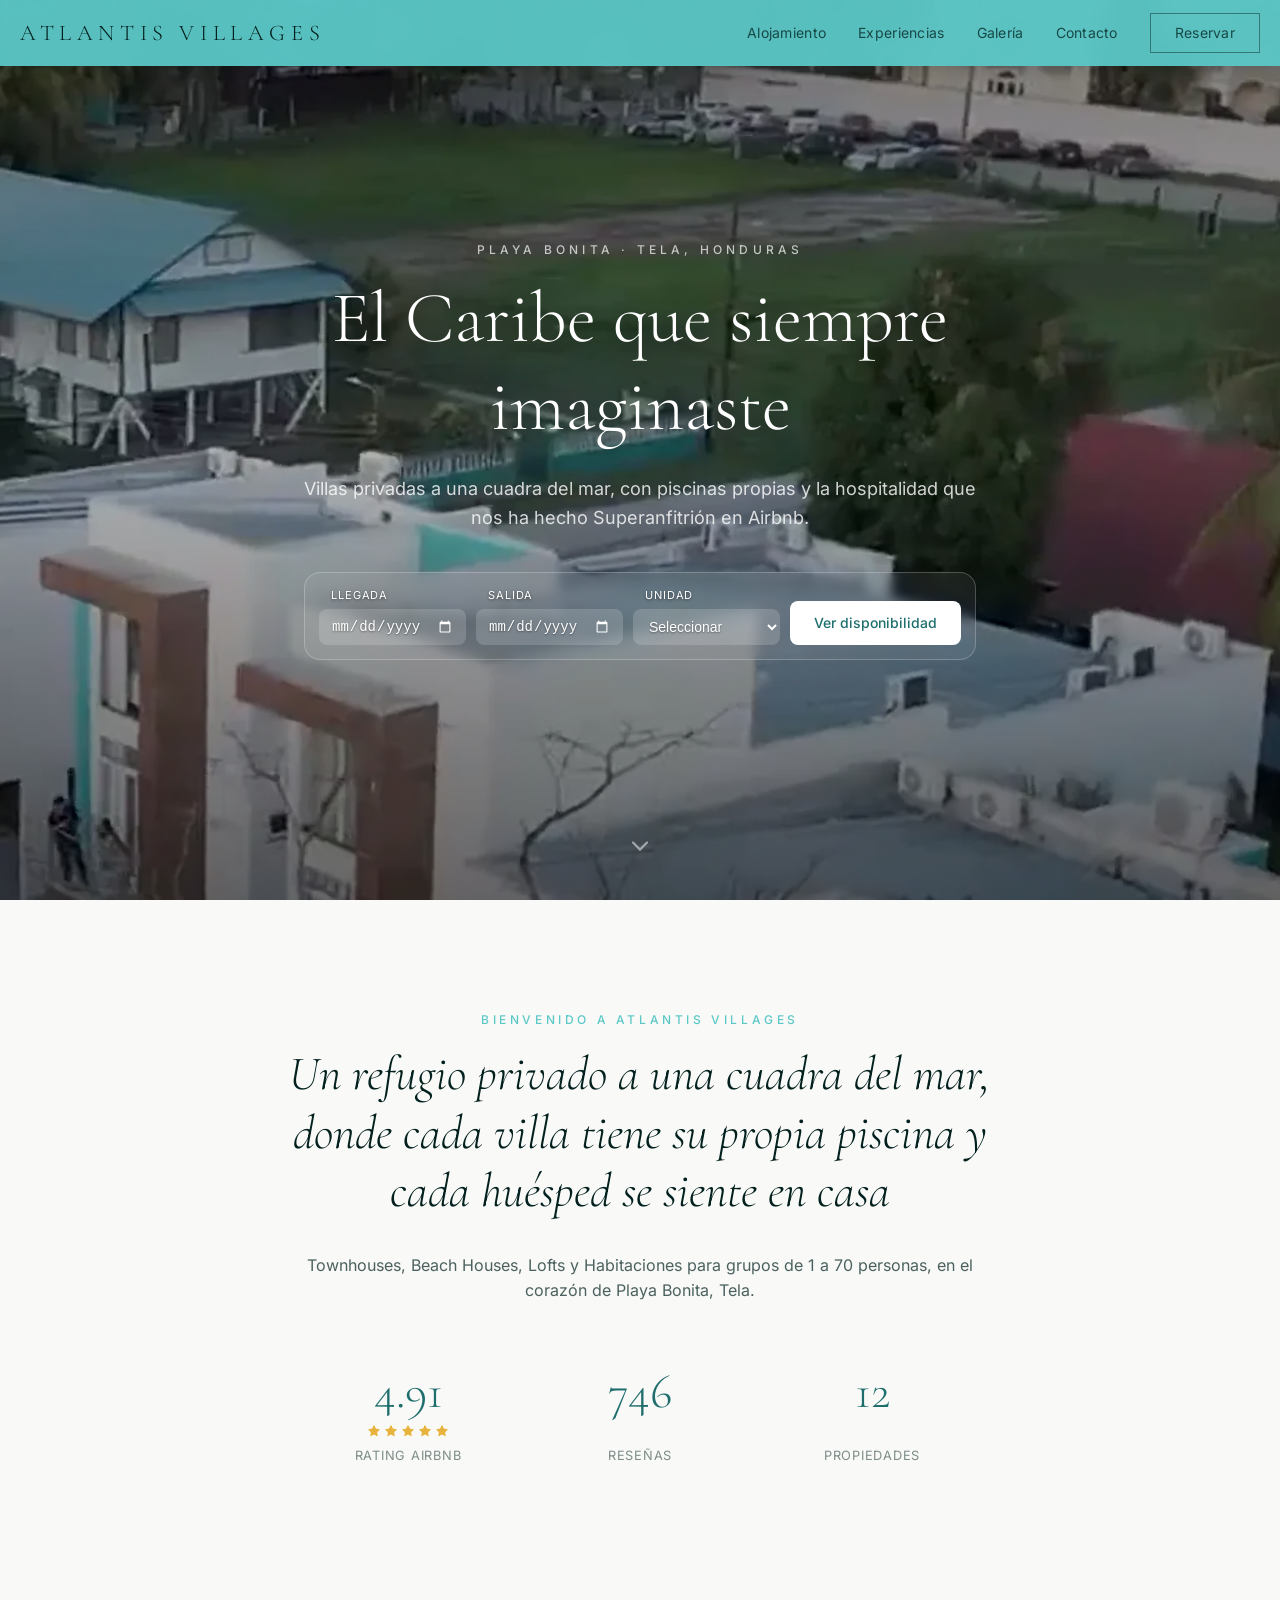
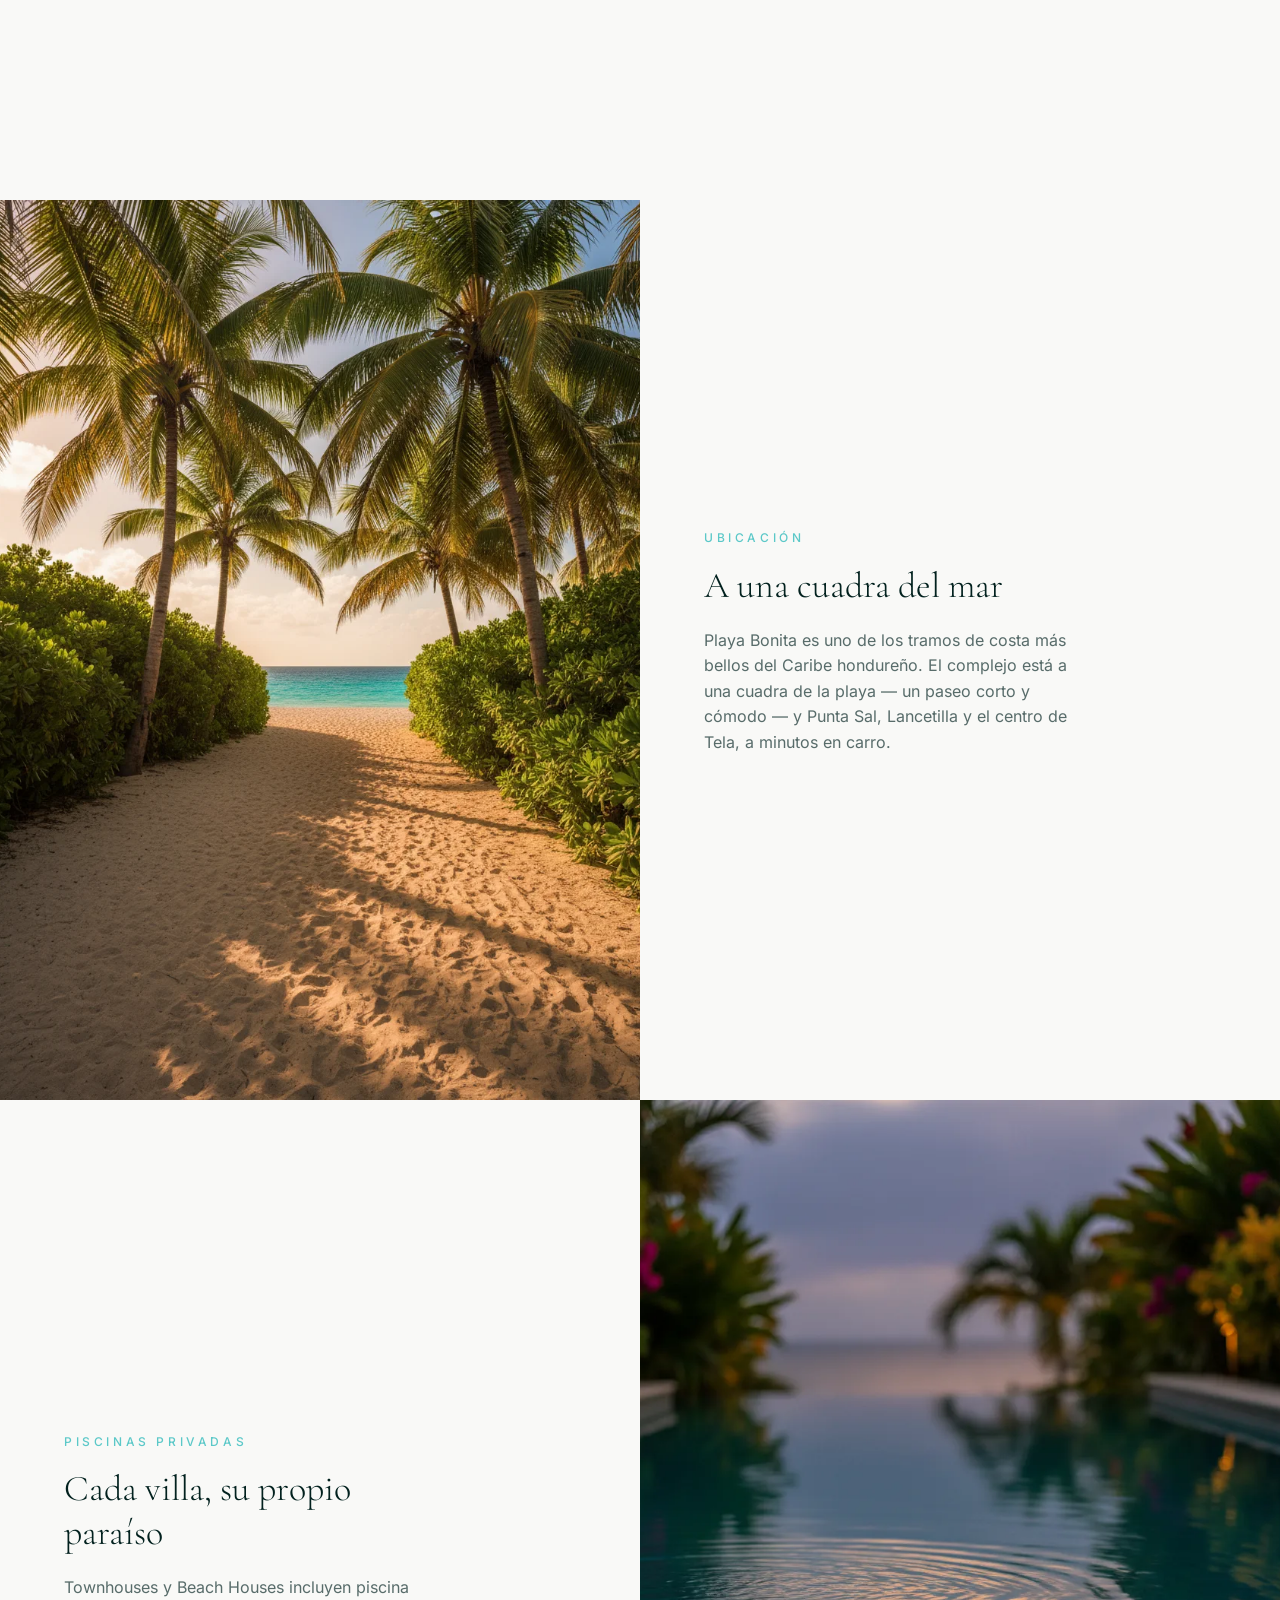
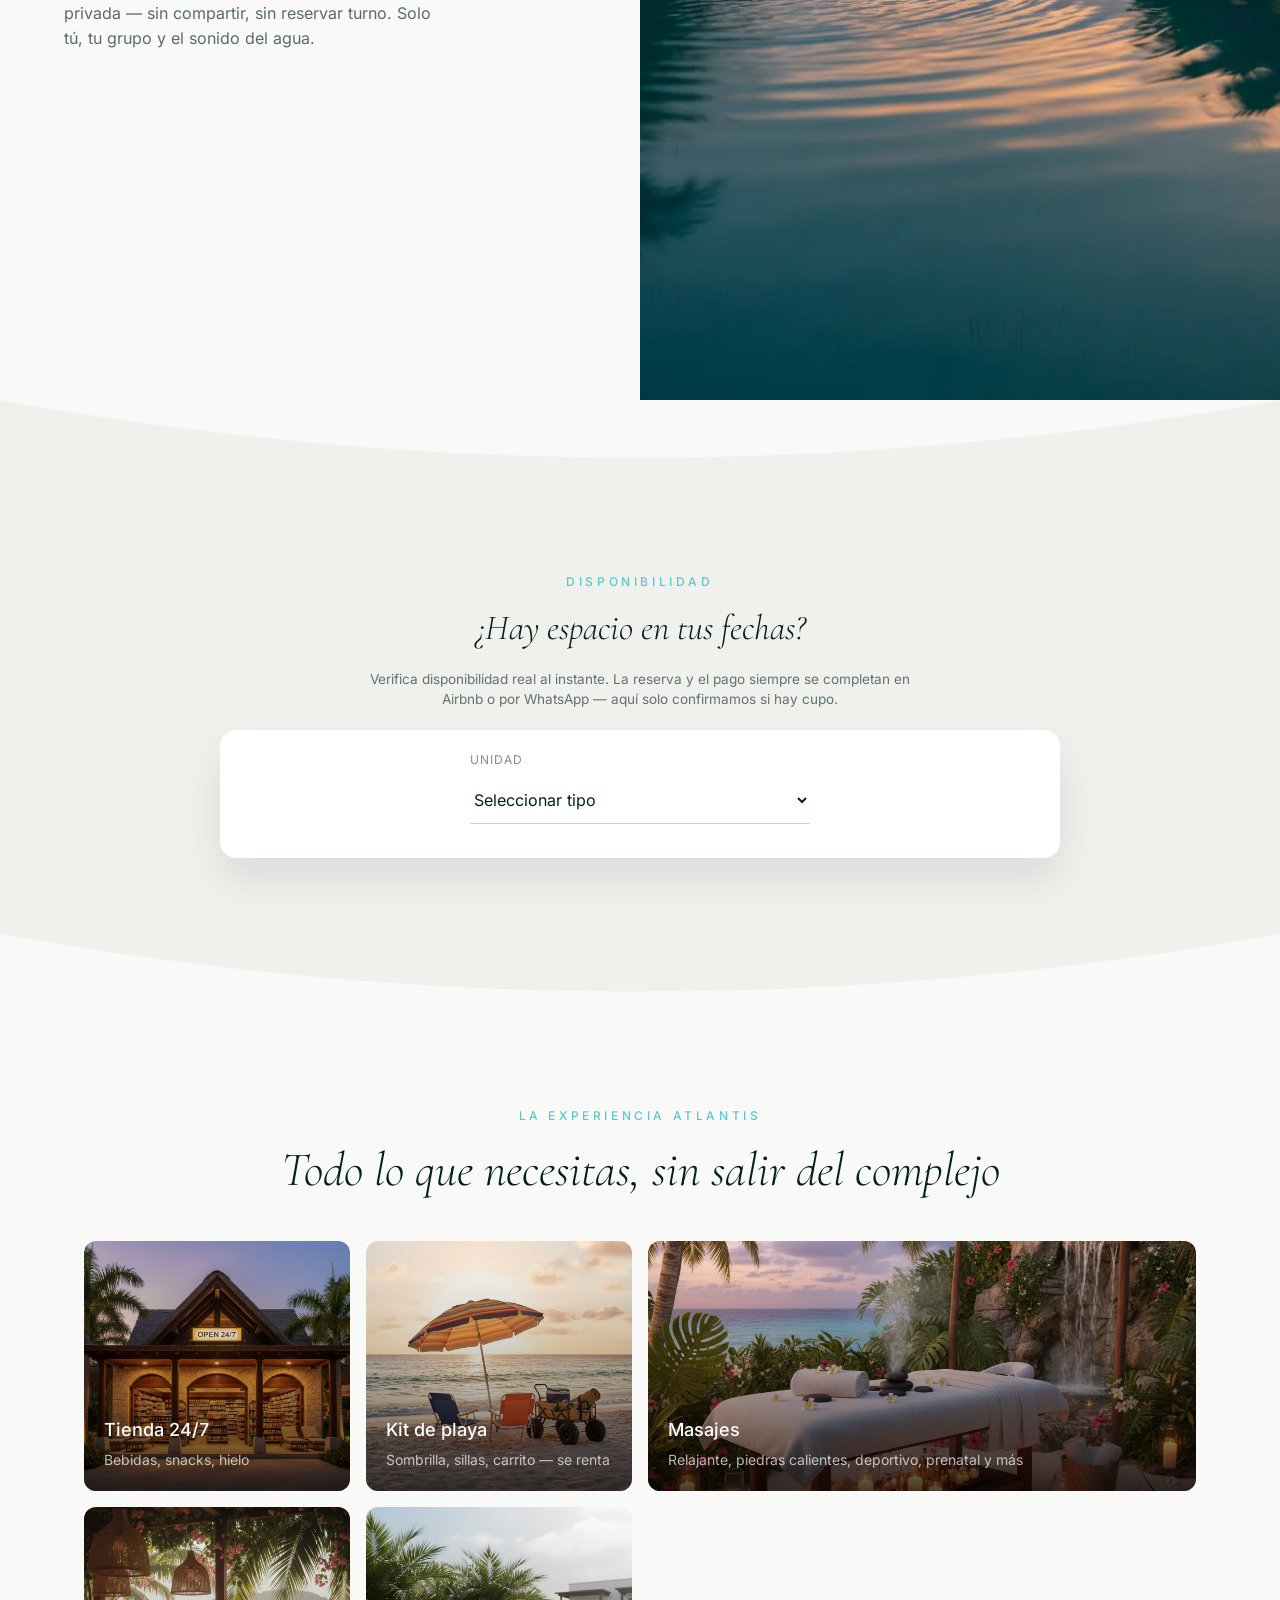
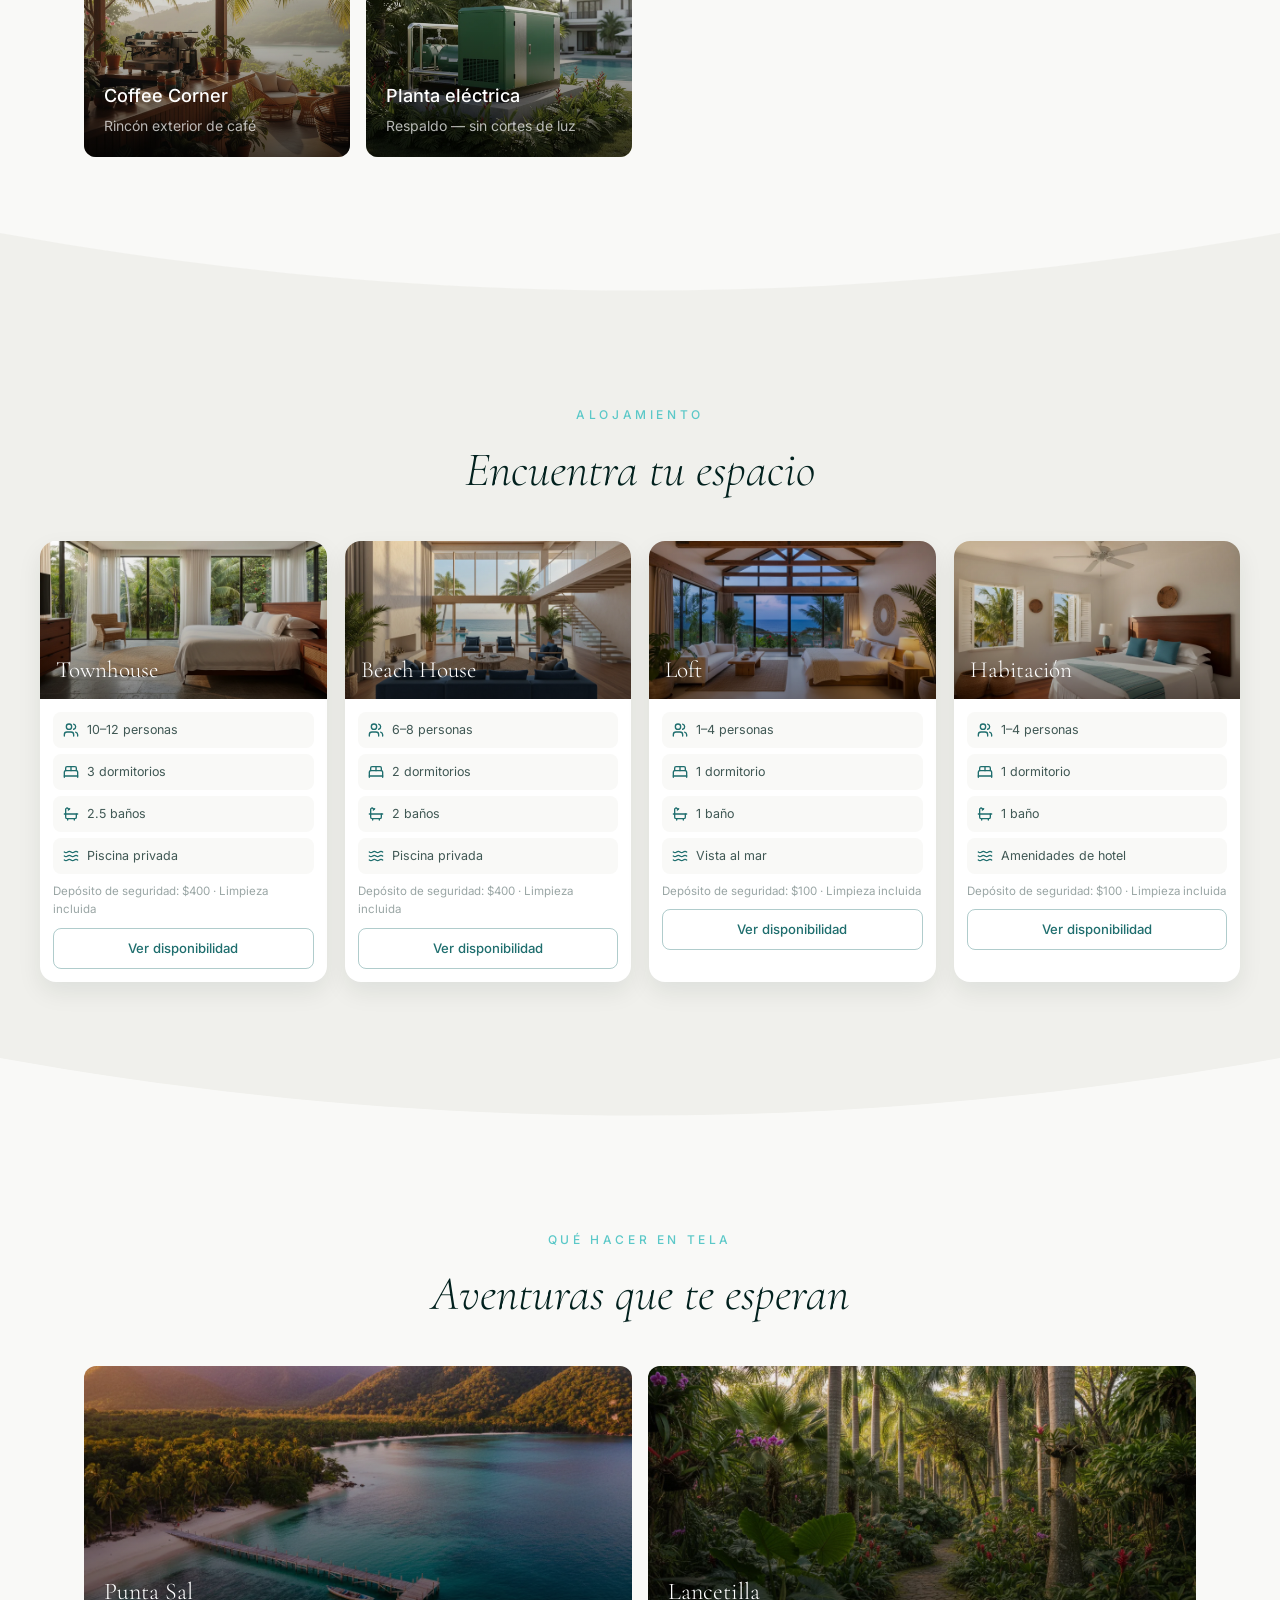
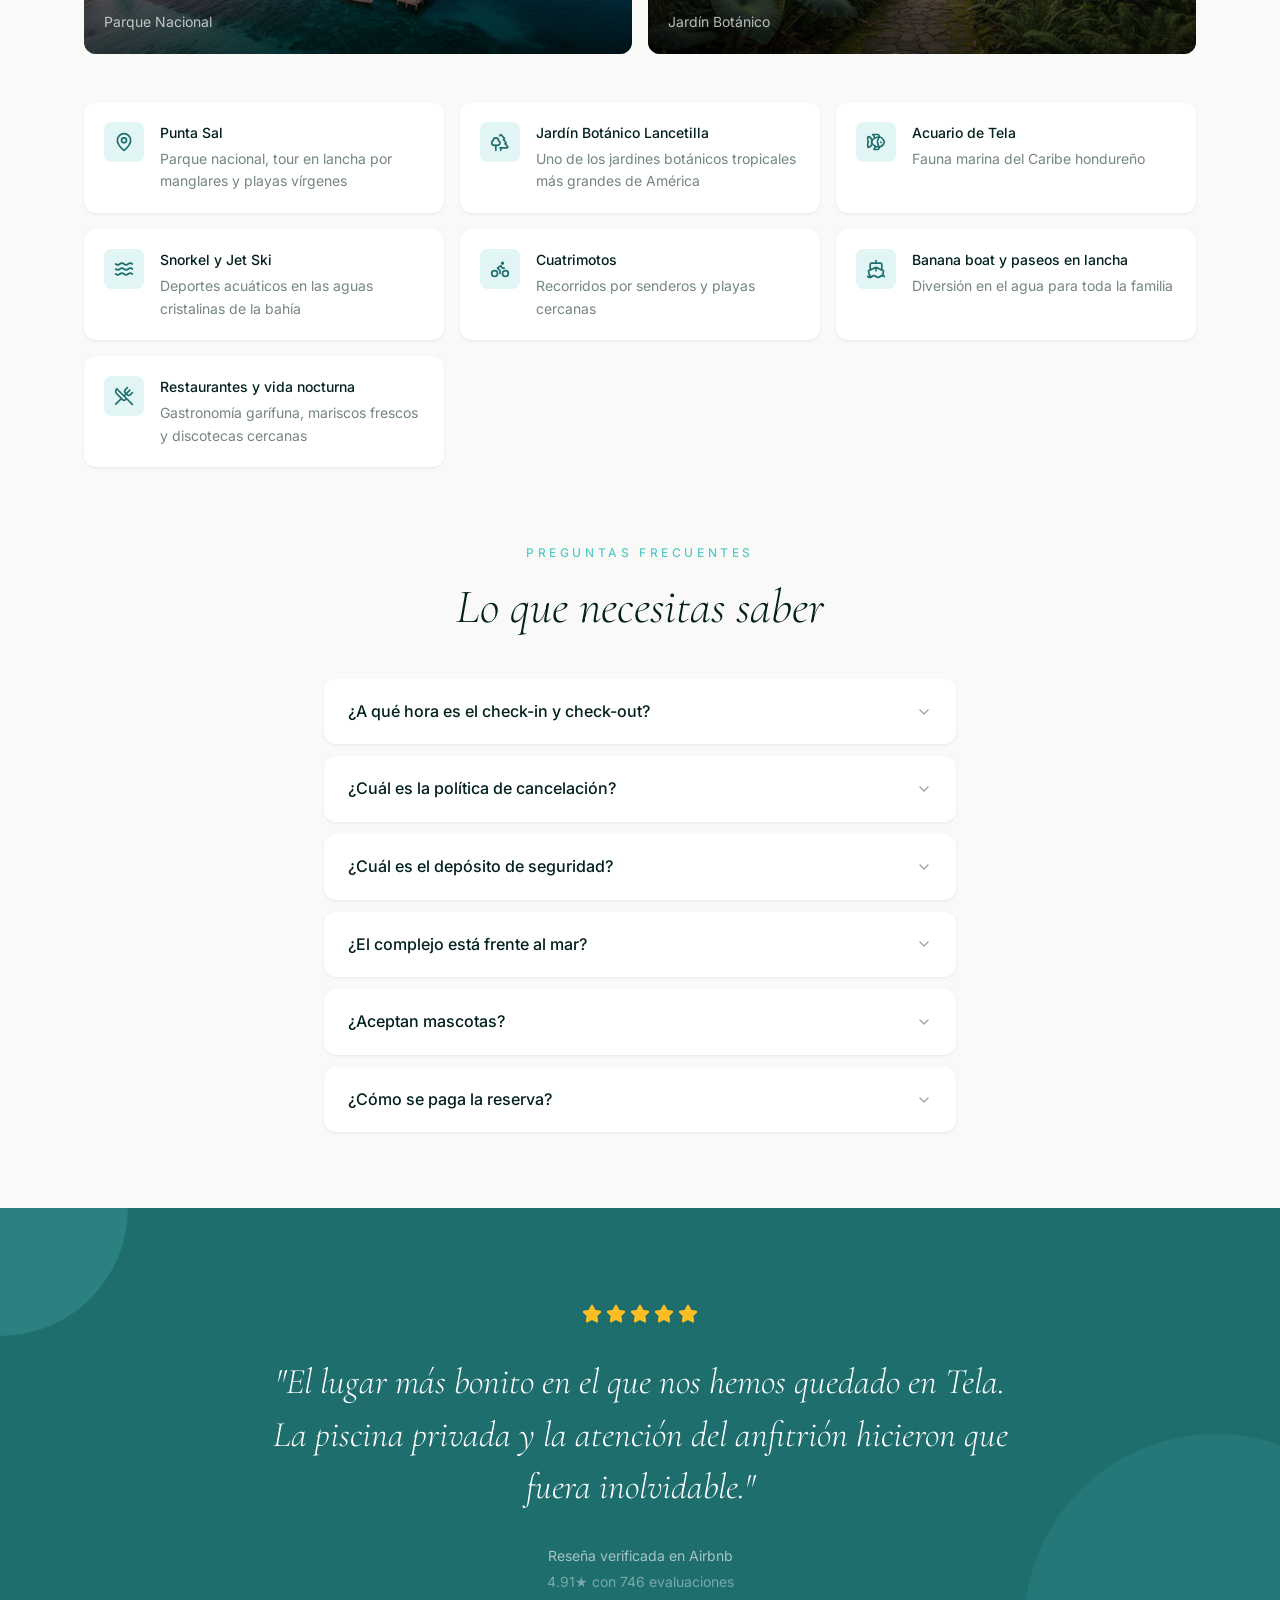
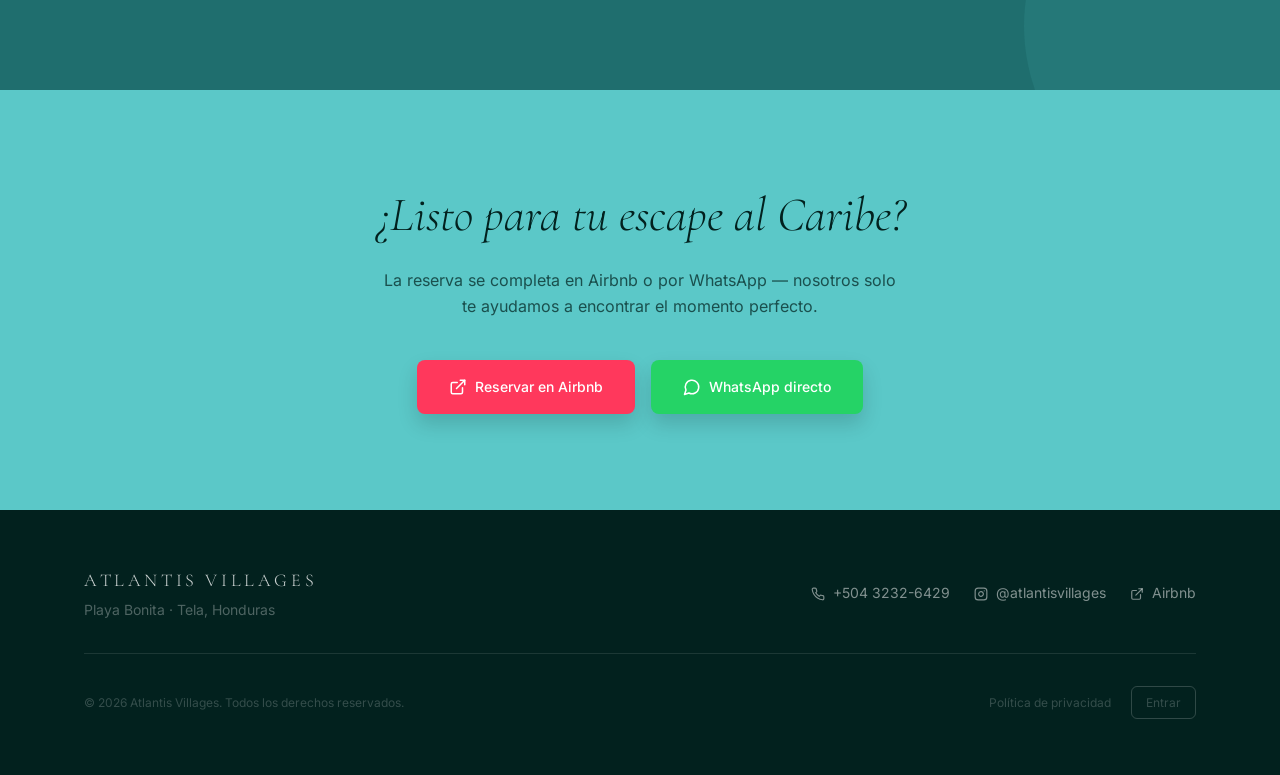
==== commit f3a49718: "Boton Entrar en el pie, para llegar al panel de fotos Hasta ahora al panel se llegaba escribiendo /a" ====
--- a/index.html
+++ b/index.html
@@ -281,6 +281,17 @@
 .foot-links a:hover{color:#fff}
 .foot-bot{border-top:1px solid rgba(255,255,255,.1);margin-top:32px;padding-top:32px;display:flex;justify-content:space-between;align-items:center;gap:16px;flex-wrap:wrap}
 .foot-bot *{color:rgba(255,255,255,.2);font-size:.75rem;text-decoration:none;margin:0}
+.foot-fin{display:flex;align-items:center;gap:20px}
+/* "Entrar" con borde: sin él se pierde al lado del otro enlace y hay que
+   adivinar dónde tocar. Sigue siendo discreto — es del mismo gris que el resto
+   del pie — pero se ve que es un botón. */
+.foot-bot .entrar{border:1px solid rgba(255,255,255,.18);border-radius:6px;
+  padding:6px 14px;transition:color .3s,border-color .3s}
+.foot-bot .entrar:hover{color:rgba(255,255,255,.75);border-color:rgba(255,255,255,.45)}
+@media (max-width:520px){
+  /* En el teléfono el pie ya viene apilado; los dos enlaces se separan solos. */
+  .foot-fin{width:100%;justify-content:space-between}
+}
 
 /* ---------- animaciones al scroll ----------
    Todo va detrás de .js: si el JavaScript no carga, el contenido se ve
@@ -830,7 +841,13 @@
     </div>
     <div class="foot-bot">
       <p>© 2026 Atlantis Villages. Todos los derechos reservados.</p>
-      <a href="privacidad.html">Política de privacidad</a>
+      <div class="foot-fin">
+        <a href="privacidad.html">Política de privacidad</a>
+        <!-- Entrada al panel de fotos. Va discreta a propósito: no le sirve de
+             nada a un huésped, y admin.html ya lleva noindex para que no salga
+             en buscadores. La protección real es la contraseña, no esconderlo. -->
+        <a href="admin.html" class="entrar" rel="nofollow">Entrar</a>
+      </div>
     </div>
   </div>
 </footer>
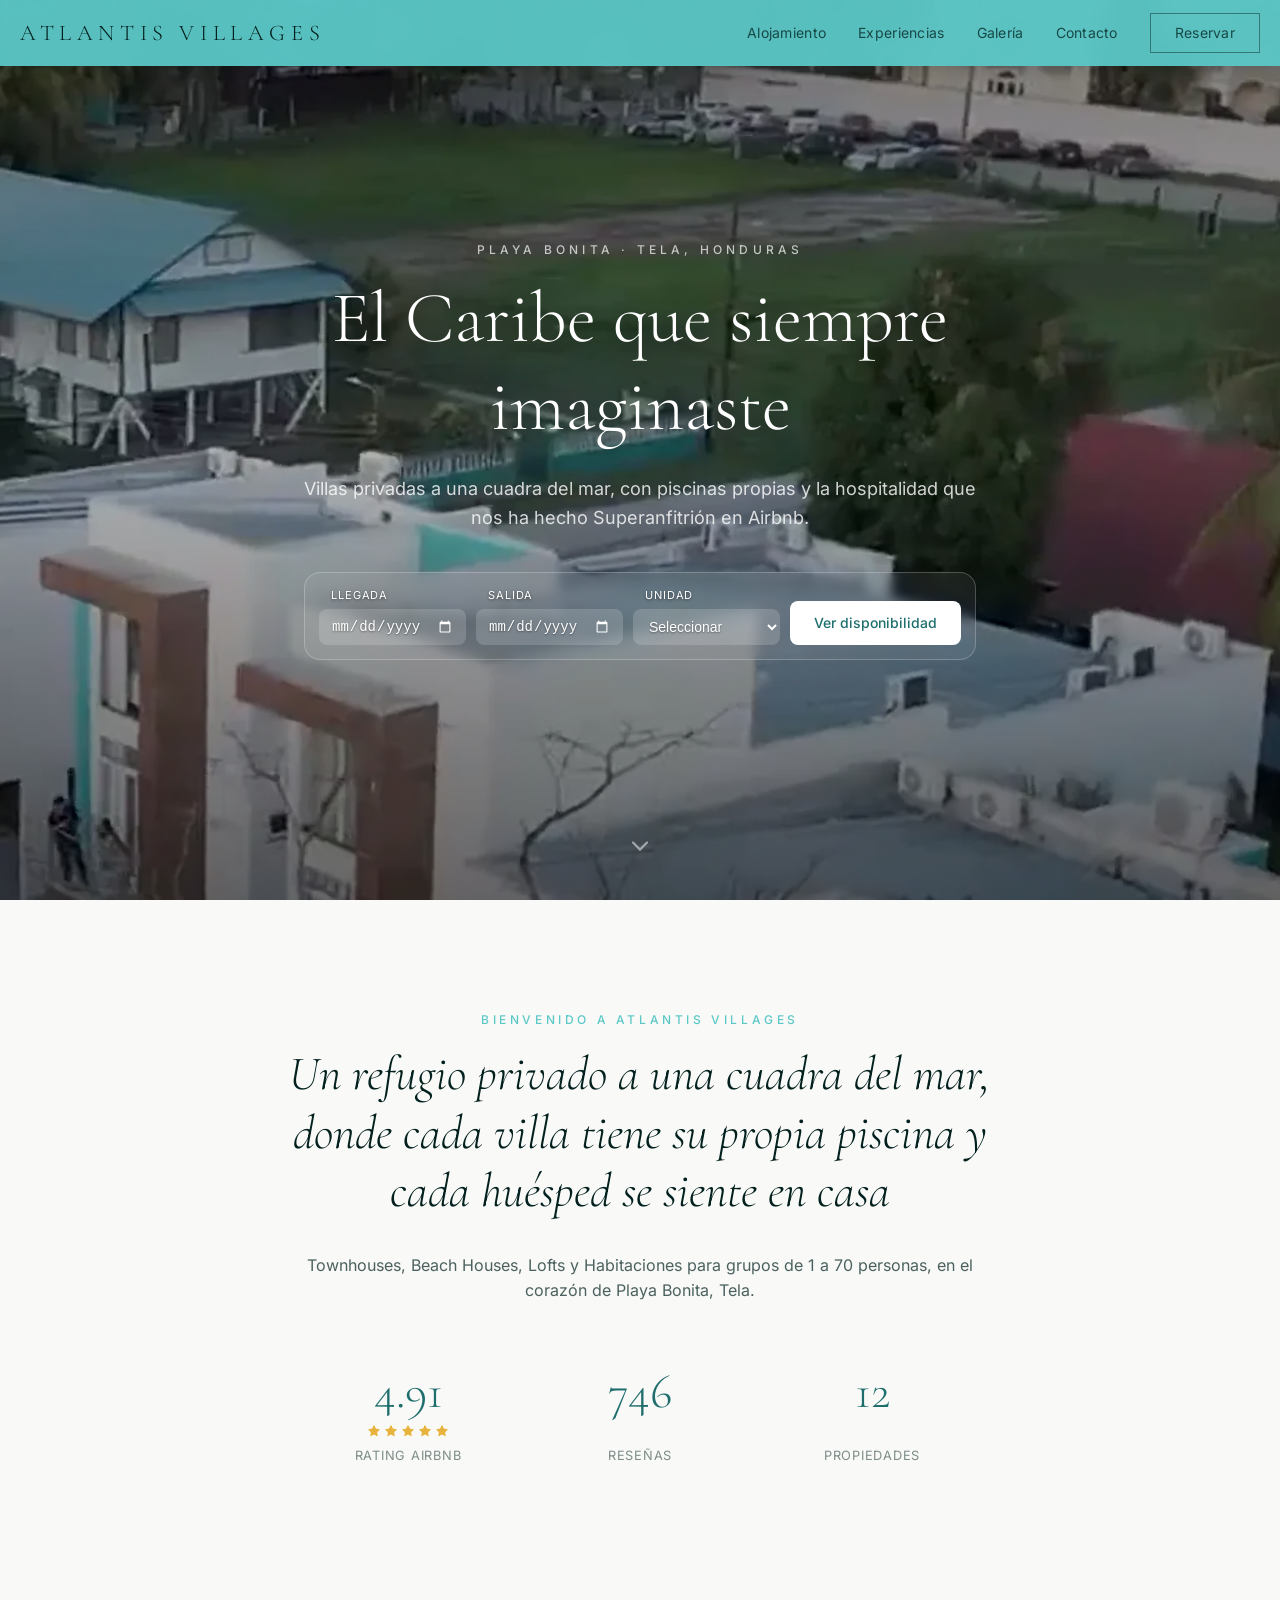
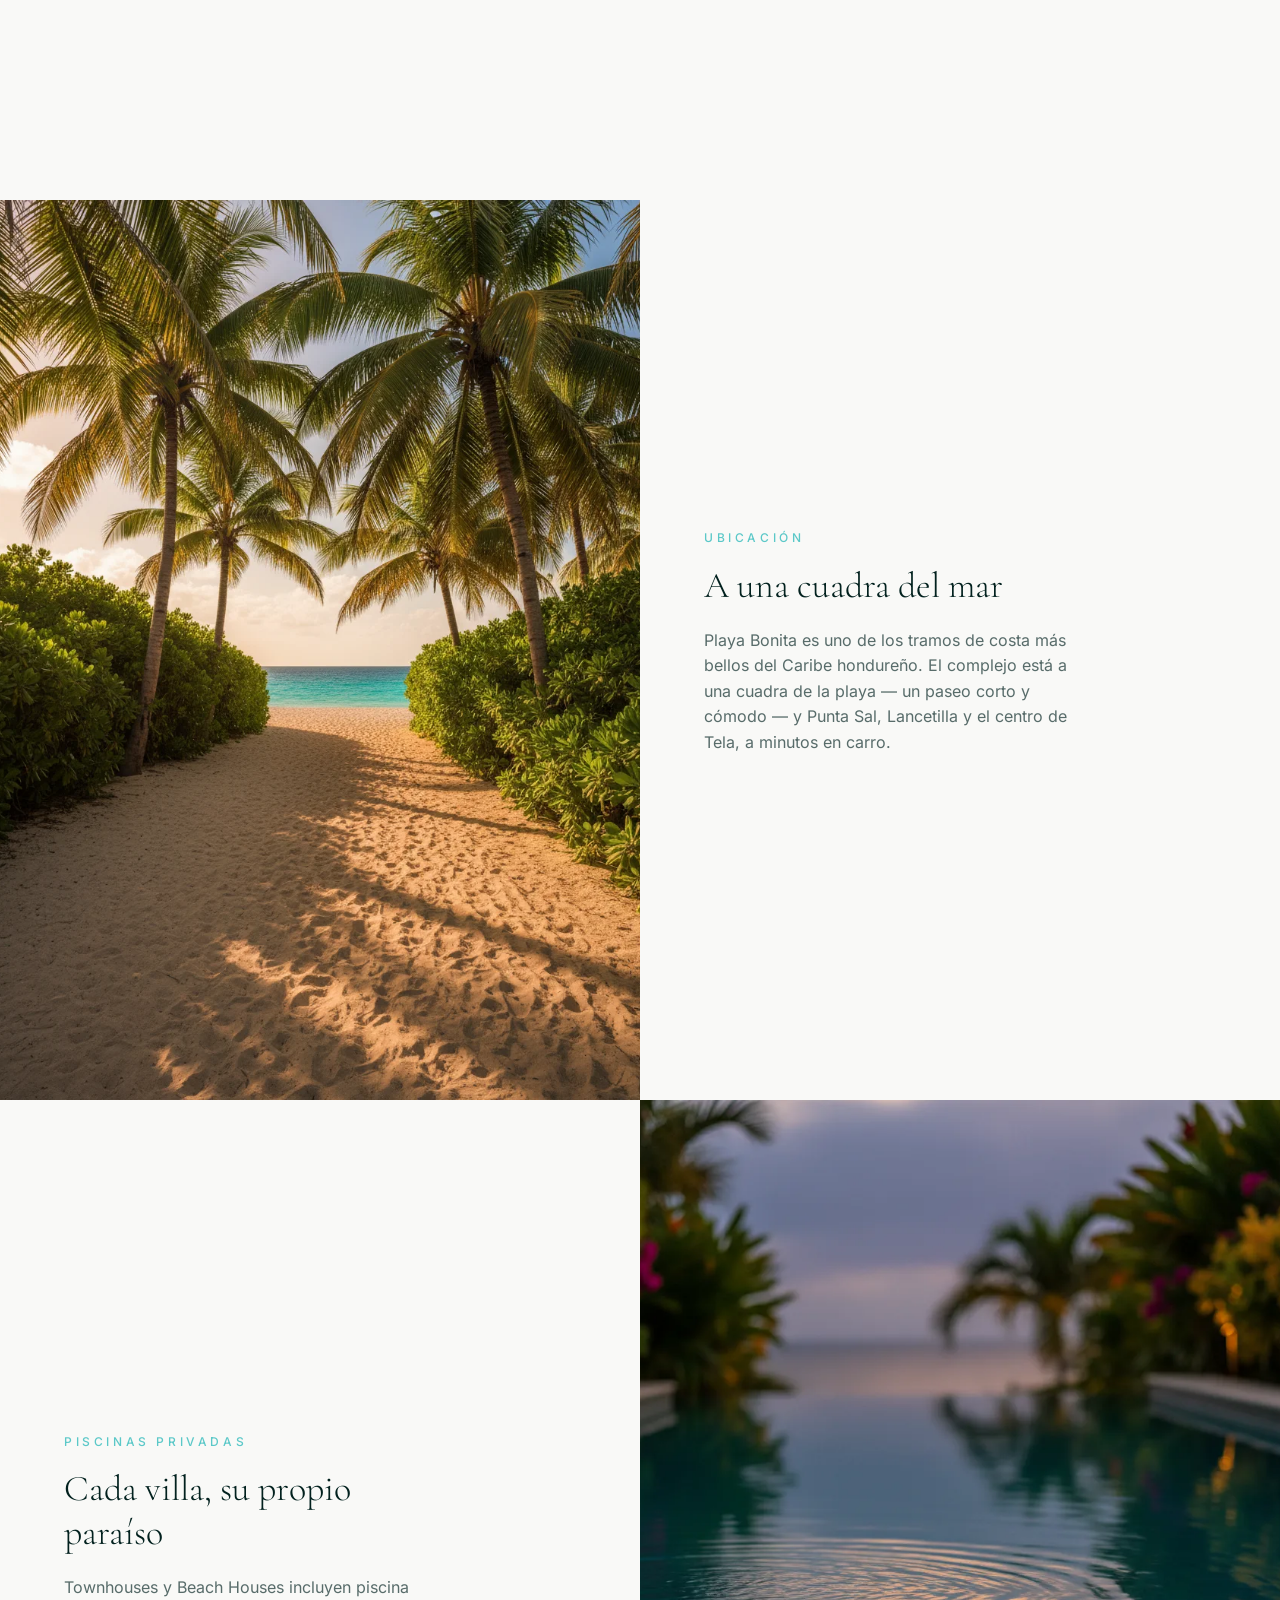
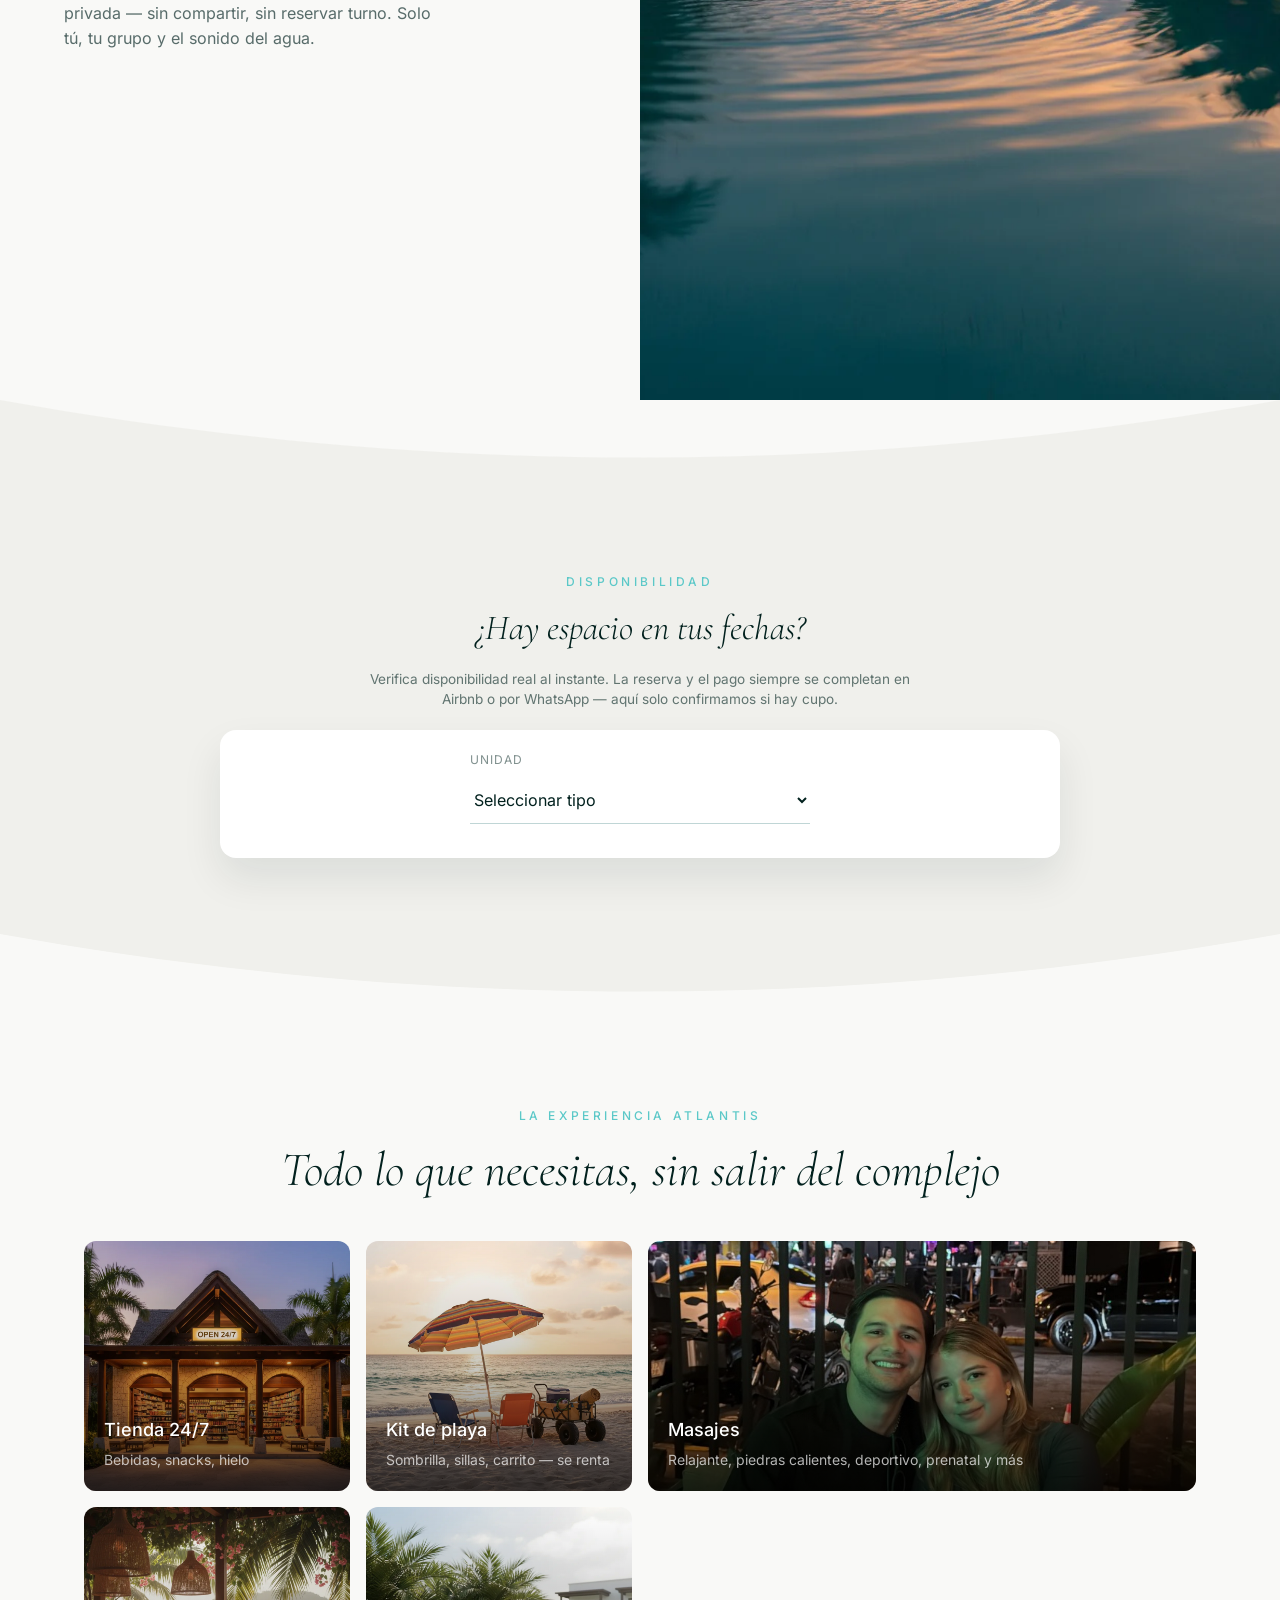
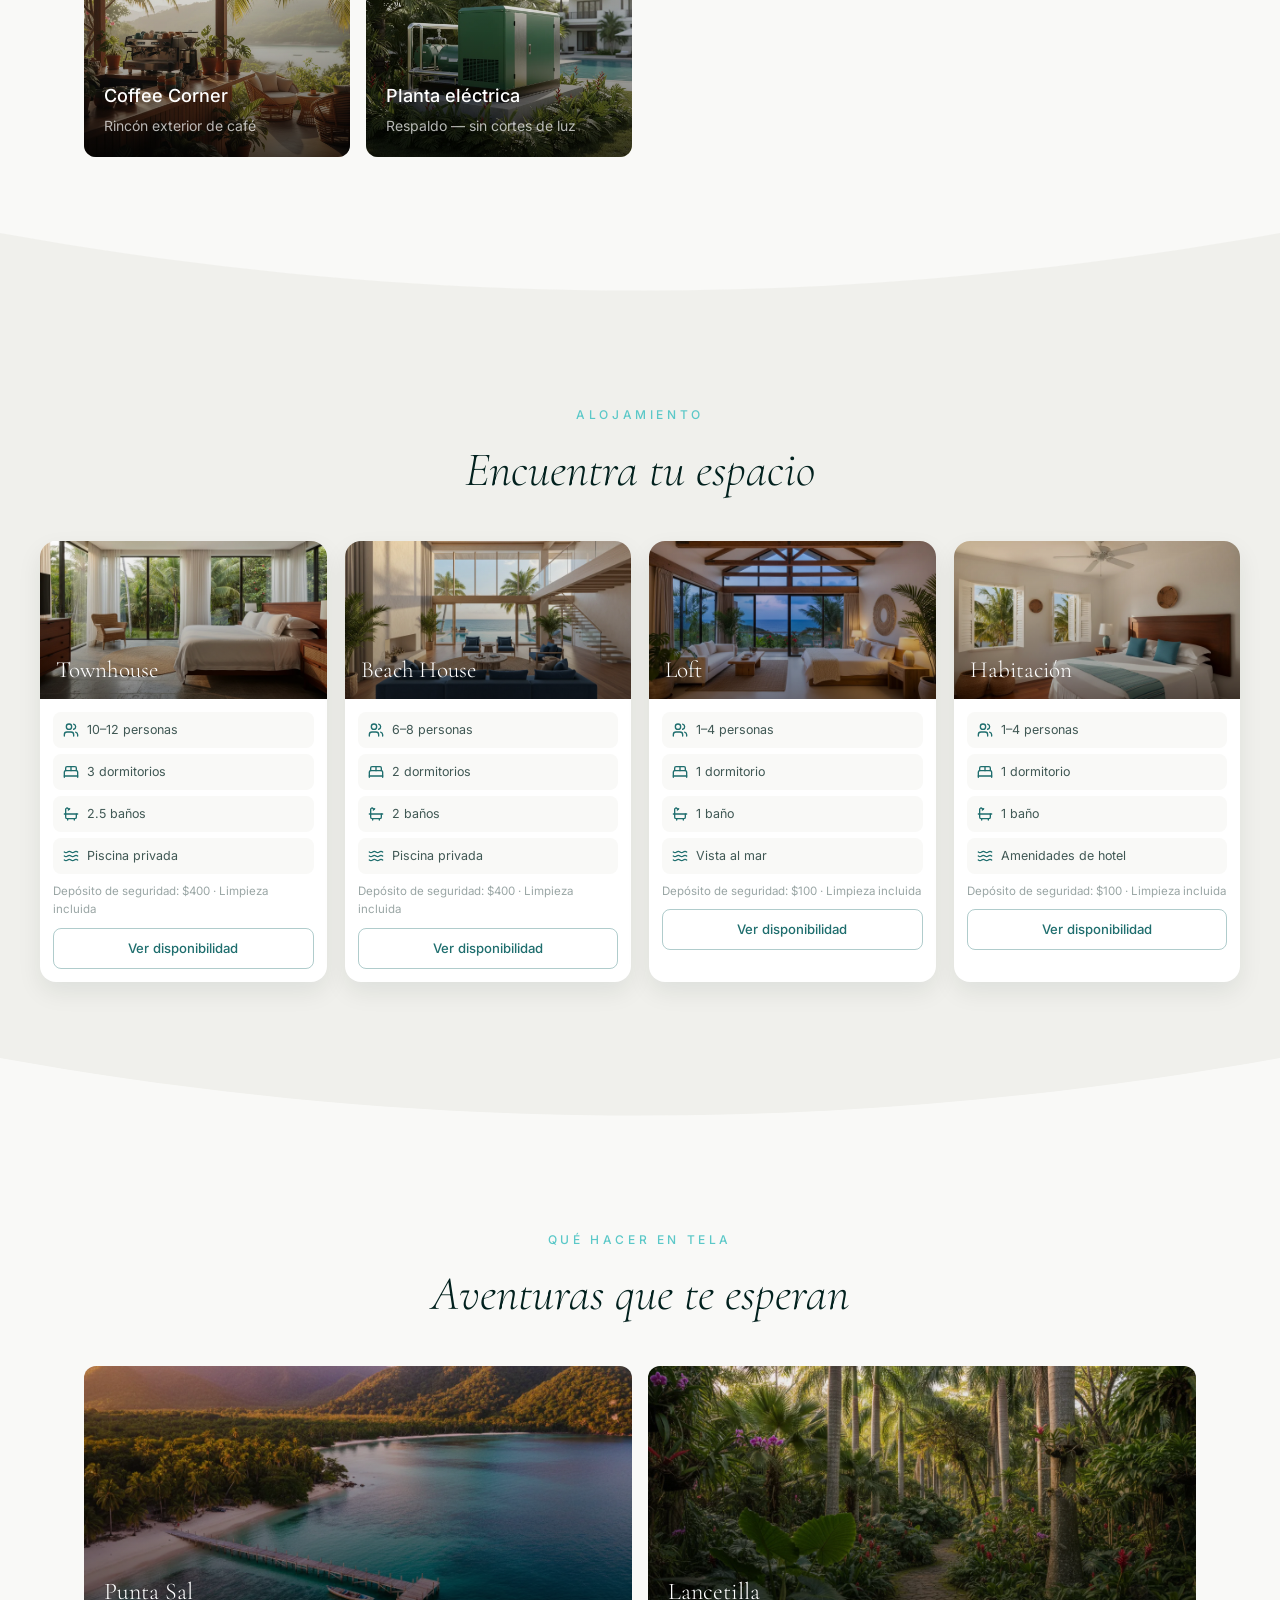
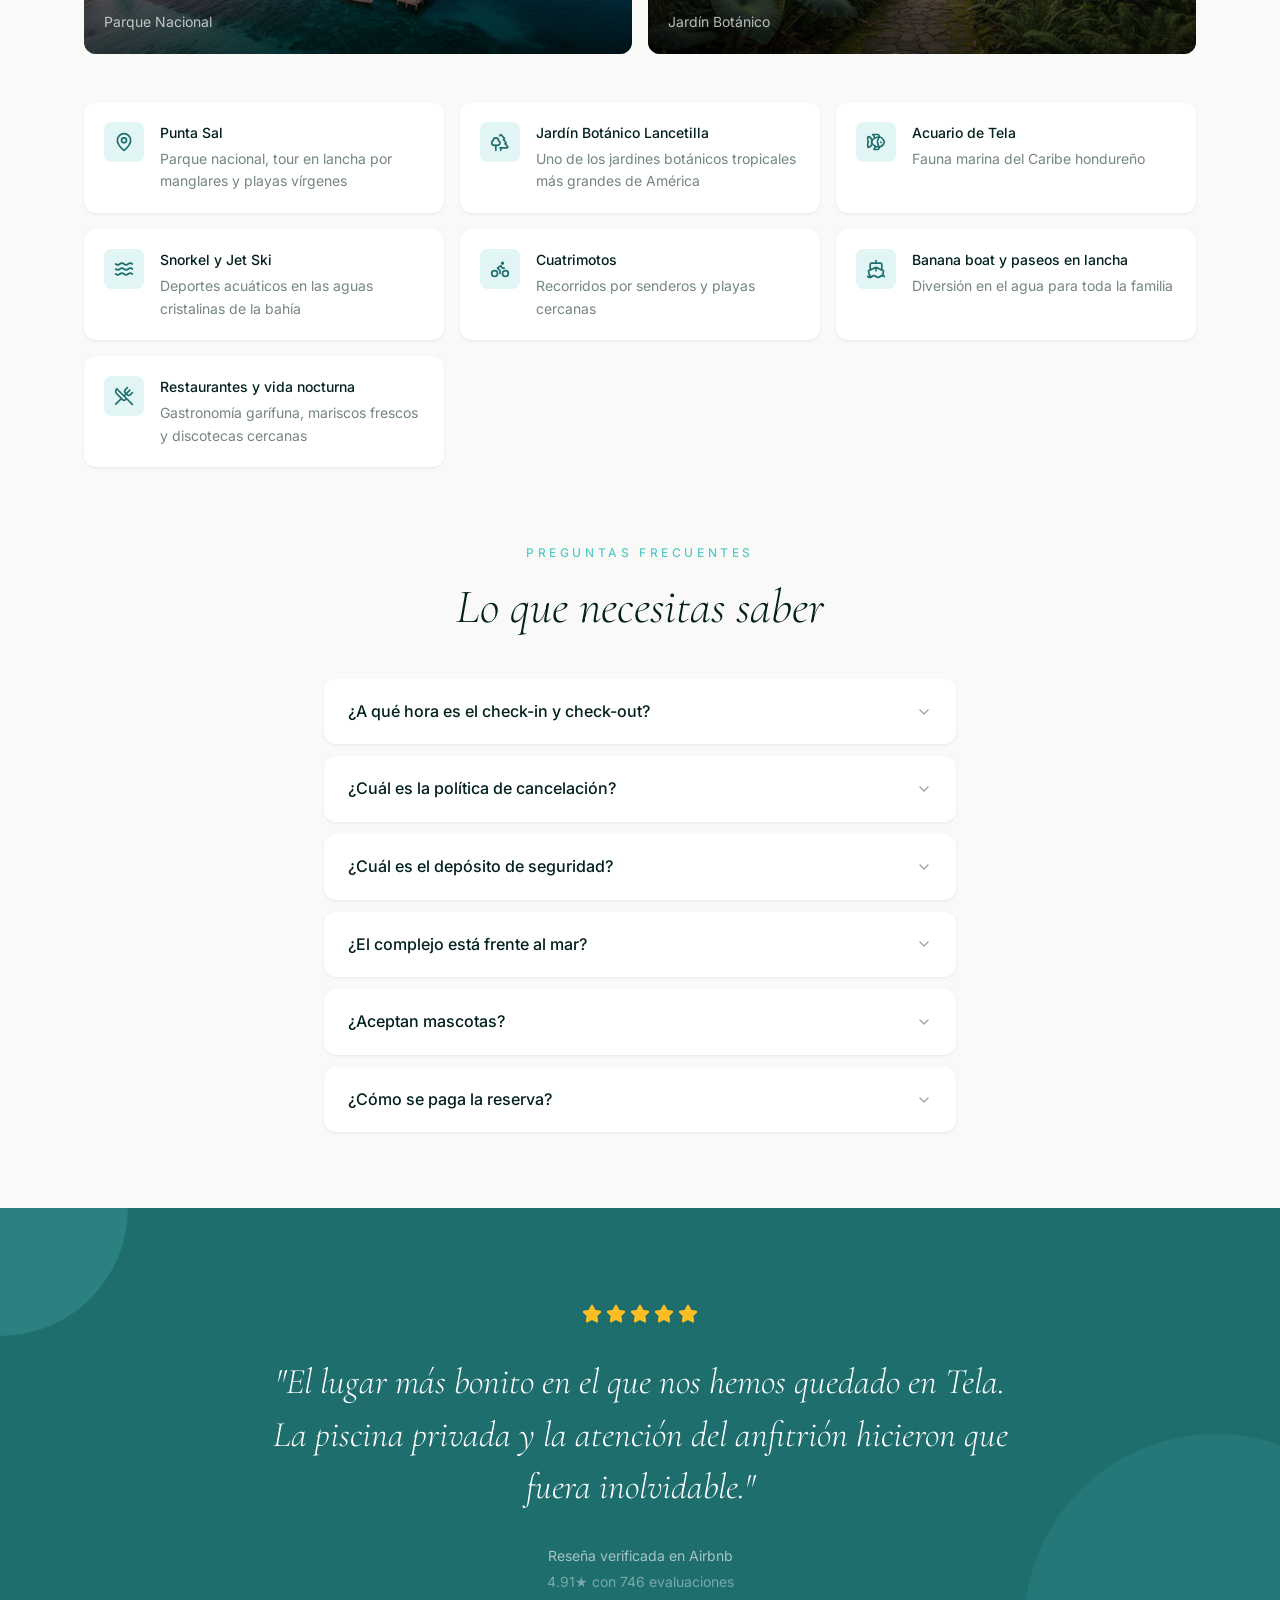
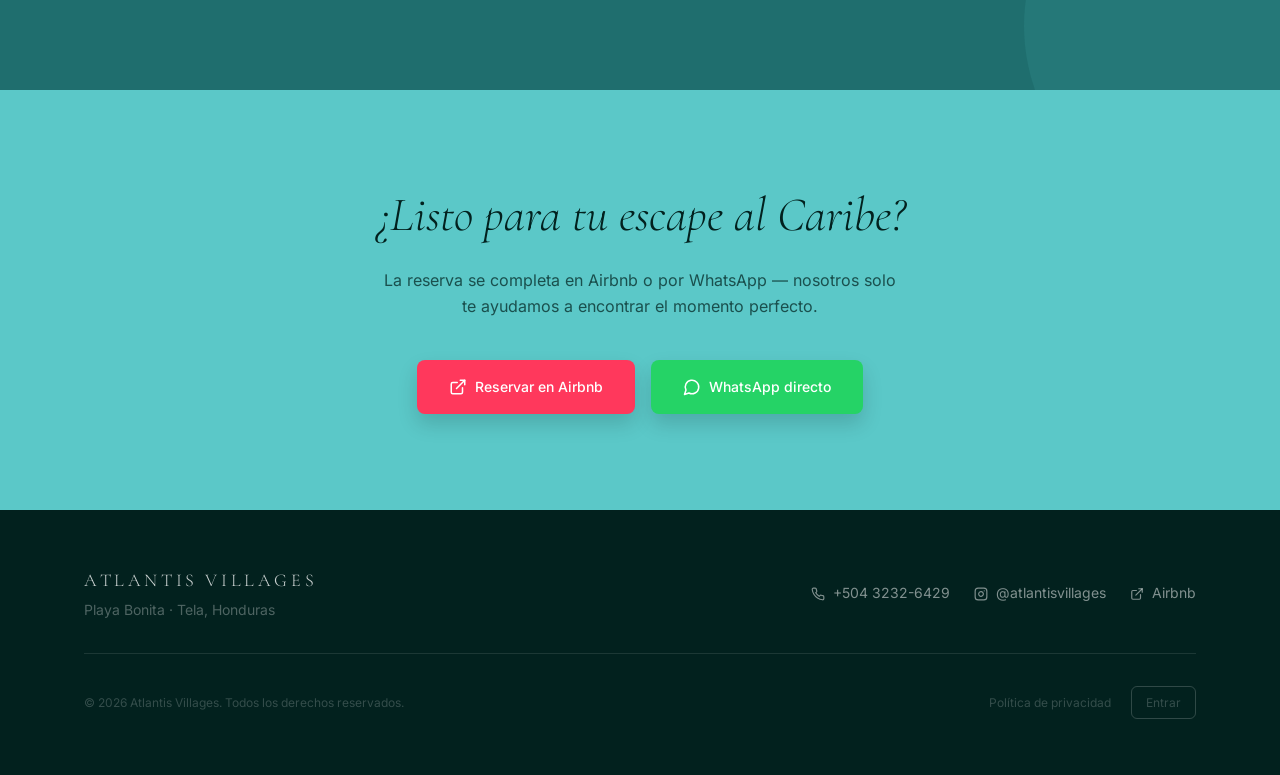
==== commit f62014dc: "medios.js con sello de minuto, para que el cambio de foto se vea ya GitHub Pages responde con Cache-" ====
--- a/index.html
+++ b/index.html
@@ -3,6 +3,32 @@
 <head>
 <meta charset="utf-8">
 <meta name="viewport" content="width=device-width, initial-scale=1">
+
+<!-- Seguridad. En Stefany esto va en vercel.json como headers de verdad, pero
+     GitHub Pages no deja poner headers propios: _headers lo leen Cloudflare y
+     Netlify, no Pages. Como <meta> funciona igual para CSP y referrer.
+
+     Lo que NO se puede desde <meta> y por lo tanto acá no existe:
+     X-Frame-Options / frame-ancestors (el navegador los ignora en meta), o sea
+     que no hay defensa contra que alguien meta el sitio en un iframe. Para eso
+     habria que mudarse a Cloudflare Pages, donde _headers ya esta escrito.
+
+     'unsafe-inline' es obligatorio: todo el CSS y el JS viven dentro del HTML.
+     Aun asi el CSP sirve — bloquea cargar scripts de dominios ajenos, que es
+     por donde entra el codigo inyectado. -->
+<meta http-equiv="Content-Security-Policy" content="
+  default-src 'self';
+  script-src 'self' 'unsafe-inline';
+  style-src 'self' 'unsafe-inline';
+  img-src 'self' data:;
+  media-src 'self';
+  font-src 'self';
+  connect-src 'self' https://fgikqdhopzyhmsyhxsui.supabase.co;
+  object-src 'none';
+  base-uri 'self';
+  form-action 'self'">
+<meta name="referrer" content="strict-origin-when-cross-origin">
+
 <title>Atlantis Villages Portal</title>
 <meta name="description" content="Villas privadas a una cuadra del mar en Playa Bonita, Tela, Honduras. Townhouses, Beach Houses, Lofts y Habitaciones para grupos de 1 a 70 personas.">
 <link rel="icon" href="fotos/logo.png">
@@ -562,7 +588,23 @@
      en un script pegado al elemento, mucho antes del final del body, y
      necesita saber si esos archivos fueron reemplazados desde el panel.
      Pesa unos cientos de bytes. -->
-<script src="medios.js"></script>
+<script>
+/* medios.js se pide con un sello de minuto pegado al nombre.
+   GitHub Pages responde con Cache-Control: max-age=600, o sea que el navegador
+   se queda con la copia vieja 10 minutos. Sin esto, alguien cambia una foto
+   desde el panel, la publicacion funciona, y en su propio telefono sigue
+   viendo la de antes -- y da por hecho que se rompio.
+
+   El _headers del repo resolveria esto, pero GitHub Pages lo ignora: solo lo
+   leen Cloudflare Pages y Netlify.
+
+   Va con document.write y no con un <script src> fijo porque el sello tiene
+   que calcularse al abrir la pagina, y tampoco con fetch porque esto tiene que
+   estar resuelto ANTES de que el hero elija su video, mucho mas arriba que el
+   final del body. document.write es sincrono y para esto es lo correcto.
+   El archivo es del mismo dominio, asi que Chrome no lo interviene. */
+document.write('<script src="medios.js?t=' + Math.floor(Date.now() / 60000) + '"><\/script>');
+</script>
 <script>
 /* ---------- fotos y videos cambiados desde admin.html ----------
    El id del espacio es el nombre del archivo por defecto sin extensión —
@@ -1052,6 +1094,87 @@
   return `https://www.airbnb.com/rooms/${id}${q ? "?" + q : ""}`;
 }
 
+/* =====================================================================
+   ÚLTIMA VERIFICACIÓN ANTES DE MANDAR A AIRBNB
+
+   El calendario se regenera cada 35 minutos. En esa ventana una unidad puede
+   ocuparse, y sin esto la persona llega a Airbnb y se encuentra con que no hay
+   lugar — la peor impresión posible, justo al momento de pagar.
+
+   Se consulta UNA sola unidad, la asignada, una sola vez. No las 12: eso nos
+   haría bloquear por Airbnb, y ahí se muere el calendario entero.
+
+   ANTE LA DUDA, DEJAR PASAR. Si el servidor no responde, si tarda, o si el
+   endpoint todavía no existe, se abre Airbnb igual. Un falso "ocupado" cuesta
+   una reserva real; un falso "libre" es exactamente lo que pasa hoy.
+   ===================================================================== */
+const VERIFICAR = "https://fgikqdhopzyhmsyhxsui.supabase.co/functions/v1/verificar-fechas";
+const VERIFICAR_KEY = "sb_publishable_Kz8lZKSg1ygjB_Ef6YkjWA_wOxYEAaY";
+const ESPERA_MAX = 3000;
+
+async function alReservar(ev) {
+  const a = ev.currentTarget;
+  ev.preventDefault();
+
+  /* La ventana se abre AHORA, dentro del clic. Si se abriera después de
+     esperar la respuesta, el navegador la trataría como emergente y la
+     bloquearía. Se abre vacía y se le pone el destino al terminar. */
+  const ventana = window.open("", "_blank");
+
+  const irAAirbnb = () => {
+    if (ventana && !ventana.closed) ventana.location = a.href;
+    else window.location.href = a.href;   // si igual la bloquearon, misma pestaña
+  };
+
+  const textoOriginal = a.textContent;
+  a.textContent = "Verificando…";
+  a.style.pointerEvents = "none";
+
+  try {
+    const corte = new AbortController();
+    setTimeout(() => corte.abort(), ESPERA_MAX);
+
+    const consulta = (async () => {
+      const r = await fetch(VERIFICAR, {
+        method: "POST",
+        headers: { "Content-Type": "application/json", apikey: VERIFICAR_KEY },
+        body: JSON.stringify({
+          unidad: a.dataset.unidad, llegada: a.dataset.in, salida: a.dataset.out
+        }),
+        signal: corte.signal
+      });
+      return r.json();
+    })();
+
+    /* Carrera contra un reloj propio, además del AbortController. El abort
+       depende de que el navegador cancele el pedido; esto no depende de nadie.
+       Si algo se cuelga, a los 3 segundos igual se abre Airbnb y la persona
+       nunca queda mirando un "Verificando…" eterno. */
+    const d = await Promise.race([
+      consulta,
+      new Promise(listo => setTimeout(() => listo(null), ESPERA_MAX))
+    ]);
+
+    /* Solo se frena con un "no" explícito. Cualquier otra cosa deja pasar. */
+    if (d && d.ok === true && d.libre === false) {
+      if (ventana && !ventana.closed) ventana.close();
+      document.getElementById("veredicto").innerHTML = `<div class="veredicto no">
+        Disculpa las molestias, estas fechas se encuentran ocupadas.
+        Si gustas puedes contactarnos para reservar.
+        <div class="veredicto-btns">
+          <a class="btn wa" href="${a.dataset.wa}" target="_blank" rel="noopener">Contactarnos por WhatsApp</a>
+        </div></div>`;
+      return;
+    }
+    irAAirbnb();
+  } catch {
+    irAAirbnb();   // sin conexión, se acabó el tiempo, o el endpoint no existe
+  } finally {
+    a.textContent = textoOriginal;
+    a.style.pointerEvents = "";
+  }
+}
+
 function whatsappURL(llegada, salida, unidad) {
   let msg = "Hola, quisiera consultar disponibilidad en Atlantis Villages";
   if (unidad) msg += ` para ${unidad}`;
@@ -1254,9 +1377,13 @@
       <b>Disponible</b> — ${calVilla.nombre}, ${noches} ${noches === 1 ? "noche" : "noches"}, del ${selIn} al ${selOut}.${quedan}
       ${total > 1 ? `<br>Te asignamos <b>${u.nombre}</b>.` : ""}
       <div class="veredicto-btns">
-        <a class="btn ab" href="${airbnbURL(u.id, selIn, selOut)}" target="_blank" rel="noopener">Reservar en Airbnb</a>
+        <a class="btn ab" id="btn-airbnb" href="${airbnbURL(u.id, selIn, selOut)}"
+           data-unidad="${u.id}" data-in="${selIn}" data-out="${selOut}" data-wa="${waReserva}"
+           target="_blank" rel="noopener">Reservar en Airbnb</a>
         <a class="btn wa" href="${waReserva}" target="_blank" rel="noopener">Reservar por WhatsApp</a>
       </div></div>`;
+    const bAirbnb = document.getElementById("btn-airbnb");
+    if (bAirbnb) bAirbnb.addEventListener("click", alReservar);
   } else {
     vd.innerHTML = `<div class="veredicto no">
       <b>No hay disponibilidad</b> — ${total > 1 ? `las ${total} unidades de ${calVilla.nombre} están` : `${calVilla.nombre} está`} tomada${total > 1 ? "s" : ""} del ${selIn} al ${selOut}. Probá otras fechas.<br>
